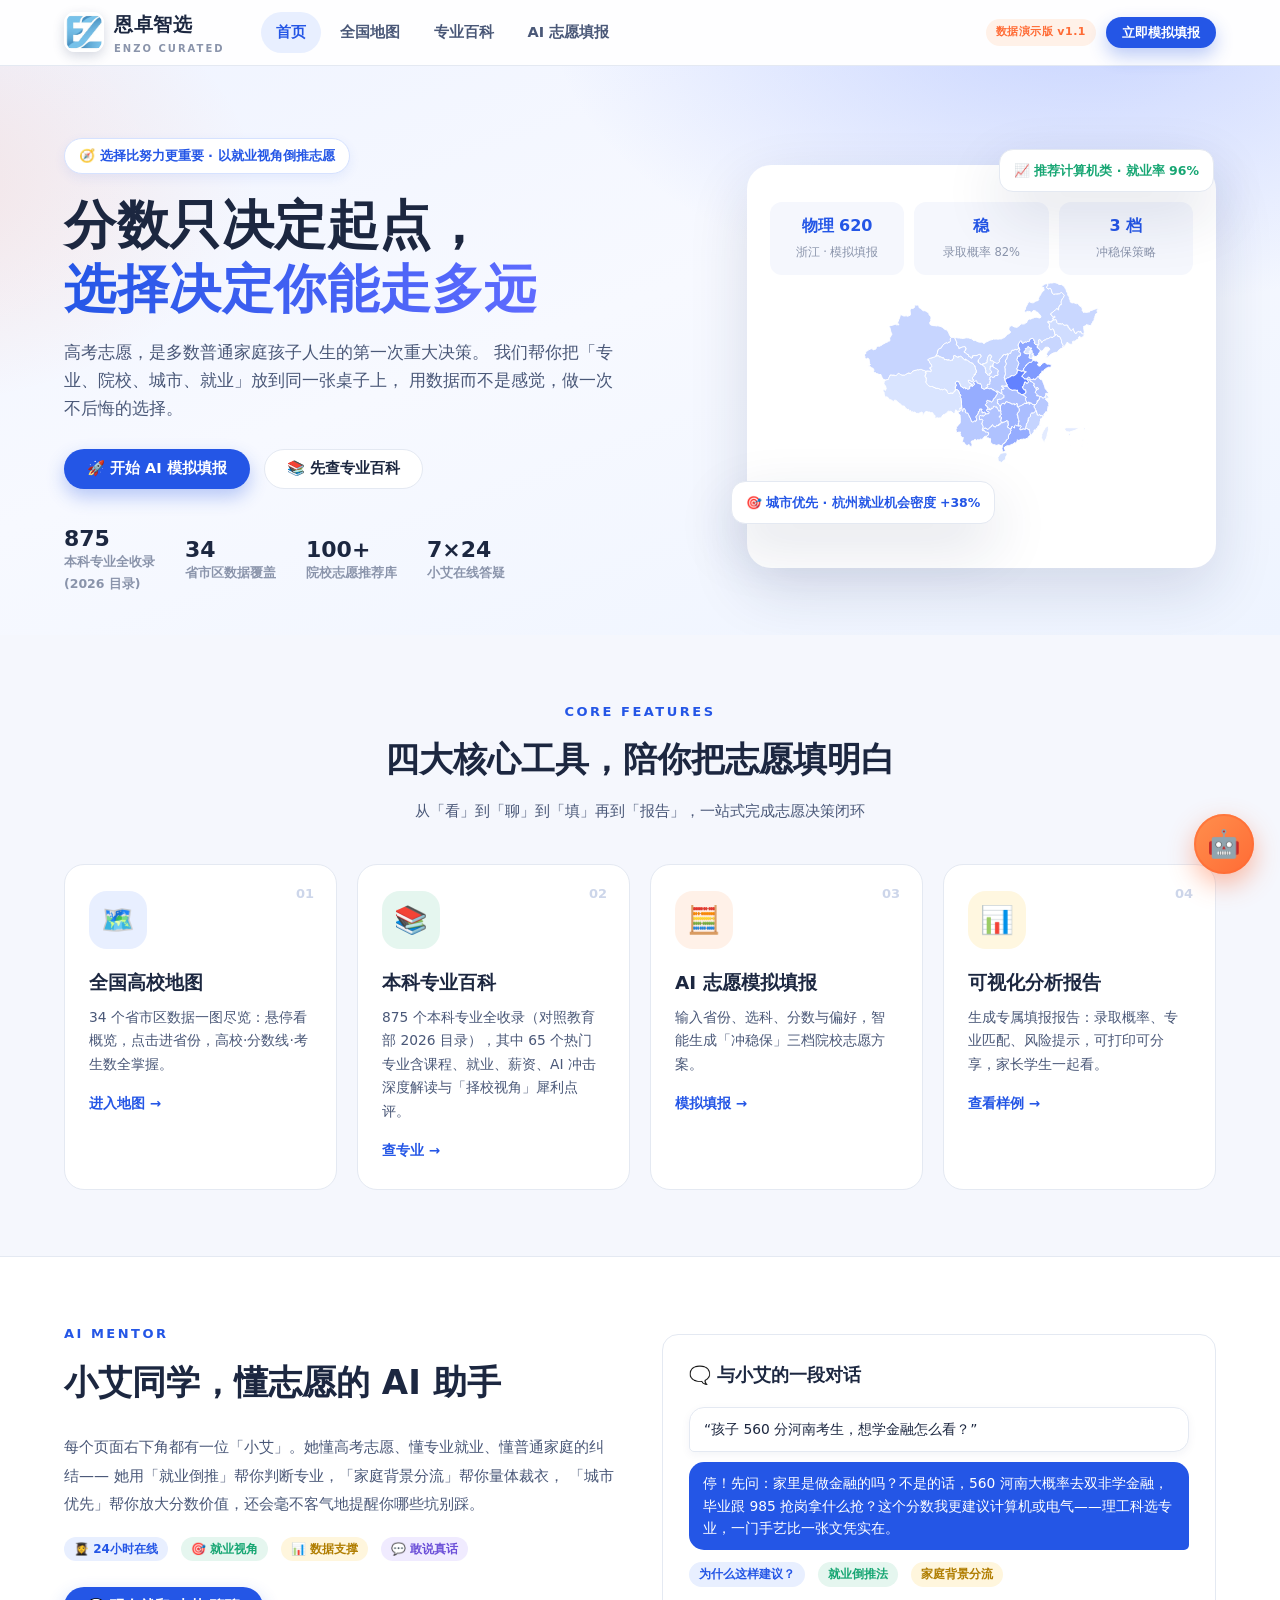
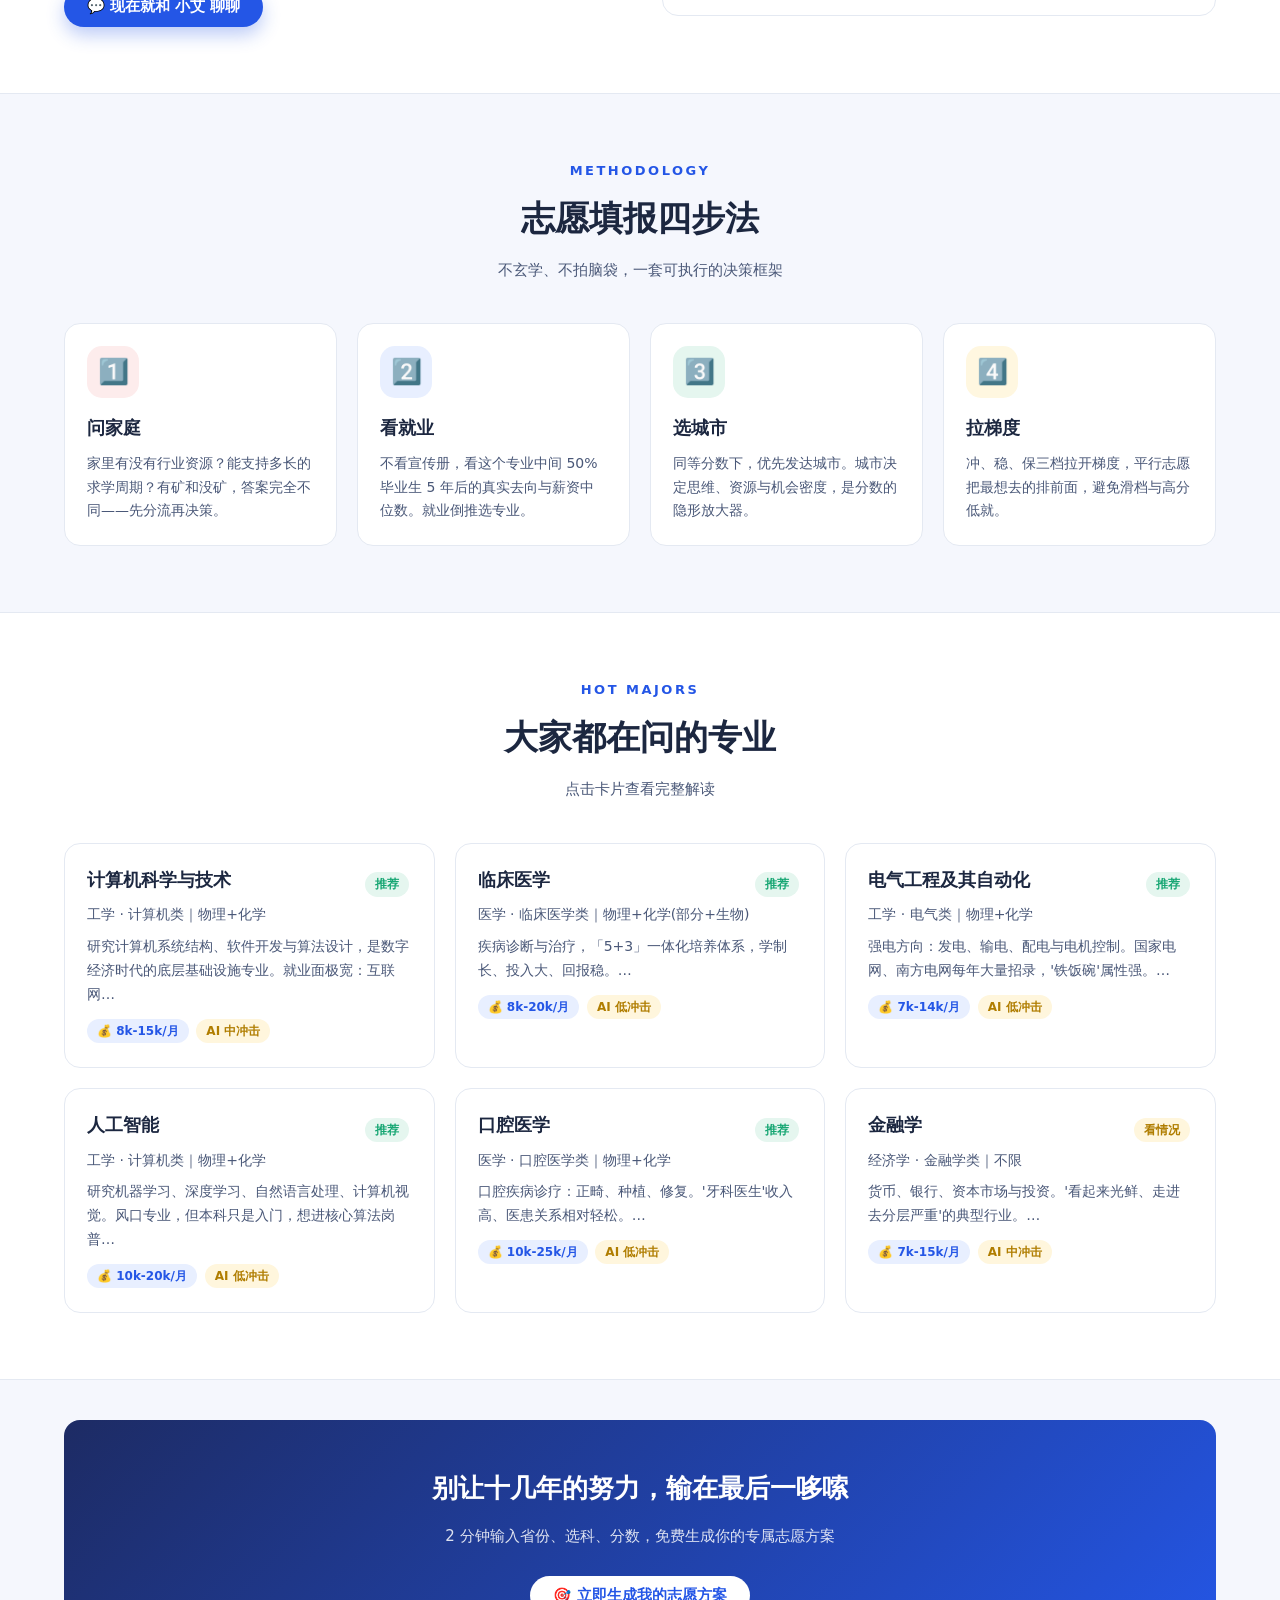
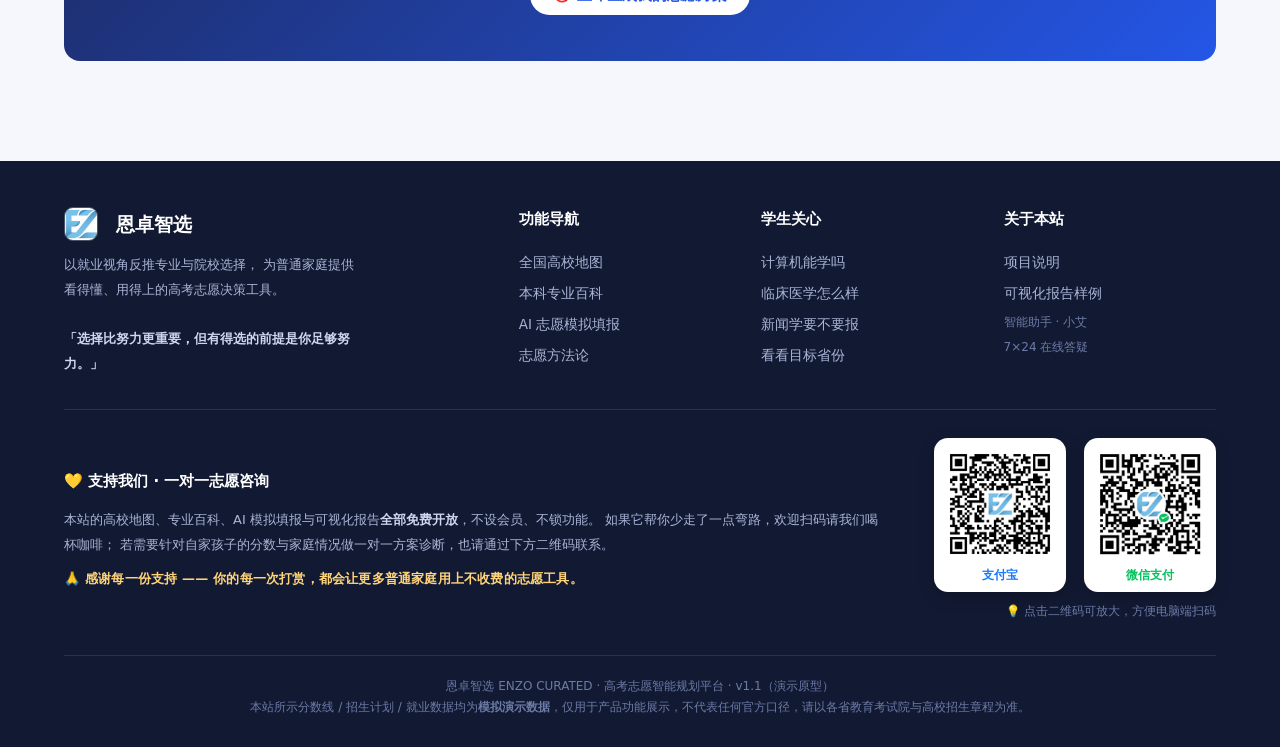
==== index.html @ 434a9f39 "feat: 恩卓智选·高考志愿规划平台首次发布 - 6个页面：首页 / 全国地图 / 专业百科 / AI模拟填报 / 省份详情 / 分析报告 - 页脚新增「支持我们·一对一志愿咨询」区块，含支付宝与微" ====
<!DOCTYPE html>
<html lang="zh-CN">
<head>
<meta charset="UTF-8">
<meta name="viewport" content="width=device-width, initial-scale=1.0">
<title>恩卓智选 · 高考志愿智能规划平台</title>
<meta name="description" content="基于就业视角的高考志愿规划平台：全国高校地图、本科专业百科、AI 志愿模拟填报、可视化分析报告。">
<link rel="icon" type="image/jpeg" href="assets/logo.jpg">
<link rel="stylesheet" href="assets/css/style.css">
</head>
<body>
<div id="siteHeader"></div>

<!-- ===== Hero ===== -->
<section class="hero">
  <div class="container">
    <div class="hero-grid">
      <div>
        <span class="hero-eyebrow">🧭 选择比努力更重要 · 以就业视角倒推志愿</span>
        <h1>分数只决定起点，<br><span class="hl">选择决定你能走多远</span></h1>
        <p class="hero-sub">
          高考志愿，是多数普通家庭孩子人生的第一次重大决策。
          我们帮你把「专业、院校、城市、就业」放到同一张桌子上，
          用数据而不是感觉，做一次不后悔的选择。
        </p>
        <div class="hero-cta">
          <a class="btn btn-brand" href="plan.html">🚀 开始 AI 模拟填报</a>
          <a class="btn btn-ghost" href="majors.html">📚 先查专业百科</a>
        </div>
        <div class="hero-trust">
          <div class="t"><div><b id="heroMajorTotal">875</b><span>本科专业全收录<br>(2026 目录)</span></div></div>
          <div class="t"><div><b>34</b><span>省市区数据覆盖</span></div></div>
          <div class="t"><div><b>100+</b><span>院校志愿推荐库</span></div></div>
          <div class="t"><div><b>7×24</b><span>小艾在线答疑</span></div></div>
        </div>
      </div>
      <div class="hero-visual">
        <div class="hero-card">
          <div class="mini-stat-row">
            <div class="mini-stat"><b>物理 620</b><span>浙江 · 模拟填报</span></div>
            <div class="mini-stat"><b>稳</b><span>录取概率 82%</span></div>
            <div class="mini-stat"><b>3 档</b><span>冲稳保策略</span></div>
          </div>
          <div id="heroMiniMap" class="hero-mini-map"></div>
        </div>
        <div class="float-chip fc1">📈 推荐计算机类 · 就业率 96%</div>
        <div class="float-chip fc2">🎯 城市优先 · 杭州就业机会密度 +38%</div>
      </div>
    </div>
  </div>
</section>

<!-- ===== 功能入口 ===== -->
<section class="section">
  <div class="container">
    <div class="section-head">
      <div class="tag">CORE FEATURES</div>
      <h2>四大核心工具，陪你把志愿填明白</h2>
      <p>从「看」到「聊」到「填」再到「报告」，一站式完成志愿决策闭环</p>
    </div>
    <div class="grid g4">
      <a class="feat-card" href="map.html">
        <span class="num">01</span>
        <div class="ico ib-brand">🗺️</div>
        <h3>全国高校地图</h3>
        <p>34 个省市区数据一图尽览：悬停看概览，点击进省份，高校·分数线·考生数全掌握。</p>
        <span class="go">进入地图 →</span>
      </a>
      <a class="feat-card" href="majors.html">
        <span class="num">02</span>
        <div class="ico ib-green">📚</div>
        <h3>本科专业百科</h3>
        <p>875 个本科专业全收录（对照教育部 2026 目录），其中 65 个热门专业含课程、就业、薪资、AI 冲击深度解读与「择校视角」犀利点评。</p>
        <span class="go">查专业 →</span>
      </a>
      <a class="feat-card" href="plan.html">
        <span class="num">03</span>
        <div class="ico ib-accent">🧮</div>
        <h3>AI 志愿模拟填报</h3>
        <p>输入省份、选科、分数与偏好，智能生成「冲稳保」三档院校志愿方案。</p>
        <span class="go">模拟填报 →</span>
      </a>
      <a class="feat-card" href="report.html?demo=1">
        <span class="num">04</span>
        <div class="ico ib-gold">📊</div>
        <h3>可视化分析报告</h3>
        <p>生成专属填报报告：录取概率、专业匹配、风险提示，可打印可分享，家长学生一起看。</p>
        <span class="go">查看样例 →</span>
      </a>
    </div>
  </div>
</section>

<!-- ===== 小艾专区 ===== -->
<section class="section alt" id="about">
  <div class="container">
    <div class="grid g2" style="align-items:center; gap:44px;">
      <div>
        <div class="section-head" style="text-align:left; margin:0 0 22px;">
          <div class="tag">AI MENTOR</div>
          <h2>小艾同学，懂志愿的 AI 助手</h2>
        </div>
        <p style="color:var(--ink-2); line-height:1.9;">
          每个页面右下角都有一位「小艾」。她懂高考志愿、懂专业就业、懂普通家庭的纠结——
          她用「就业倒推」帮你判断专业，「家庭背景分流」帮你量体裁衣，
          「城市优先」帮你放大分数价值，还会毫不客气地提醒你哪些坑别踩。
        </p>
        <div class="mt-16 flex wrap gap-10">
          <span class="chip">👩‍🎓 24小时在线</span>
          <span class="chip green">🎯 就业视角</span>
          <span class="chip gold">📊 数据支撑</span>
          <span class="chip purple">💬 敢说真话</span>
        </div>
        <button class="btn btn-brand mt-24" id="openChatBtn">💬 现在就和 小艾 聊聊</button>
      </div>
      <div class="card" style="padding: 26px;">
        <h3 style="display:flex; align-items:center; gap:8px;">🗨️ 与小艾的一段对话</h3>
        <div class="mt-16 chat-msg bot" style="max-width:100%;">“孩子 560 分河南考生，想学金融怎么看？”</div>
        <div class="mt-10 chat-msg user" style="max-width:100%; background:var(--brand); color:#fff;">停！先问：家里是做金融的吗？不是的话，560 河南大概率去双非学金融，毕业跟 985 抢岗拿什么抢？这个分数我更建议计算机或电气——理工科选专业，一门手艺比一张文凭实在。</div>
        <div class="mt-10 flex wrap gap-10">
          <span class="chip">为什么这样建议？</span>
          <span class="chip green">就业倒推法</span>
          <span class="chip gold">家庭背景分流</span>
        </div>
      </div>
    </div>
  </div>
</section>

<!-- ===== 方法论 ===== -->
<section class="section" id="how">
  <div class="container">
    <div class="section-head">
      <div class="tag">METHODOLOGY</div>
      <h2>志愿填报四步法</h2>
      <p>不玄学、不拍脑袋，一套可执行的决策框架</p>
    </div>
    <div class="grid g4">
      <div class="card hoverable">
        <div class="icon-bubble ib-red">1️⃣</div>
        <h3>问家庭</h3>
        <p>家里有没有行业资源？能支持多长的求学周期？有矿和没矿，答案完全不同——先分流再决策。</p>
      </div>
      <div class="card hoverable">
        <div class="icon-bubble ib-brand">2️⃣</div>
        <h3>看就业</h3>
        <p>不看宣传册，看这个专业中间 50% 毕业生 5 年后的真实去向与薪资中位数。就业倒推选专业。</p>
      </div>
      <div class="card hoverable">
        <div class="icon-bubble ib-green">3️⃣</div>
        <h3>选城市</h3>
        <p>同等分数下，优先发达城市。城市决定思维、资源与机会密度，是分数的隐形放大器。</p>
      </div>
      <div class="card hoverable">
        <div class="icon-bubble ib-gold">4️⃣</div>
        <h3>拉梯度</h3>
        <p>冲、稳、保三档拉开梯度，平行志愿把最想去的排前面，避免滑档与高分低就。</p>
      </div>
    </div>
  </div>
</section>

<!-- ===== 热门专业速览 ===== -->
<section class="section alt">
  <div class="container">
    <div class="section-head">
      <div class="tag">HOT MAJORS</div>
      <h2>大家都在问的专业</h2>
      <p>点击卡片查看完整解读</p>
    </div>
    <div class="grid g3" id="hotMajors"></div>
  </div>
</section>

<!-- ===== CTA ===== -->
<section class="section" style="padding: 40px 0 80px;">
  <div class="container">
    <div class="card text-center" style="padding: 46px 30px; background:linear-gradient(135deg,#1d2b64,#2456e6); border:none; color:#fff;">
      <h2 style="color:#fff; font-size:26px;">别让十几年的努力，输在最后一哆嗦</h2>
      <p style="color:rgba(255,255,255,.85); margin:14px 0 26px; font-size:15px;">2 分钟输入省份、选科、分数，免费生成你的专属志愿方案</p>
      <a class="btn" style="background:#fff; color:#2456e6;" href="plan.html">🎯 立即生成我的志愿方案</a>
    </div>
  </div>
</section>

<div id="siteFooter"></div>

<script src="assets/js/data-provinces.js"></script>
<script src="assets/js/data-majors.js"></script>
<script src="assets/js/data-majors-catalog.js"></script>
<script src="assets/js/data-majors-merge.js"></script>
<script src="assets/js/data-colleges.js"></script>
<script src="assets/vendor/echarts.min.js"></script>
<script src="assets/json/china.js"></script>
<script src="assets/js/kb.js"></script>
<script src="assets/js/theme.js"></script>
<script src="assets/js/assistant.js"></script>
<script>
buildShell("home");
document.getElementById("openChatBtn").addEventListener("click", () => {
  const fab = document.getElementById("xiaoai-fab");
  if (fab) fab.click();
});

/* 首页迷你地图（ECharts 全国填充） */
(function () {
  const el = document.getElementById("heroMiniMap");
  if (!el || typeof echarts === "undefined") return;
  const chart = echarts.init(el);
  if (window.CHINA_GEO) echarts.registerMap("china", window.CHINA_GEO);
  const list = [];
  Object.keys(PROVINCES).forEach(k => {
    const p = PROVINCES[k];
    if (p.region === "台港澳") return;
    list.push({ name: p.full, value: p.candidates });
  });
  chart.setOption({
    tooltip: { show: false },
    visualMap: { show: false, min: 0, max: 140, inRange: { color: ["#dce7ff", "#5b7cff"] } },
    series: [{
      type: "map", map: "china", roam: false, zoom: 1.18,
      label: { show: false },
      itemStyle: { borderColor: "#fff", borderWidth: 1, areaColor: "#e3ebff" },
      emphasis: { label: { show: false }, itemStyle: { areaColor: "#5b7cff" } },
      data: list
    }]
  });
  window.addEventListener("resize", () => chart.resize());
})();

/* 热门专业渲染 */
(function () {
  const box = document.getElementById("hotMajors");
  if (!box) return;
  const picks = ["计算机科学与技术", "临床医学", "电气工程及其自动化", "人工智能", "口腔医学", "金融学"].map(n => MAJORS.find(m => m.name === n)).filter(Boolean);
  box.innerHTML = picks.map(m => `
    <a class="card hoverable" href="majors.html?q=${encodeURIComponent(m.name)}" style="display:block;color:inherit;cursor:pointer;">
      <div class="flex between items-center">
        <h3>${m.name}</h3>
        <span class="chip ${m.rating >= 4 ? "green" : m.rating === 3 ? "gold" : "red"}">${m.rating >= 4 ? "推荐" : m.rating === 3 ? "看情况" : "谨慎"}</span>
      </div>
      <p class="muted small mb-8">${m.cat} · ${m.sub}｜${m.req}</p>
      <p>${m.intro.slice(0, 46)}…</p>
      <div class="mt-10">
        <span class="chip">💰 ${m.salary}/月</span>
        <span class="chip gold">AI ${m.aiRisk.includes("低") ? "低冲击" : m.aiRisk.includes("高") ? "高冲击" : "中冲击"}</span>
      </div>
    </a>`).join("");
})();
</script>
</body>
</html>
---- assets/css/style.css ----
/* ============================================================
   高考志愿规划平台 v1.0 — 全站设计系统
   浅色主题 / 教育科技风
   ============================================================ */
:root {
  --brand: #2456e6;
  --brand-dark: #16399a;
  --brand-soft: #e8efff;
  --accent: #ff6b35;
  --accent-soft: #fff1e8;
  --gold: #f5b301;
  --green: #17a673;
  --green-soft: #e5f6ef;
  --red: #e5484d;
  --red-soft: #fdecec;
  --ink: #1c2740;
  --ink-2: #4a5878;
  --ink-3: #8a94ab;
  --line: #e4e9f2;
  --bg: #f5f7fd;
  --card: #ffffff;
  --shadow: 0 10px 30px rgba(28, 44, 90, .08);
  --shadow-lg: 0 22px 60px rgba(28, 44, 90, .14);
  --radius: 16px;
  --radius-sm: 10px;
  --font: "PingFang SC","Microsoft YaHei","Source Han Sans SC","Noto Sans CJK SC",system-ui,-apple-system,sans-serif;
  --nav-h: 66px;
}
* { margin: 0; padding: 0; box-sizing: border-box; }
html { scroll-behavior: smooth; }
body {
  font-family: var(--font);
  color: var(--ink);
  background: var(--bg);
  font-size: 15px;
  line-height: 1.7;
  -webkit-font-smoothing: antialiased;
}
a { color: var(--brand); text-decoration: none; }
img { max-width: 100%; display: block; }
::selection { background: #c9d8ff; }

.container { max-width: 1200px; margin: 0 auto; padding: 0 24px; }

/* ---------- 顶部导航 ---------- */
.topbar {
  position: sticky; top: 0; z-index: 900;
  height: var(--nav-h);
  background: rgba(255,255,255,.86);
  backdrop-filter: blur(14px);
  border-bottom: 1px solid var(--line);
}
.topbar .container { height: 100%; display: flex; align-items: center; gap: 28px; }
.logo { display: flex; align-items: center; gap: 10px; font-weight: 800; font-size: 19px; color: var(--ink); letter-spacing:.5px; }
.logo-mark {
  width: 38px; height: 38px; border-radius: 11px;
  background: linear-gradient(135deg, var(--brand), #6f8fff);
  display: grid; place-items: center; color: #fff; font-size: 20px;
  box-shadow: 0 6px 14px rgba(36,86,230,.35);
}
.logo-img {
  width: 40px; height: 40px; border-radius: 11px; object-fit: cover;
  box-shadow: 0 4px 12px rgba(28,44,90,.18); border: 2px solid #fff;
}
.logo-img-sm {
  width: 34px; height: 34px; border-radius: 9px; object-fit: cover;
  display: inline-block; vertical-align: -8px; margin-right: 8px;
  border: 1px solid rgba(255,255,255,.25);
}
.logo small { display:block; font-size: 10px; font-weight:600; color:var(--ink-3); letter-spacing:2px; }
.nav-links { display: flex; gap: 4px; margin-left: 8px; }
.nav-links a {
  padding: 8px 15px; border-radius: 999px; color: var(--ink-2);
  font-weight: 600; font-size: 14.5px; transition: .2s;
}
.nav-links a:hover { color: var(--brand); background: var(--brand-soft); }
.nav-links a.active { color: var(--brand); background: var(--brand-soft); }
.topbar-actions { margin-left: auto; display: flex; align-items: center; gap: 10px; }
.badge-demo {
  font-size: 11px; font-weight: 700; padding: 4px 10px; border-radius: 999px;
  background: var(--accent-soft); color: var(--accent); letter-spacing: .5px;
}
.btn {
  display: inline-flex; align-items: center; justify-content: center; gap: 8px;
  padding: 10px 22px; border-radius: 999px; border: 1px solid transparent;
  font-size: 14.5px; font-weight: 700; cursor: pointer; transition: .22s;
  font-family: var(--font); line-height: 1.2; white-space: nowrap;
}
.btn-brand { background: var(--brand); color: #fff; box-shadow: 0 8px 18px rgba(36,86,230,.3); }
.btn-brand:hover { background: var(--brand-dark); transform: translateY(-1px); }
.btn-ghost { background: #fff; color: var(--ink); border-color: var(--line); }
.btn-ghost:hover { border-color: var(--brand); color: var(--brand); }
.btn-accent { background: var(--accent); color: #fff; box-shadow: 0 8px 18px rgba(255,107,53,.32); }
.btn-accent:hover { filter: brightness(1.06); transform: translateY(-1px); }
.btn-sm { padding: 7px 15px; font-size: 13px; }

/* ---------- 首页 Hero ---------- */
.hero {
  position: relative; overflow: hidden;
  background:
    radial-gradient(900px 500px at 85% -10%, rgba(111,143,255,.35), transparent 60%),
    radial-gradient(700px 420px at -10% 20%, rgba(255,107,53,.14), transparent 55%),
    linear-gradient(160deg, #f0f4ff 0%, #f7f9ff 45%, #eef4ff 100%);
  padding: 72px 0 40px;
}
.hero-grid { display: grid; grid-template-columns: 1.15fr .85fr; gap: 48px; align-items: center; }
.hero-eyebrow {
  display:inline-flex; align-items:center; gap:8px; font-size:13px; font-weight:700;
  color: var(--brand); background:#fff; border:1px solid #d6e2ff; padding:6px 14px;
  border-radius:999px; margin-bottom:20px; box-shadow:0 4px 12px rgba(36,86,230,.08);
}
.hero h1 { font-size: clamp(32px, 4.4vw, 52px); line-height: 1.22; font-weight: 900; letter-spacing:.5px; }
.hero h1 .hl { background: linear-gradient(100deg, var(--brand), #5f6bff); -webkit-background-clip: text; background-clip: text; color: transparent; }
.hero-sub { margin: 18px 0 26px; color: var(--ink-2); font-size: 16.5px; max-width: 560px; }
.hero-cta { display: flex; gap: 14px; flex-wrap: wrap; }
.hero-trust { display: flex; gap: 30px; margin-top: 38px; flex-wrap: wrap; }
.hero-trust .t { display:flex; align-items:center; gap:9px; color:var(--ink-3); font-size:13px; font-weight:600; }
.hero-trust .t b { font-size:22px; color:var(--ink); font-weight:900; display:block; line-height:1.1; }
.hero-trust .t span { font-size:12.5px; }
.hero-visual { position: relative; }
.hero-card {
  background: #fff; border-radius: 24px; padding: 22px; box-shadow: var(--shadow-lg);
  border: 1px solid rgba(255,255,255,.9);
}
.hero-mini-map { width:100%; height:270px; }
.mini-stat-row { display:grid; grid-template-columns: repeat(3,1fr); gap:10px; margin-top:14px; }
.mini-stat { background:var(--bg); border-radius:12px; padding:10px 12px; text-align:center; }
.mini-stat b { font-size:16px; color:var(--brand); display:block; }
.mini-stat span { font-size:11.5px; color:var(--ink-3); }
.float-chip {
  position:absolute; background:#fff; border-radius:14px; box-shadow:var(--shadow-lg);
  padding:10px 14px; font-size:12.5px; font-weight:700; display:flex; gap:8px; align-items:center;
  border:1px solid var(--line); animation: bob 3.2s ease-in-out infinite;
}
.float-chip.fc1 { top:-16px; right:2px; color:var(--green); }
.float-chip.fc2 { bottom:44px; left:-16px; color:var(--brand); animation-delay:1.1s; }
@keyframes bob { 0%,100%{ transform:translateY(0);} 50%{ transform: translateY(-7px);} }

/* ---------- 区块通用 ---------- */
.section { padding: 66px 0; }
.section.alt { background: #fff; border-top: 1px solid var(--line); border-bottom:1px solid var(--line); }
.section-head { text-align:center; max-width:720px; margin:0 auto 40px; }
.section-head .tag { color: var(--brand); font-weight:800; font-size:13px; letter-spacing:2.5px; text-transform: uppercase; }
.section-head h2 { font-size: clamp(24px, 3vw, 34px); font-weight: 900; margin: 8px 0 10px; }
.section-head p { color: var(--ink-2); }
.grid { display:grid; gap: 20px; }
.g4 { grid-template-columns: repeat(4, 1fr); }
.g3 { grid-template-columns: repeat(3, 1fr); }
.g2 { grid-template-columns: repeat(2, 1fr); }
.g5 { grid-template-columns: repeat(5, 1fr); }

/* ---------- 卡片 ---------- */
.card {
  background: var(--card); border-radius: var(--radius); padding: 22px;
  border: 1px solid var(--line); transition: .25s; position: relative; overflow: hidden;
}
.card.hoverable:hover { transform: translateY(-5px); box-shadow: var(--shadow-lg); border-color: #cddcff; }
.card .icon-bubble {
  width: 52px; height: 52px; border-radius: 15px; display:grid; place-items:center;
  font-size: 25px; margin-bottom: 16px;
}
.card h3 { font-size: 17.5px; font-weight: 800; margin-bottom: 8px; }
.card p { color: var(--ink-2); font-size: 14px; }
.card .arrow {
  position: absolute; right: 20px; top: 24px; color: var(--brand); opacity: 0;
  transform: translateX(-6px); transition: .25s; font-weight: 900;
}
.card.hoverable:hover .arrow { opacity: 1; transform: translateX(0); }
.ib-brand{ background: var(--brand-soft);} .ib-accent{ background: var(--accent-soft);}
.ib-green{ background: var(--green-soft);} .ib-gold{ background:#fff7e0;}
.ib-purple{ background:#f0ebff;} .ib-red{ background: var(--red-soft);}

/* ---------- 功能入口卡片 (首页4大) ---------- */
.feat-card { background:#fff; border-radius:20px; padding:26px 24px; border:1px solid var(--line); transition:.25s; position:relative; display:block; color:inherit; }
.feat-card:hover { transform: translateY(-6px); box-shadow: var(--shadow-lg); border-color:#cddcff; }
.feat-card .num { position:absolute; top:18px; right:22px; font-size:13px; font-weight:800; color:#cdd6ea; }
.feat-card .ico { width:58px;height:58px;border-radius:18px;display:grid;place-items:center;font-size:27px;margin-bottom:18px; }
.feat-card h3 { font-size:18.5px; font-weight:900; margin-bottom:7px; }
.feat-card p { color:var(--ink-2); font-size:13.8px; }
.feat-card .go { display:inline-flex;align-items:center;gap:5px;margin-top:16px;font-weight:800;font-size:13.5px;color:var(--brand); }
.feat-card:hover .go { gap:9px; transition:.2s; }

/* ---------- 地图页 ---------- */
.page-hero {
  background: linear-gradient(150deg, #eaf0ff, #f6f8ff 50%, #eef3ff);
  border-bottom:1px solid var(--line); padding: 42px 0 0;
}
.page-hero h1 { font-size: clamp(24px,3vw,32px); font-weight:900; }
.page-hero .crumb { color:var(--ink-3); font-size:13px; font-weight:600; margin-bottom:6px; }
.page-hero p { color:var(--ink-2); margin-top:8px; max-width:720px; }
.map-layout { display:grid; grid-template-columns: 1.5fr 1fr; gap: 24px; padding: 30px 0 70px; align-items:start; }
.map-shell { background:#fff; border:1px solid var(--line); border-radius:20px; padding:16px; box-shadow: var(--shadow); }
#chinaMap { width:100%; height:640px; }
.map-tip { font-size:12.5px; color:var(--ink-3); padding: 8px 6px 0; display:flex; gap:14px; flex-wrap:wrap; }
.legend-dot { display:inline-block; width:10px;height:10px;border-radius:3px;margin-right:5px; }
.side-panel { display:flex; flex-direction:column; gap:16px; }
.side-stat-card { background:#fff;border:1px solid var(--line);border-radius:16px;padding:18px 20px;box-shadow:var(--shadow); }
.side-stat-card h4 { font-size:13px; color:var(--ink-3); font-weight:700; letter-spacing:1px; margin-bottom:12px; }
.prov-quick { display:grid; grid-template-columns:repeat(3,1fr); gap:9px; }
.prov-quick button {
  border:1px solid var(--line); background:#fff; border-radius:10px; padding:9px 4px;
  font-family:var(--font); font-size:13px; font-weight:700; color:var(--ink-2); cursor:pointer; transition:.18s;
}
.prov-quick button:hover { border-color:var(--brand); color:var(--brand); background:var(--brand-soft); }
.stat-mini { display:flex; justify-content:space-between; padding:9px 0; border-bottom:1px dashed var(--line); font-size:13.5px; }
.stat-mini:last-child{border-bottom:none;}
.stat-mini .v { font-weight:800; color:var(--ink); }
.stat-mini .v.hot{color:var(--accent);}

/* ---------- 省份详情 ---------- */
.prov-hero { background: linear-gradient(130deg, #1d2b64, #2456e6); color:#fff; padding:40px 0; position:relative; overflow:hidden; }
.prov-hero::after{ content:""; position:absolute; right:-90px; top:-110px; width:340px;height:340px;border-radius:50%; background:rgba(255,255,255,.08); }
.prov-hero::before{ content:""; position:absolute; right:60px; bottom:-130px; width:260px;height:260px;border-radius:50%; background:rgba(255,255,255,.06); }
.prov-hero h1 { font-size: 34px; font-weight: 900; }
.prov-hero .sub { opacity:.9; margin-top:6px; font-size:15px; }
.breadcrumb { font-size:13px; opacity:.8; margin-bottom:10px; }
.breadcrumb a{color:#fff;opacity:.85}
.kpi-band { display:grid; grid-template-columns:repeat(5,1fr); gap:14px; margin-top:26px; }
.kpi { background:rgba(255,255,255,.13); backdrop-filter: blur(6px); border:1px solid rgba(255,255,255,.22); border-radius:14px; padding:14px 12px; }
.kpi b { display:block; font-size:22px; font-weight:900; }
.kpi span { font-size:12px; opacity:.85; }
.prov-body { padding: 46px 0 80px; }

/* ---------- 表格 / 列表 ---------- */
.data-table { width:100%; border-collapse: collapse; background:#fff; border-radius:14px; overflow:hidden; border:1px solid var(--line); font-size:13.8px; }
.data-table th { background:var(--brand-soft); color:var(--brand-dark); text-align:left; padding:12px 14px; font-weight:800; font-size:13px; }
.data-table td { padding:11px 14px; border-top:1px solid var(--line); }
.data-table tr:hover td { background:#fafcff; }

.chip {
  display:inline-block; padding:2px 10px; border-radius:999px; font-size:12px; font-weight:700;
  background:var(--brand-soft); color:var(--brand); margin:2px 3px 2px 0;
}
.chip.green{background:var(--green-soft);color:var(--green);} .chip.gold{background:#fff6dd;color:#b07d00;}
.chip.red{background:var(--red-soft);color:var(--red);} .chip.gray{background:#eef1f6;color:var(--ink-3);}
.chip.purple{background:#f0ebff;color:#6b4fd8;}

.tag-badge {
  display:inline-block; font-size:11.5px; font-weight:800; padding:2.5px 9px; border-radius:7px; letter-spacing:.3px;
}
.tag-985{background:linear-gradient(120deg,#7b2ff7,#2456e6);color:#fff;}
.tag-211{background:linear-gradient(120deg,#2456e6,#2aa1e6);color:#fff;}
.tag-syl{background:linear-gradient(120deg,#ff6b35,#f5b301);color:#fff;}
.tag-ben{background:#eef1f6;color:var(--ink-2);}

/* ---------- 专业百科 ---------- */
.filter-bar { position:sticky; top: calc(var(--nav-h) + 12px); z-index: 50; background:#fff; border:1px solid var(--line); border-radius:16px; padding: 14px; box-shadow: var(--shadow); margin-bottom: 24px; }
.search-row { display:flex; gap:10px; margin-bottom:12px; }
.search-box { flex:1; position:relative; }
.search-box input { width:100%; padding: 11px 16px 11px 42px; border:1.5px solid var(--line); border-radius:999px; font-size:14.5px; font-family:var(--font); outline:none; transition:.2s; }
.search-box input:focus { border-color:var(--brand); box-shadow:0 0 0 4px rgba(36,86,230,.1); }
.search-box .si { position:absolute; left:15px; top:50%; transform:translateY(-50%); font-size:16px; color:var(--ink-3); }
.filter-tags { display:flex; gap:8px; flex-wrap:wrap; }
.ft { padding:6px 15px; border-radius:999px; border:1.5px solid var(--line); background:#fff; font-size:13px; font-weight:700; color:var(--ink-2); cursor:pointer; font-family:var(--font); transition:.18s; }
.ft:hover{ border-color:var(--brand); color:var(--brand);}
.ft.on { background:var(--brand); border-color:var(--brand); color:#fff; }
.major-card { background:#fff; border:1px solid var(--line); border-radius:16px; padding:20px; transition:.22s; cursor:pointer; position:relative; }
.major-card:hover { transform: translateY(-4px); box-shadow: var(--shadow-lg); border-color:#cddcff; }
.major-card .top { display:flex; justify-content:space-between; align-items:flex-start; gap:8px; }
.major-card h3 { font-size:16.5px; font-weight:900; }
.major-card .cat { font-size:12px; color:var(--ink-3); margin-top:2px; }
.major-card .desc { color:var(--ink-2); font-size:13.2px; margin-top:10px; display:-webkit-box; -webkit-line-clamp:2; -webkit-box-orient:vertical; overflow:hidden; }
.major-meta { display:flex; gap:14px; margin-top:13px; font-size:12.5px; color:var(--ink-2); }
.major-meta b { color:var(--ink); }
.mj-tags { margin-top:12px; }

/* 弹窗 */
.modal-mask { position:fixed; inset:0; background:rgba(15,23,48,.5); backdrop-filter: blur(4px); z-index:1200; display:none; align-items:flex-start; justify-content:center; padding:6vh 18px; overflow:auto; }
.modal-mask.open { display:flex; }
.modal {
  background:#fff; border-radius:22px; max-width: 760px; width:100%; padding: 30px 32px;
  box-shadow: var(--shadow-lg); animation: pop .25s ease;
}
@keyframes pop { from{ transform: translateY(18px) scale(.98); opacity:0;} to{ transform:none; opacity:1;} }
.modal h2 { font-size:24px; font-weight:900; }
.modal .close-x { position:absolute; top:18px; right:20px; cursor:pointer; font-size:20px; color:var(--ink-3); background:none; border:none; }

/* ---------- 表单(填报) ---------- */
.wizard-card { background:#fff; border:1px solid var(--line); border-radius:22px; box-shadow:var(--shadow); overflow:hidden; }
.wizard-steps { display:flex; background: var(--bg); border-bottom:1px solid var(--line); padding: 0 8px; }
.wstep { flex:1; text-align:center; padding:15px 6px; font-size:13px; color:var(--ink-3); font-weight:700; position:relative; border-bottom:3px solid transparent; }
.wstep .n { display:inline-grid; place-items:center; width:24px;height:24px;border-radius:50%;background:#dde4f2;color:#fff;font-size:12px;margin-right:6px;font-weight:900; }
.wstep.on { color:var(--brand); border-bottom-color: var(--brand); }
.wstep.on .n { background: var(--brand); }
.wstep.done { color: var(--green); }
.wstep.done .n { background: var(--green); }
.wizard-body { padding: 34px 40px 40px; min-height: 380px; }
.form-label { font-size:13px; font-weight:800; color:var(--ink-3); letter-spacing:.6px; margin-bottom:14px; }
.form-label b { font-size:16px; color:var(--ink); margin-left:8px; letter-spacing:0; }
.select-grid { display:grid; grid-template-columns: repeat(4,1fr); gap:10px; }
.opt-card { border:1.6px solid var(--line); border-radius:13px; padding: 13px 10px; text-align:center; cursor:pointer; background:#fff; transition:.15s; font-size:14px; font-weight:700; color:var(--ink-2); }
.opt-card small { display:block; font-size:11px; color:var(--ink-3); font-weight:600; margin-top:2px; }
.opt-card:hover { border-color:var(--brand); }
.opt-card.on { border-color: var(--brand); background: var(--brand-soft); color: var(--brand); box-shadow: inset 0 0 0 1px var(--brand); }
.opt-card.on small{color:var(--brand);}
.score-slider { margin: 26px 0 8px; }
.score-slider input[type=range] { width:100%; accent-color: var(--brand); height: 6px; }
.score-row { display:flex; justify-content:space-between; align-items:center; }
.score-value { font-size: 40px; font-weight: 900; color: var(--brand); }
.score-value small { font-size: 16px; font-weight: 800; color: var(--ink-3); }
.slider-ticks { display:flex; justify-content:space-between; color:var(--ink-3); font-size:11.5px; margin-top:6px; }
.wizard-actions { display:flex; justify-content:space-between; margin-top: 34px; gap: 12px; }
.result-placeholder { text-align:center; padding: 40px 0 20px; color: var(--ink-3); }
.result-placeholder .big { font-size: 64px; margin-bottom: 14px; }

/* ---------- 页脚 ---------- */
.site-footer { background:#121a33; color:#aab4d6; padding: 46px 0 30px; margin-top: 20px; }
.site-footer .grid { display:grid; grid-template-columns: 2fr 1fr 1fr 1fr; gap:30px; }
.site-footer h4 { color:#fff; font-size:15px; margin-bottom: 14px; }
.site-footer a { color:#aab4d6; display:block; font-size:13.5px; padding:4px 0; }
.site-footer a:hover { color:#fff; }
.foot-brand { color:#fff; font-size:19px; font-weight:900; display:flex; align-items:center; gap:10px; margin-bottom: 12px; }
.foot-note { border-top:1px solid rgba(255,255,255,.1); margin-top: 34px; padding-top: 20px; font-size:12px; text-align:center; color:#6c7aa6; }

/* ---------- 页脚 · 咨询与赞赏（收款码） ---------- */
.foot-tip {
  border-top:1px solid rgba(255,255,255,.1);
  margin-top: 32px; padding-top: 28px;
  display:grid; grid-template-columns: minmax(0,1fr) auto;
  gap: 24px 44px; align-items:center;
}
.foot-tip-copy h4 { color:#fff; font-size:15px; margin-bottom: 12px; }
.foot-tip-copy p { font-size:13px; line-height:1.95; color:#aab4d6; margin:0; }
.foot-tip-copy .thanks {
  display:block; margin-top: 10px; font-size:13px; font-weight:700;
  color:#ffd479; letter-spacing:.2px;
}
.foot-qrs { display:flex; gap:18px; }
.foot-qr {
  width: 132px; padding: 10px 10px 8px; border:0; border-radius: 14px;
  background:#fff; cursor: zoom-in; font-family: inherit;
  box-shadow: 0 5px 16px rgba(0,0,0,.24);
  transition: transform .22s, box-shadow .22s;
}
.foot-qr:hover { transform: translateY(-3px); box-shadow: 0 12px 26px rgba(0,0,0,.34); }
.foot-qr img { width:100%; display:block; border-radius: 7px; }
.foot-qr span { display:block; margin-top: 7px; font-size:12px; font-weight:800; text-align:center; color:#16233e; }
.foot-qr.alipay span { color:#1677ff; }
.foot-qr.wechat span { color:#07c160; }
.foot-tip-hint { font-size:11.5px; color:#6c7aa6; margin-top: 10px; text-align:right; }

/* 收款码点击放大 */
.qr-lightbox {
  position: fixed; inset: 0; z-index: 2000; display:none;
  place-items:center; padding: 24px; cursor: zoom-out;
  background: rgba(8,13,26,.82); -webkit-backdrop-filter: blur(3px); backdrop-filter: blur(3px);
}
.qr-lightbox.open { display:grid; }
.qr-lightbox img {
  width: min(72vw, 72vh, 400px); display:block; background:#fff;
  padding: 14px; border-radius: 18px; box-shadow: 0 24px 60px rgba(0,0,0,.5);
}
.qr-lightbox .cap { color:#fff; text-align:center; font-size:14px; font-weight:700; margin-top: 14px; }

/* ---------- 聊天助手（小艾） ---------- */
.chat-fab {
  position: fixed; right: 26px; bottom: 26px; z-index: 1000;
  width: 60px; height: 60px; border-radius: 50%; border: none; cursor: pointer;
  background: linear-gradient(135deg, #ff8f4d, #ff6b35);
  box-shadow: 0 10px 26px rgba(255,107,53,.45); color:#fff; font-size: 27px;
  display:grid; place-items:center; transition:.25s;
}
.chat-fab:hover { transform: scale(1.08); }
.chat-fab .pulse { position:absolute; inset:0; border-radius:50%; border:2px solid rgba(255,107,53,.6); animation: pulse 2s infinite; }
@keyframes pulse { 0%{ transform: scale(1); opacity:.9;} 100%{ transform:scale(1.55); opacity:0;} }
.chat-panel {
  position: fixed; right: 24px; bottom: 96px; z-index: 1001; width: 390px; height: min(600px, calc(100vh - 130px));
  background:#fff; border-radius: 22px; box-shadow: var(--shadow-lg); overflow:hidden;
  display:none; flex-direction: column; border: 1px solid var(--line);
  transform-origin: bottom right;
}
.chat-panel.open { display:flex; animation: chatIn .28s cubic-bezier(.2,.8,.3,1.1); }
@keyframes chatIn { from { transform: scale(.6) translateY(30px); opacity:0;} to { transform:none; opacity:1;} }
.chat-head {
  background: linear-gradient(120deg, #ff6b35, #ff9a4d); color:#fff; padding: 14px 18px;
  display:flex; align-items:center; gap: 12px;
}
.chat-avatar { width:42px;height:42px;border-radius:50%;background:#fff;display:grid;place-items:center;font-size:22px; }
.chat-head .nm { font-weight:900; font-size:15.5px; }
.chat-head .st { font-size:11.5px; opacity:.9; display:flex; align-items:center; gap:5px; }
.chat-head .st .dot { width:7px;height:7px;border-radius:50%;background:#7dffb0; display:inline-block; animation: blink 1.4s infinite; }
@keyframes blink { 0%,100%{opacity:1;} 50%{opacity:.35;} }
.chat-close { margin-left:auto; background:none;border:none;color:#fff;font-size:21px;cursor:pointer; }
.chat-body { flex:1; overflow-y:auto; padding:16px 14px; background:#f8faff; display:flex; flex-direction:column; gap:12px; }
.chat-msg { max-width: 82%; padding: 10px 14px; border-radius: 15px; font-size: 13.8px; line-height:1.65; animation: msgIn .3s; white-space: pre-wrap; word-break: break-word; }
@keyframes msgIn { from{ opacity:0; transform: translateY(6px);} to{ opacity:1; transform:none;} }
.chat-msg.bot { background:#fff; border:1px solid var(--line); border-bottom-left-radius: 5px; align-self: flex-start; box-shadow: 0 3px 10px rgba(28,44,90,.05); }
.chat-msg.user { background: var(--brand); color:#fff; border-bottom-right-radius: 5px; align-self: flex-end; }
.chat-msg .who { font-size:10.5px; font-weight:900; color: var(--ink-3); margin-bottom: 3px; letter-spacing: .5px; }
.chat-msg.user .who { color: rgba(255,255,255,.75); }
.chat-quick { display:flex; gap:7px; flex-wrap:wrap; padding: 9px 12px; background:#f8faff; border-top:1px dashed var(--line); }
.chat-quick button { border:1px solid var(--line); background:#fff; border-radius:999px; font-size:12px; padding:5px 12px; color:var(--ink-2); cursor:pointer; font-family:var(--font); font-weight:600; transition:.15s; }
.chat-quick button:hover { color:var(--brand); border-color: var(--brand); background: var(--brand-soft); }
.chat-input { display:flex; gap: 9px; padding: 11px 12px; background:#fff; border-top:1px solid var(--line); }
.chat-input input { flex:1; border:1.5px solid var(--line); border-radius:999px; padding: 10px 16px; font-size:13.8px; font-family:var(--font); outline:none; }
.chat-input input:focus{ border-color: var(--brand);}
.chat-input button { width:42px;height:42px;border-radius:50%;border:none;background:var(--brand);color:#fff;font-size:17px;cursor:pointer; display:grid;place-items:center; }
.typing { display:inline-flex; gap:4px; padding: 6px 2px; }
.typing i { width:7px;height:7px;border-radius:50%;background:#b9c4dd; animation: tping 1s infinite; }
.typing i:nth-child(2){ animation-delay:.2s;} .typing i:nth-child(3){ animation-delay:.4s; }
@keyframes tping { 0%,100%{ transform:translateY(0); opacity:.5;} 50%{ transform: translateY(-4px); opacity:1;} }
.chat-msg ul { margin: 4px 0 2px 16px; }
.chat-msg li { margin: 2px 0; }
.chat-msg .sec { font-weight:900; margin-top:6px; color: var(--brand); }

/* ---------- 报告页 ---------- */
.report-shell { max-width: 1060px; margin: 0 auto; padding: 26px 18px 80px; }
.report-cover { background: linear-gradient(135deg, #1d2b64 0%, #2456e6 55%, #2a7cff 100%); color:#fff; border-radius: 26px; padding: 40px 44px; position: relative; overflow:hidden; }
.report-cover h1 { font-size: clamp(24px,3vw,34px); font-weight: 900; }
.report-cover .meta { margin-top: 16px; display:flex; gap: 26px; flex-wrap:wrap; }
.report-cover .meta span { font-size:13px; opacity:.92; }
.report-cover .meta b { font-size:15px; }
.cover-badge { position:absolute; top:26px; right:30px; background:rgba(255,255,255,.16); border:1px solid rgba(255,255,255,.3); padding:6px 14px; border-radius:999px; font-size:12px; font-weight:800; letter-spacing:2px; }
.report-grid { display:grid; grid-template-columns: repeat(3,1fr); gap: 18px; margin: 24px 0; }
.rkpi { background:#fff;border:1px solid var(--line);border-radius:16px;padding:20px;box-shadow:var(--shadow); }
.rkpi .l { font-size:12.5px;color:var(--ink-3);font-weight:700; }
.rkpi .v { font-size:30px;font-weight:900; color: var(--ink); margin-top:4px; }
.rkpi .v small{ font-size:15px; color: var(--ink-3); font-weight:700;}
.rkpi .d { font-size:12.5px; margin-top:5px; font-weight:600; }
.rkpi.danger .v{color:var(--red);} .rkpi.ok .v{color:var(--green);} .rkpi.warn .v{color:var(--gold);}
.report-card { background:#fff; border:1px solid var(--line); border-radius: 20px; padding: 26px; box-shadow: var(--shadow); margin-bottom: 22px; }
.report-card h2 { font-size: 19px; font-weight: 900; display:flex; align-items:center; gap:10px; margin-bottom: 18px; }
.report-card h2 .em { font-size: 23px; }
.chart-box { height: 300px; width:100%; }
.college-row { display:flex; align-items:center; gap:14px; padding:13px 0; border-bottom:1px dashed var(--line); }
.college-row:last-child{ border:none; }
.cl-band { flex-shrink:0; width: 52px;height:52px;border-radius:14px; display:grid;place-items:center; font-size:11px;font-weight:900; color:#fff; letter-spacing:.3px; }
.band-chong{background:linear-gradient(140deg,#7b2ff7,#2456e6);} .band-wen{background:linear-gradient(140deg,#2456e6,#2aa1e6);} .band-bao{background:linear-gradient(140deg,#17a673,#2cc78c);}
.cl-info { flex:1; min-width:0; }
.cl-info h4 { font-size:15px; font-weight:900; }
.cl-info p { font-size:12.3px; color:var(--ink-3); }
.cl-chips { display:flex; gap:5px; flex-wrap:wrap; }
.cl-risk { flex-shrink:0; text-align:right; }
.cl-risk .p { font-weight:900; font-size:16px; }
.cl-risk .lb { font-size:10.5px; color:var(--ink-3); }
.waterfall { display:grid; grid-template-columns: repeat(3,1fr); gap:0; margin: 10px 0 18px; }
.wf-item { text-align:center; position:relative; }
.wf-item::after { content:""; position:absolute; right:0; top:14px; bottom:14px; width:1px; background:var(--line); }
.wf-item:last-child::after{ display:none; }
.wf-item .cnt { font-size:34px; font-weight:900; }
.wf-item .cnt.chong{color:var(--brand);} .wf-item .cnt.wen{color:#2aa1e6;} .wf-item .cnt.bao{color:var(--green);}
.wf-item .lbl { font-size:12.5px; color:var(--ink-3); font-weight:700; }
.wf-item .tip { font-size:11px; color:var(--ink-3); margin-top:3px; }
.print-btn { position: sticky; bottom: 26px; display:flex; justify-content:flex-end; pointer-events:none; }
.print-btn .btn { pointer-events:auto; }

@media print {
  .topbar, .site-footer, .chat-fab, .chat-panel, .print-btn, .no-print { display:none !important; }
  body { background:#fff; }
  .report-shell { padding:0; max-width:100%; }
  .report-cover { border-radius:0; }
  .report-card, .rkpi { box-shadow:none; break-inside: avoid; }
}

/* ---------- 响应式 ---------- */
@media (max-width: 1020px) {
  .g4 { grid-template-columns: repeat(2,1fr); }
  .g3 { grid-template-columns: repeat(2,1fr); }
  .g5 { grid-template-columns: repeat(3,1fr); }
  .hero-grid, .map-layout { grid-template-columns: 1fr; }
  .kpi-band { grid-template-columns: repeat(2,1fr); }
  .nav-links { display:none; }
  .report-grid { grid-template-columns: repeat(2,1fr); }
  .wizard-body { padding: 24px 18px; }
  .select-grid { grid-template-columns: repeat(3,1fr); }
  .chat-panel { width: calc(100vw - 30px); right: 15px; }
}
@media (max-width: 640px) {
  .g4,.g3,.g2,.g5 { grid-template-columns: 1fr; }
  .kpi-band,.report-grid { grid-template-columns: 1fr; }
  .site-footer .grid { grid-template-columns: 1fr; }
  .foot-tip { grid-template-columns: 1fr; }
  .foot-qrs { justify-content: center; }
  .foot-tip-hint { text-align: center; }
}

/* 小工具 */
.mt-10{margin-top:10px} .mt-16{margin-top:16px} .mt-24{margin-top:24px} .mt-30{margin-top:30px} .mb-8{margin-bottom:8px} .mb-16{margin-bottom:16px}
.text-center{text-align:center} .text-brand{color:var(--brand)} .text-accent{color:var(--accent)} .text-green{color:var(--green)} .text-red{color:var(--red)}
.bold{font-weight:800} .muted{color:var(--ink-3)} .small{font-size:12.5px}
.flex{display:flex} .between{justify-content:space-between} .items-center{align-items:center} .wrap{flex-wrap:wrap} .gap-10{gap:10px} .gap-16{gap:16px}
.empty-state { text-align:center; padding: 60px 20px; color: var(--ink-3); }
.empty-state .big{ font-size:52px; margin-bottom:12px; }
.demo-note { font-size:11px; color:var(--ink-3); background:#f6f8ff; border:1px dashed #cddcff; padding:7px 14px; border-radius:10px; }
.toast {
  position: fixed; left: 50%; bottom: 34px; transform: translateX(-50%) translateY(20px);
  background:#16233e; color:#fff; padding: 12px 24px; border-radius: 12px; font-size:14px; font-weight:600;
  opacity:0; pointer-events:none; transition:.3s; z-index: 1400; box-shadow: var(--shadow-lg);
}
.toast.show { opacity:1; transform: translateX(-50%) translateY(0); }
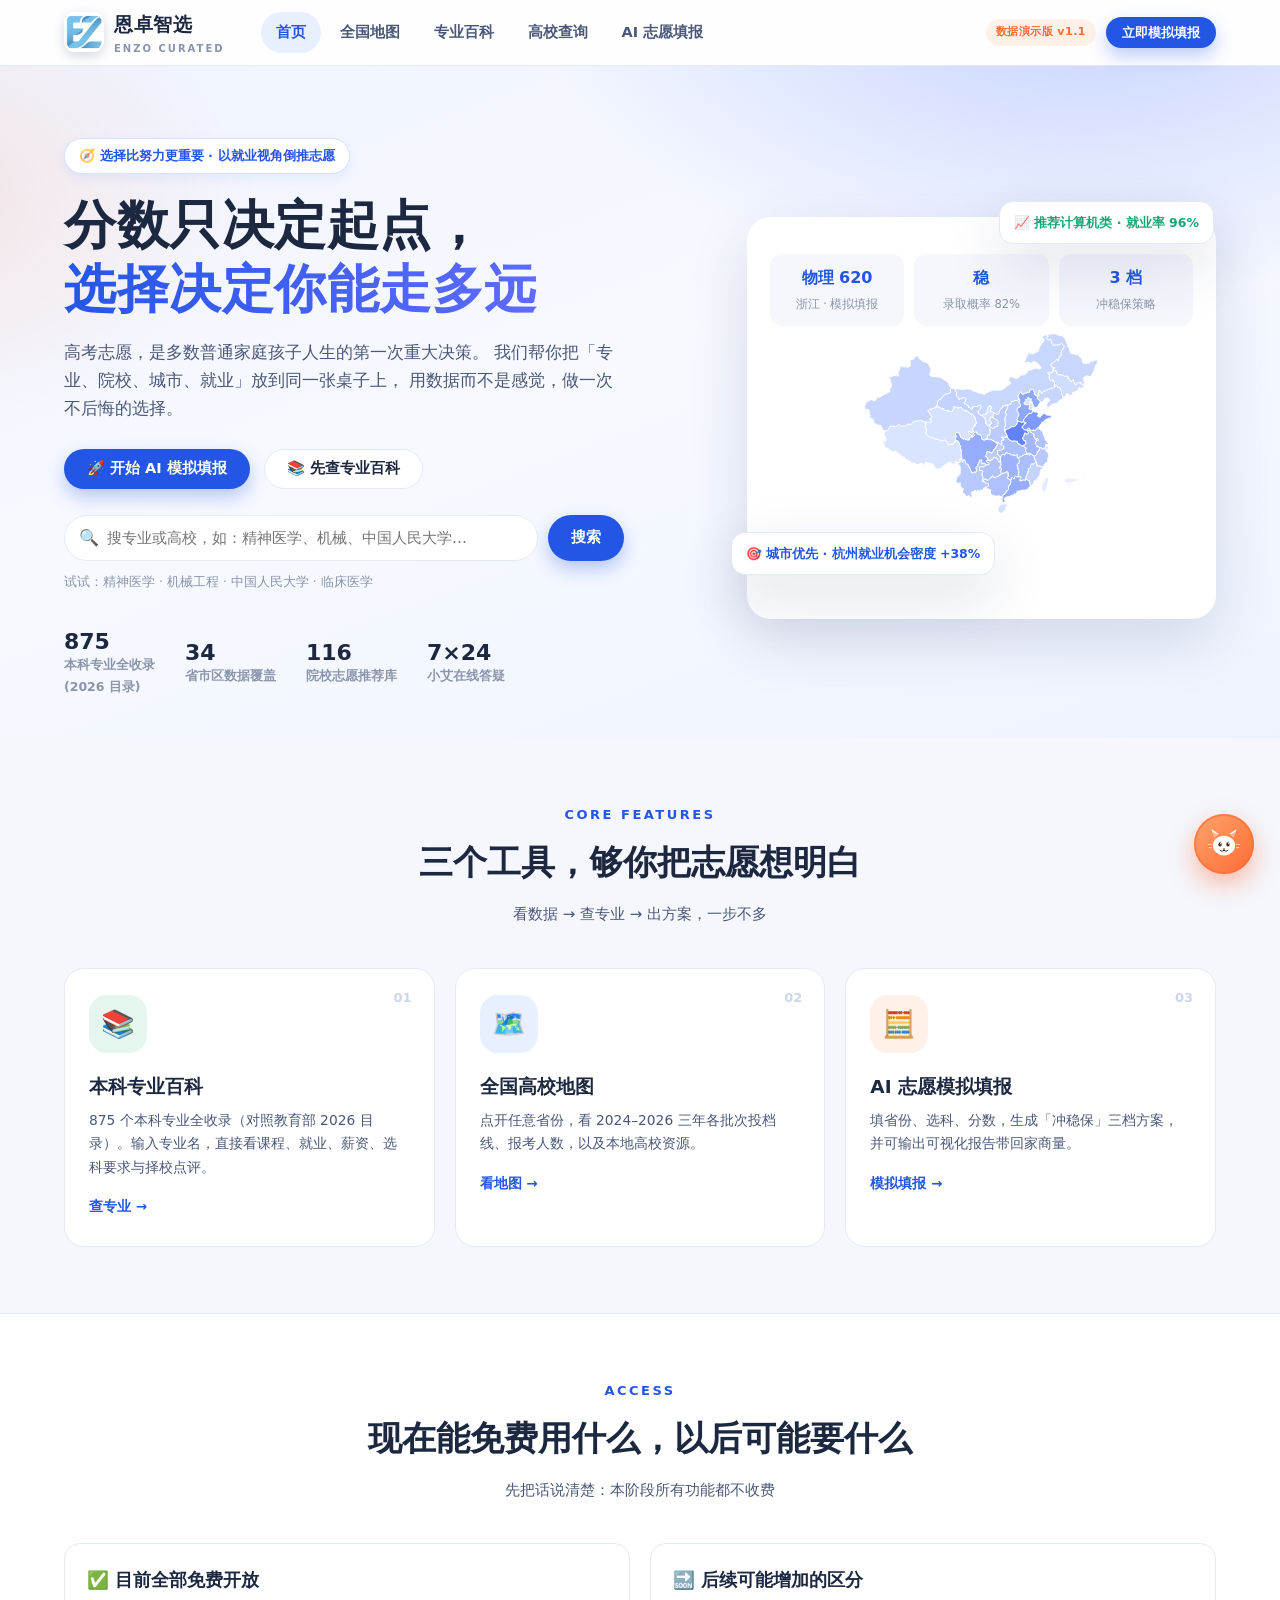
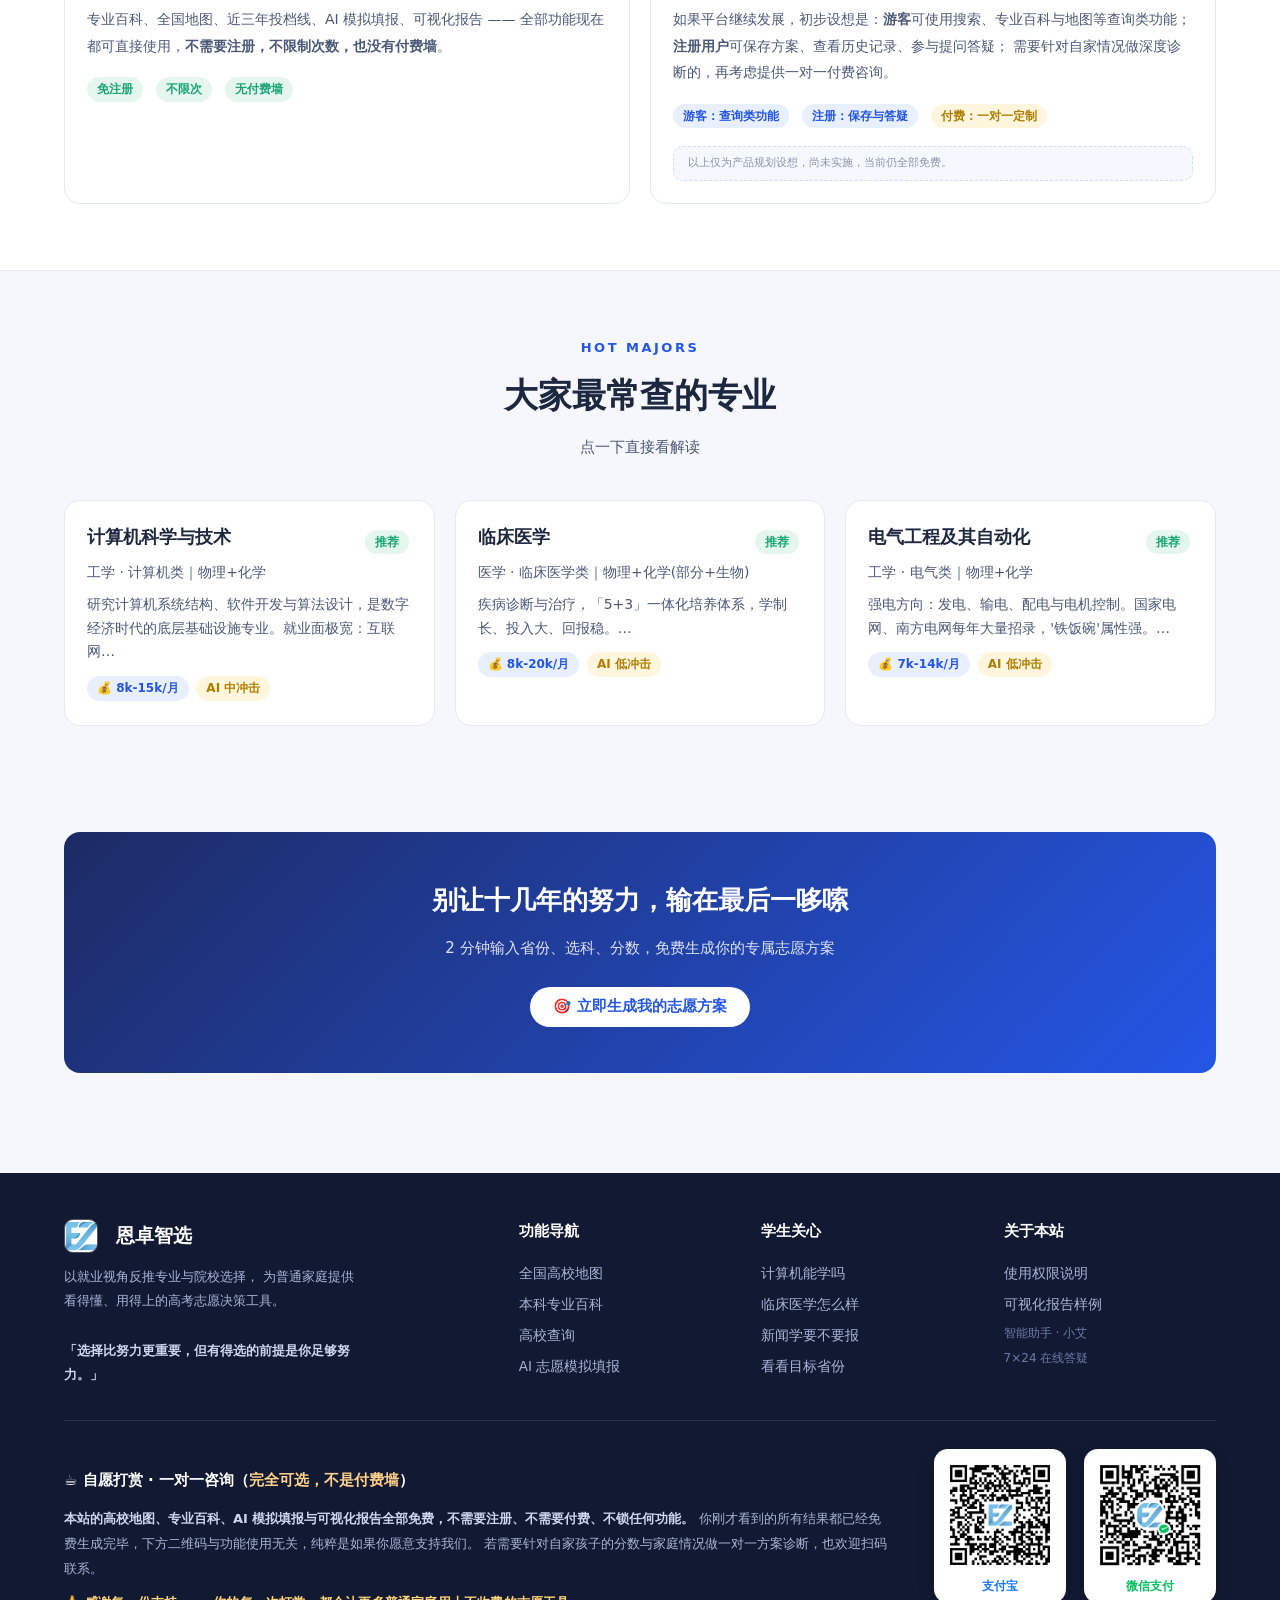
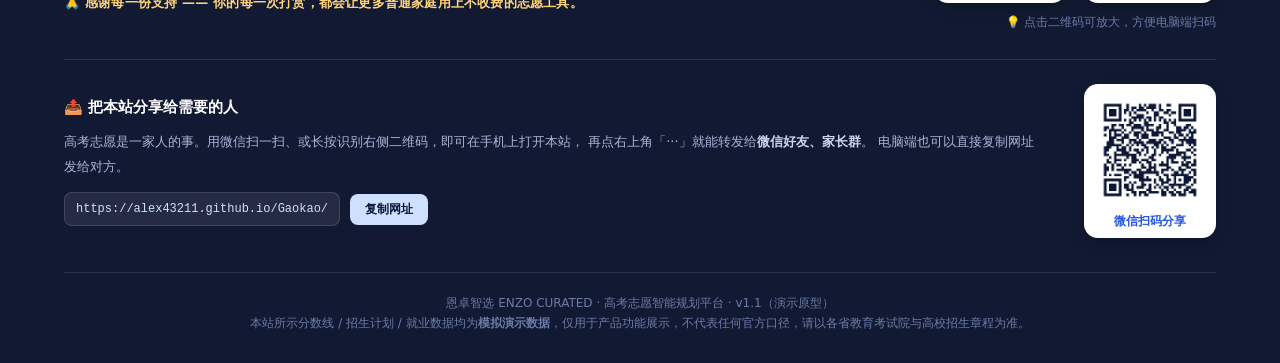
==== commit 00cbfa41: "fix: 修复搜索遮挡/学制错误/地图无反馈/填报页突兀，新增高校查询与移动端适配" ====
--- a/index.html
+++ b/index.html
@@ -1,252 +1,317 @@
-<!DOCTYPE html>
-<html lang="zh-CN">
-<head>
-<meta charset="UTF-8">
-<meta name="viewport" content="width=device-width, initial-scale=1.0">
-<title>恩卓智选 · 高考志愿智能规划平台</title>
-<meta name="description" content="基于就业视角的高考志愿规划平台：全国高校地图、本科专业百科、AI 志愿模拟填报、可视化分析报告。">
-<link rel="icon" type="image/jpeg" href="assets/logo.jpg">
-<link rel="stylesheet" href="assets/css/style.css">
-</head>
-<body>
-<div id="siteHeader"></div>
-
-<!-- ===== Hero ===== -->
-<section class="hero">
-  <div class="container">
-    <div class="hero-grid">
-      <div>
-        <span class="hero-eyebrow">🧭 选择比努力更重要 · 以就业视角倒推志愿</span>
-        <h1>分数只决定起点，<br><span class="hl">选择决定你能走多远</span></h1>
-        <p class="hero-sub">
-          高考志愿，是多数普通家庭孩子人生的第一次重大决策。
-          我们帮你把「专业、院校、城市、就业」放到同一张桌子上，
-          用数据而不是感觉，做一次不后悔的选择。
-        </p>
-        <div class="hero-cta">
-          <a class="btn btn-brand" href="plan.html">🚀 开始 AI 模拟填报</a>
-          <a class="btn btn-ghost" href="majors.html">📚 先查专业百科</a>
-        </div>
-        <div class="hero-trust">
-          <div class="t"><div><b id="heroMajorTotal">875</b><span>本科专业全收录<br>(2026 目录)</span></div></div>
-          <div class="t"><div><b>34</b><span>省市区数据覆盖</span></div></div>
-          <div class="t"><div><b>100+</b><span>院校志愿推荐库</span></div></div>
-          <div class="t"><div><b>7×24</b><span>小艾在线答疑</span></div></div>
-        </div>
-      </div>
-      <div class="hero-visual">
-        <div class="hero-card">
-          <div class="mini-stat-row">
-            <div class="mini-stat"><b>物理 620</b><span>浙江 · 模拟填报</span></div>
-            <div class="mini-stat"><b>稳</b><span>录取概率 82%</span></div>
-            <div class="mini-stat"><b>3 档</b><span>冲稳保策略</span></div>
-          </div>
-          <div id="heroMiniMap" class="hero-mini-map"></div>
-        </div>
-        <div class="float-chip fc1">📈 推荐计算机类 · 就业率 96%</div>
-        <div class="float-chip fc2">🎯 城市优先 · 杭州就业机会密度 +38%</div>
-      </div>
-    </div>
-  </div>
-</section>
-
-<!-- ===== 功能入口 ===== -->
-<section class="section">
-  <div class="container">
-    <div class="section-head">
-      <div class="tag">CORE FEATURES</div>
-      <h2>四大核心工具，陪你把志愿填明白</h2>
-      <p>从「看」到「聊」到「填」再到「报告」，一站式完成志愿决策闭环</p>
-    </div>
-    <div class="grid g4">
-      <a class="feat-card" href="map.html">
-        <span class="num">01</span>
-        <div class="ico ib-brand">🗺️</div>
-        <h3>全国高校地图</h3>
-        <p>34 个省市区数据一图尽览：悬停看概览，点击进省份，高校·分数线·考生数全掌握。</p>
-        <span class="go">进入地图 →</span>
-      </a>
-      <a class="feat-card" href="majors.html">
-        <span class="num">02</span>
-        <div class="ico ib-green">📚</div>
-        <h3>本科专业百科</h3>
-        <p>875 个本科专业全收录（对照教育部 2026 目录），其中 65 个热门专业含课程、就业、薪资、AI 冲击深度解读与「择校视角」犀利点评。</p>
-        <span class="go">查专业 →</span>
-      </a>
-      <a class="feat-card" href="plan.html">
-        <span class="num">03</span>
-        <div class="ico ib-accent">🧮</div>
-        <h3>AI 志愿模拟填报</h3>
-        <p>输入省份、选科、分数与偏好，智能生成「冲稳保」三档院校志愿方案。</p>
-        <span class="go">模拟填报 →</span>
-      </a>
-      <a class="feat-card" href="report.html?demo=1">
-        <span class="num">04</span>
-        <div class="ico ib-gold">📊</div>
-        <h3>可视化分析报告</h3>
-        <p>生成专属填报报告：录取概率、专业匹配、风险提示，可打印可分享，家长学生一起看。</p>
-        <span class="go">查看样例 →</span>
-      </a>
-    </div>
-  </div>
-</section>
-
-<!-- ===== 小艾专区 ===== -->
-<section class="section alt" id="about">
-  <div class="container">
-    <div class="grid g2" style="align-items:center; gap:44px;">
-      <div>
-        <div class="section-head" style="text-align:left; margin:0 0 22px;">
-          <div class="tag">AI MENTOR</div>
-          <h2>小艾同学，懂志愿的 AI 助手</h2>
-        </div>
-        <p style="color:var(--ink-2); line-height:1.9;">
-          每个页面右下角都有一位「小艾」。她懂高考志愿、懂专业就业、懂普通家庭的纠结——
-          她用「就业倒推」帮你判断专业，「家庭背景分流」帮你量体裁衣，
-          「城市优先」帮你放大分数价值，还会毫不客气地提醒你哪些坑别踩。
-        </p>
-        <div class="mt-16 flex wrap gap-10">
-          <span class="chip">👩‍🎓 24小时在线</span>
-          <span class="chip green">🎯 就业视角</span>
-          <span class="chip gold">📊 数据支撑</span>
-          <span class="chip purple">💬 敢说真话</span>
-        </div>
-        <button class="btn btn-brand mt-24" id="openChatBtn">💬 现在就和 小艾 聊聊</button>
-      </div>
-      <div class="card" style="padding: 26px;">
-        <h3 style="display:flex; align-items:center; gap:8px;">🗨️ 与小艾的一段对话</h3>
-        <div class="mt-16 chat-msg bot" style="max-width:100%;">“孩子 560 分河南考生，想学金融怎么看？”</div>
-        <div class="mt-10 chat-msg user" style="max-width:100%; background:var(--brand); color:#fff;">停！先问：家里是做金融的吗？不是的话，560 河南大概率去双非学金融，毕业跟 985 抢岗拿什么抢？这个分数我更建议计算机或电气——理工科选专业，一门手艺比一张文凭实在。</div>
-        <div class="mt-10 flex wrap gap-10">
-          <span class="chip">为什么这样建议？</span>
-          <span class="chip green">就业倒推法</span>
-          <span class="chip gold">家庭背景分流</span>
-        </div>
-      </div>
-    </div>
-  </div>
-</section>
-
-<!-- ===== 方法论 ===== -->
-<section class="section" id="how">
-  <div class="container">
-    <div class="section-head">
-      <div class="tag">METHODOLOGY</div>
-      <h2>志愿填报四步法</h2>
-      <p>不玄学、不拍脑袋，一套可执行的决策框架</p>
-    </div>
-    <div class="grid g4">
-      <div class="card hoverable">
-        <div class="icon-bubble ib-red">1️⃣</div>
-        <h3>问家庭</h3>
-        <p>家里有没有行业资源？能支持多长的求学周期？有矿和没矿，答案完全不同——先分流再决策。</p>
-      </div>
-      <div class="card hoverable">
-        <div class="icon-bubble ib-brand">2️⃣</div>
-        <h3>看就业</h3>
-        <p>不看宣传册，看这个专业中间 50% 毕业生 5 年后的真实去向与薪资中位数。就业倒推选专业。</p>
-      </div>
-      <div class="card hoverable">
-        <div class="icon-bubble ib-green">3️⃣</div>
-        <h3>选城市</h3>
-        <p>同等分数下，优先发达城市。城市决定思维、资源与机会密度，是分数的隐形放大器。</p>
-      </div>
-      <div class="card hoverable">
-        <div class="icon-bubble ib-gold">4️⃣</div>
-        <h3>拉梯度</h3>
-        <p>冲、稳、保三档拉开梯度，平行志愿把最想去的排前面，避免滑档与高分低就。</p>
-      </div>
-    </div>
-  </div>
-</section>
-
-<!-- ===== 热门专业速览 ===== -->
-<section class="section alt">
-  <div class="container">
-    <div class="section-head">
-      <div class="tag">HOT MAJORS</div>
-      <h2>大家都在问的专业</h2>
-      <p>点击卡片查看完整解读</p>
-    </div>
-    <div class="grid g3" id="hotMajors"></div>
-  </div>
-</section>
-
-<!-- ===== CTA ===== -->
-<section class="section" style="padding: 40px 0 80px;">
-  <div class="container">
-    <div class="card text-center" style="padding: 46px 30px; background:linear-gradient(135deg,#1d2b64,#2456e6); border:none; color:#fff;">
-      <h2 style="color:#fff; font-size:26px;">别让十几年的努力，输在最后一哆嗦</h2>
-      <p style="color:rgba(255,255,255,.85); margin:14px 0 26px; font-size:15px;">2 分钟输入省份、选科、分数，免费生成你的专属志愿方案</p>
-      <a class="btn" style="background:#fff; color:#2456e6;" href="plan.html">🎯 立即生成我的志愿方案</a>
-    </div>
-  </div>
-</section>
-
-<div id="siteFooter"></div>
-
-<script src="assets/js/data-provinces.js"></script>
-<script src="assets/js/data-majors.js"></script>
-<script src="assets/js/data-majors-catalog.js"></script>
-<script src="assets/js/data-majors-merge.js"></script>
-<script src="assets/js/data-colleges.js"></script>
-<script src="assets/vendor/echarts.min.js"></script>
-<script src="assets/json/china.js"></script>
-<script src="assets/js/kb.js"></script>
-<script src="assets/js/theme.js"></script>
-<script src="assets/js/assistant.js"></script>
-<script>
-buildShell("home");
-document.getElementById("openChatBtn").addEventListener("click", () => {
-  const fab = document.getElementById("xiaoai-fab");
-  if (fab) fab.click();
-});
-
-/* 首页迷你地图（ECharts 全国填充） */
-(function () {
-  const el = document.getElementById("heroMiniMap");
-  if (!el || typeof echarts === "undefined") return;
-  const chart = echarts.init(el);
-  if (window.CHINA_GEO) echarts.registerMap("china", window.CHINA_GEO);
-  const list = [];
-  Object.keys(PROVINCES).forEach(k => {
-    const p = PROVINCES[k];
-    if (p.region === "台港澳") return;
-    list.push({ name: p.full, value: p.candidates });
-  });
-  chart.setOption({
-    tooltip: { show: false },
-    visualMap: { show: false, min: 0, max: 140, inRange: { color: ["#dce7ff", "#5b7cff"] } },
-    series: [{
-      type: "map", map: "china", roam: false, zoom: 1.18,
-      label: { show: false },
-      itemStyle: { borderColor: "#fff", borderWidth: 1, areaColor: "#e3ebff" },
-      emphasis: { label: { show: false }, itemStyle: { areaColor: "#5b7cff" } },
-      data: list
-    }]
-  });
-  window.addEventListener("resize", () => chart.resize());
-})();
-
-/* 热门专业渲染 */
-(function () {
-  const box = document.getElementById("hotMajors");
-  if (!box) return;
-  const picks = ["计算机科学与技术", "临床医学", "电气工程及其自动化", "人工智能", "口腔医学", "金融学"].map(n => MAJORS.find(m => m.name === n)).filter(Boolean);
-  box.innerHTML = picks.map(m => `
-    <a class="card hoverable" href="majors.html?q=${encodeURIComponent(m.name)}" style="display:block;color:inherit;cursor:pointer;">
-      <div class="flex between items-center">
-        <h3>${m.name}</h3>
-        <span class="chip ${m.rating >= 4 ? "green" : m.rating === 3 ? "gold" : "red"}">${m.rating >= 4 ? "推荐" : m.rating === 3 ? "看情况" : "谨慎"}</span>
-      </div>
-      <p class="muted small mb-8">${m.cat} · ${m.sub}｜${m.req}</p>
-      <p>${m.intro.slice(0, 46)}…</p>
-      <div class="mt-10">
-        <span class="chip">💰 ${m.salary}/月</span>
-        <span class="chip gold">AI ${m.aiRisk.includes("低") ? "低冲击" : m.aiRisk.includes("高") ? "高冲击" : "中冲击"}</span>
-      </div>
-    </a>`).join("");
-})();
-</script>
-</body>
-</html>
+<!DOCTYPE html>
+<html lang="zh-CN">
+<head>
+<meta charset="UTF-8">
+<meta name="viewport" content="width=device-width, initial-scale=1.0">
+<title>恩卓智选 · 高考志愿智能规划平台</title>
+<!-- share-meta:begin -->
+<meta property="og:type" content="website">
+<meta property="og:site_name" content="恩卓智选 · 高考志愿智能规划平台">
+<meta property="og:title" content="恩卓智选 · 高考志愿智能规划平台">
+<meta property="og:description" content="用数据做一次不后悔的高考志愿选择：全国高校地图·近3年投档线、875个本科专业百科、AI 志愿模拟填报、可视化分析报告。">
+<meta property="og:url" content="https://alex43211.github.io/Gaokao/">
+<meta property="og:image" content="https://alex43211.github.io/Gaokao/assets/share-card.png">
+<meta property="og:image:width" content="500">
+<meta property="og:image:height" content="400">
+<meta property="og:image:alt" content="恩卓智选 · 高考志愿智能规划平台">
+<meta name="twitter:card" content="summary_large_image">
+<meta name="twitter:title" content="恩卓智选 · 高考志愿智能规划平台">
+<meta name="twitter:description" content="用数据做一次不后悔的高考志愿选择：全国高校地图·近3年投档线、875个本科专业百科、AI 志愿模拟填报、可视化分析报告。">
+<meta name="twitter:image" content="https://alex43211.github.io/Gaokao/assets/share-card.png">
+<meta itemprop="image" content="https://alex43211.github.io/Gaokao/assets/share-card.png">
+<link rel="canonical" href="https://alex43211.github.io/Gaokao/">
+<!-- share-meta:end -->
+<meta name="description" content="基于就业视角的高考志愿规划平台：全国高校地图、本科专业百科、AI 志愿模拟填报、可视化分析报告。">
+<link rel="icon" type="image/jpeg" href="assets/logo.jpg">
+<link rel="stylesheet" href="assets/css/style.css">
+</head>
+<body>
+<div id="siteHeader"></div>
+
+<!-- ===== Hero ===== -->
+<section class="hero">
+  <div class="container">
+    <div class="hero-grid">
+      <div>
+        <span class="hero-eyebrow">🧭 选择比努力更重要 · 以就业视角倒推志愿</span>
+        <h1>分数只决定起点，<br><span class="hl">选择决定你能走多远</span></h1>
+        <p class="hero-sub">
+          高考志愿，是多数普通家庭孩子人生的第一次重大决策。
+          我们帮你把「专业、院校、城市、就业」放到同一张桌子上，
+          用数据而不是感觉，做一次不后悔的选择。
+        </p>
+        <div class="hero-cta">
+          <a class="btn btn-brand" href="plan.html">🚀 开始 AI 模拟填报</a>
+          <a class="btn btn-ghost" href="majors.html">📚 先查专业百科</a>
+        </div>
+
+        <!-- ===== 全局搜索：专业 / 高校一个入口 ===== -->
+        <div class="home-search" id="homeSearch">
+          <div class="home-search-input">
+            <span class="hsi">🔍</span>
+            <input id="hsInput" type="search" enterkeyhint="search" autocomplete="off"
+                   placeholder="搜专业或高校，如：精神医学、机械、中国人民大学…">
+            <button type="button" class="hs-clear" id="hsClear" aria-label="清空">✕</button>
+          </div>
+          <button class="btn btn-brand" id="hsBtn">搜索</button>
+        </div>
+        <div class="hs-hint" id="hsHint">试试：精神医学 · 机械工程 · 中国人民大学 · 临床医学</div>
+        <div class="hs-results" id="hsResults"></div>
+
+        <div class="hero-trust">
+          <div class="t"><div><b id="heroMajorTotal">875</b><span>本科专业全收录<br>(2026 目录)</span></div></div>
+          <div class="t"><div><b>34</b><span>省市区数据覆盖</span></div></div>
+          <div class="t"><div><b>116</b><span>院校志愿推荐库</span></div></div>
+          <div class="t"><div><b>7×24</b><span>小艾在线答疑</span></div></div>
+        </div>
+      </div>
+      <div class="hero-visual">
+        <div class="hero-card">
+          <div class="mini-stat-row">
+            <div class="mini-stat"><b>物理 620</b><span>浙江 · 模拟填报</span></div>
+            <div class="mini-stat"><b>稳</b><span>录取概率 82%</span></div>
+            <div class="mini-stat"><b>3 档</b><span>冲稳保策略</span></div>
+          </div>
+          <div id="heroMiniMap" class="hero-mini-map"></div>
+        </div>
+        <div class="float-chip fc1">📈 推荐计算机类 · 就业率 96%</div>
+        <div class="float-chip fc2">🎯 城市优先 · 杭州就业机会密度 +38%</div>
+      </div>
+    </div>
+  </div>
+</section>
+
+<!-- ===== 功能入口 ===== -->
+<section class="section">
+  <div class="container">
+    <div class="section-head">
+      <div class="tag">CORE FEATURES</div>
+      <h2>三个工具，够你把志愿想明白</h2>
+      <p>看数据 → 查专业 → 出方案，一步不多</p>
+    </div>
+    <div class="grid g3">
+      <a class="feat-card" href="majors.html">
+        <span class="num">01</span>
+        <div class="ico ib-green">📚</div>
+        <h3>本科专业百科</h3>
+        <p>875 个本科专业全收录（对照教育部 2026 目录）。输入专业名，直接看课程、就业、薪资、选科要求与择校点评。</p>
+        <span class="go">查专业 →</span>
+      </a>
+      <a class="feat-card" href="map.html">
+        <span class="num">02</span>
+        <div class="ico ib-brand">🗺️</div>
+        <h3>全国高校地图</h3>
+        <p>点开任意省份，看 2024–2026 三年各批次投档线、报考人数，以及本地高校资源。</p>
+        <span class="go">看地图 →</span>
+      </a>
+      <a class="feat-card" href="plan.html">
+        <span class="num">03</span>
+        <div class="ico ib-accent">🧮</div>
+        <h3>AI 志愿模拟填报</h3>
+        <p>填省份、选科、分数，生成「冲稳保」三档方案，并可输出可视化报告带回家商量。</p>
+        <span class="go">模拟填报 →</span>
+      </a>
+    </div>
+  </div>
+</section>
+
+<!-- ===== 使用权限说明 ===== -->
+<section class="section alt" id="access">
+  <div class="container">
+    <div class="section-head">
+      <div class="tag">ACCESS</div>
+      <h2>现在能免费用什么，以后可能要什么</h2>
+      <p>先把话说清楚：本阶段所有功能都不收费</p>
+    </div>
+    <div class="grid g2">
+      <div class="card">
+        <h3 style="display:flex;align-items:center;gap:8px;">✅ 目前全部免费开放</h3>
+        <p class="mt-10" style="color:var(--ink-2);line-height:1.9;">
+          专业百科、全国地图、近三年投档线、AI 模拟填报、可视化报告 ——
+          全部功能现在都可直接使用，<b>不需要注册，不限制次数，也没有付费墙</b>。
+        </p>
+        <div class="mt-16 flex wrap gap-10">
+          <span class="chip green">免注册</span>
+          <span class="chip green">不限次</span>
+          <span class="chip green">无付费墙</span>
+        </div>
+      </div>
+      <div class="card">
+        <h3 style="display:flex;align-items:center;gap:8px;">🔜 后续可能增加的区分</h3>
+        <p class="mt-10" style="color:var(--ink-2);line-height:1.9;">
+          如果平台继续发展，初步设想是：<b>游客</b>可使用搜索、专业百科与地图等查询类功能；
+          <b>注册用户</b>可保存方案、查看历史记录、参与提问答疑；
+          需要针对自家情况做深度诊断的，再考虑提供一对一付费咨询。
+        </p>
+        <div class="mt-16 flex wrap gap-10">
+          <span class="chip">游客：查询类功能</span>
+          <span class="chip">注册：保存与答疑</span>
+          <span class="chip gold">付费：一对一定制</span>
+        </div>
+        <div class="demo-note mt-16">以上仅为产品规划设想，尚未实施，当前仍全部免费。</div>
+      </div>
+    </div>
+  </div>
+</section>
+
+<!-- ===== 热门专业速览（精简为一行快捷入口） ===== -->
+<section class="section">
+  <div class="container">
+    <div class="section-head">
+      <div class="tag">HOT MAJORS</div>
+      <h2>大家最常查的专业</h2>
+      <p>点一下直接看解读</p>
+    </div>
+    <div class="grid g3" id="hotMajors"></div>
+  </div>
+</section>
+
+<!-- ===== CTA ===== -->
+<section class="section" style="padding: 40px 0 80px;">
+  <div class="container">
+    <div class="card text-center" style="padding: 46px 30px; background:linear-gradient(135deg,#1d2b64,#2456e6); border:none; color:#fff;">
+      <h2 style="color:#fff; font-size:26px;">别让十几年的努力，输在最后一哆嗦</h2>
+      <p style="color:rgba(255,255,255,.85); margin:14px 0 26px; font-size:15px;">2 分钟输入省份、选科、分数，免费生成你的专属志愿方案</p>
+      <a class="btn" style="background:#fff; color:#2456e6;" href="plan.html">🎯 立即生成我的志愿方案</a>
+    </div>
+  </div>
+</section>
+
+<div id="siteFooter"></div>
+
+<script src="assets/js/data-provinces.js"></script>
+<script src="assets/js/data-majors.js"></script>
+<script src="assets/js/data-majors-catalog.js"></script>
+<script src="assets/js/data-majors-merge.js"></script>
+<script src="assets/js/data-colleges.js"></script>
+<script src="assets/vendor/echarts.min.js"></script>
+<script src="assets/json/china.js"></script>
+<script src="assets/js/kb.js"></script>
+<script src="assets/js/theme.js"></script>
+<script src="assets/js/assistant.js"></script>
+<script>
+buildShell("home");
+
+/* 首页全局搜索：一个入口同时搜「专业」和「高校」，结果就地展示 */
+(function () {
+  const input = document.getElementById("hsInput");
+  const box = document.getElementById("homeSearch");
+  const results = document.getElementById("hsResults");
+  const hint = document.getElementById("hsHint");
+  if (!input) return;
+
+  input.addEventListener("input", () => {
+    box.classList.toggle("has-val", !!input.value.trim());
+  });
+  document.getElementById("hsClear").addEventListener("click", () => {
+    input.value = ""; box.classList.remove("has-val");
+    results.classList.remove("open"); results.innerHTML = "";
+    hint.style.display = ""; input.focus();
+  });
+
+  function run() {
+    const q = input.value.trim();
+    input.blur();                                  // 收起手机键盘
+    if (!q) { toast("请输入专业或高校名称"); return; }
+
+    const majors = (window.MAJORS || []).filter(m =>
+      m.name.includes(q) || (m.sub || "").includes(q) || (m.cat || "").includes(q) ||
+      (m.code || "").includes(q) || (m.tags || []).some(t => t.includes(q))
+    ).slice(0, 6);
+
+    const colleges = (window.COLLEGES || []).filter(c =>
+      c.name.includes(q) || (c.tags || []).some(t => t.includes(q)) ||
+      (c.type || "").includes(q) || (c.prov || "").includes(q)
+    ).slice(0, 6);
+
+    if (!majors.length && !colleges.length) {
+      hint.style.display = "none";
+      results.className = "hs-results open";
+      results.innerHTML = `<div class="hs-empty">没有找到「${esc(q)}」相关的专业或高校。<br>
+        <span class="muted small">换个说法试试，或直接去
+        <a href="majors.html?q=${encodeURIComponent(q)}">专业百科</a> 看看。</span></div>`;
+      return;
+    }
+
+    const mHtml = majors.map(m => `
+      <a class="hs-card" href="majors.html?q=${encodeURIComponent(m.name)}">
+        <div class="hs-card-h">
+          <b>${esc(m.name)}</b>
+          <span class="chip gray">专业</span>
+        </div>
+        <div class="hs-card-m">${esc(m.code || "")} · ${esc(m.cat)} / ${esc(m.sub || "—")} · 学制 ${m.years} 年</div>
+        <div class="hs-card-d">${esc((m.intro || "").slice(0, 58))}${(m.intro || "").length > 58 ? "…" : ""}</div>
+      </a>`).join("");
+
+    const cHtml = colleges.map(c => `
+      <a class="hs-card" href="college.html?name=${encodeURIComponent(c.name)}">
+        <div class="hs-card-h">
+          <b>${esc(c.name)}</b>
+          <span class="chip ${c.level === "985" ? "purple" : c.level === "211" ? "gold" : "gray"}">${esc(c.level)}</span>
+        </div>
+        <div class="hs-card-m">${esc(c.prov)} · ${esc(c.city)} · ${esc(c.type)}类</div>
+        <div class="hs-card-d">${esc(c.note || "")}</div>
+      </a>`).join("");
+
+    hint.style.display = "none";
+    results.className = "hs-results open";
+    results.innerHTML =
+      (majors.length ? `<div class="hs-group">📚 专业（${majors.length}）</div>${mHtml}` : "") +
+      (colleges.length ? `<div class="hs-group">🏛️ 高校（${colleges.length}）</div>${cHtml}` : "") +
+      `<div class="hs-more">
+         <a href="majors.html?q=${encodeURIComponent(q)}">在专业百科中查看全部 →</a>
+       </div>`;
+  }
+
+  document.getElementById("hsBtn").addEventListener("click", run);
+  input.addEventListener("keydown", e => { if (e.key === "Enter") { e.preventDefault(); run(); } });
+})();
+
+/* 首页迷你地图（ECharts 全国填充） */
+(function () {
+  const el = document.getElementById("heroMiniMap");
+  if (!el || typeof echarts === "undefined") return;
+  const chart = echarts.init(el);
+  if (window.CHINA_GEO) echarts.registerMap("china", window.CHINA_GEO);
+  const list = [];
+  Object.keys(PROVINCES).forEach(k => {
+    const p = PROVINCES[k];
+    if (p.region === "台港澳") return;
+    list.push({ name: p.full, value: p.candidates });
+  });
+  chart.setOption({
+    tooltip: { show: false },
+    visualMap: { show: false, min: 0, max: 140, inRange: { color: ["#dce7ff", "#5b7cff"] } },
+    series: [{
+      type: "map", map: "china", roam: false, zoom: 1.18,
+      label: { show: false },
+      itemStyle: { borderColor: "#fff", borderWidth: 1, areaColor: "#e3ebff" },
+      emphasis: { label: { show: false }, itemStyle: { areaColor: "#5b7cff" } },
+      data: list
+    }]
+  });
+  window.addEventListener("resize", () => chart.resize());
+})();
+
+/* 热门专业渲染 */
+(function () {
+  const box = document.getElementById("hotMajors");
+  if (!box) return;
+  const picks = ["计算机科学与技术", "临床医学", "电气工程及其自动化"].map(n => MAJORS.find(m => m.name === n)).filter(Boolean);
+  box.innerHTML = picks.map(m => `
+    <a class="card hoverable" href="majors.html?q=${encodeURIComponent(m.name)}" style="display:block;color:inherit;cursor:pointer;">
+      <div class="flex between items-center">
+        <h3>${m.name}</h3>
+        <span class="chip ${m.rating >= 4 ? "green" : m.rating === 3 ? "gold" : "red"}">${m.rating >= 4 ? "推荐" : m.rating === 3 ? "看情况" : "谨慎"}</span>
+      </div>
+      <p class="muted small mb-8">${m.cat} · ${m.sub}｜${m.req}</p>
+      <p>${m.intro.slice(0, 46)}…</p>
+      <div class="mt-10">
+        <span class="chip">💰 ${m.salary}/月</span>
+        <span class="chip gold">AI ${m.aiRisk.includes("低") ? "低冲击" : m.aiRisk.includes("高") ? "高冲击" : "中冲击"}</span>
+      </div>
+    </a>`).join("");
+})();
+</script>
+</body>
+</html>
--- a/assets/css/style.css
+++ b/assets/css/style.css
@@ -76,6 +76,33 @@
 .nav-links a:hover { color: var(--brand); background: var(--brand-soft); }
 .nav-links a.active { color: var(--brand); background: var(--brand-soft); }
 .topbar-actions { margin-left: auto; display: flex; align-items: center; gap: 10px; }
+
+/* ---------- 汉堡菜单（窄屏专用，桌面端隐藏） ---------- */
+.nav-toggle {
+  display: none; width: 44px; height: 44px; padding: 0;
+  border: 1px solid var(--line); border-radius: 12px; background: #fff;
+  cursor: pointer; flex-direction: column; align-items: center; justify-content: center; gap: 5px;
+}
+.nav-toggle span { display: block; width: 18px; height: 2px; background: var(--ink); border-radius: 2px; transition: .25s; }
+.nav-toggle.on span:nth-child(1) { transform: translateY(7px) rotate(45deg); }
+.nav-toggle.on span:nth-child(2) { opacity: 0; }
+.nav-toggle.on span:nth-child(3) { transform: translateY(-7px) rotate(-45deg); }
+
+.mobile-nav {
+  display: none; position: fixed; left: 0; right: 0;
+  top: var(--nav-h); z-index: 899;
+  background: #fff; border-bottom: 1px solid var(--line);
+  box-shadow: var(--shadow);
+  max-height: 0; overflow: hidden; transition: max-height .28s ease;
+}
+.mobile-nav.open { max-height: 70vh; overflow: auto; }
+.mobile-nav-inner { padding: 10px 16px 16px; display: flex; flex-direction: column; }
+.mobile-nav-inner a {
+  padding: 14px 12px; border-radius: 12px; color: var(--ink-2);
+  font-weight: 700; font-size: 16px; border-bottom: 1px solid var(--line);
+}
+.mobile-nav-inner a:last-child { border-bottom: none; }
+.mobile-nav-inner a.active, .mobile-nav-inner a:hover { color: var(--brand); background: var(--brand-soft); }
 .badge-demo {
   font-size: 11px; font-weight: 700; padding: 4px 10px; border-radius: 999px;
   background: var(--accent-soft); color: var(--accent); letter-spacing: .5px;
@@ -114,6 +141,49 @@
 .hero-sub { margin: 18px 0 26px; color: var(--ink-2); font-size: 16.5px; max-width: 560px; }
 .hero-cta { display: flex; gap: 14px; flex-wrap: wrap; }
 .hero-trust { display: flex; gap: 30px; margin-top: 38px; flex-wrap: wrap; }
+
+/* ---------- 首页全局搜索（专业 + 高校） ---------- */
+.home-search { display:flex; gap:10px; margin-top: 26px; max-width: 560px; }
+.home-search-input { flex:1; position:relative; }
+.home-search-input input {
+  width:100%; padding: 13px 38px 13px 42px; border:1.5px solid var(--line);
+  border-radius:999px; font-size:15px; font-family:var(--font); outline:none;
+  background:#fff; transition:.2s;
+}
+.home-search-input input:focus { border-color:var(--brand); box-shadow:0 0 0 4px rgba(36,86,230,.1); }
+.home-search-input .hsi { position:absolute; left:15px; top:50%; transform:translateY(-50%); font-size:16px; color:var(--ink-3); }
+.hs-clear {
+  position:absolute; right:13px; top:50%; transform:translateY(-50%);
+  width:22px; height:22px; border:none; border-radius:50%; cursor:pointer;
+  background:#e3e9f5; color:var(--ink-2); font-size:12px; line-height:1;
+  display:none; place-items:center; padding:0;
+}
+.home-search.has-val .hs-clear { display:grid; }
+.hs-hint { font-size:12.5px; color:var(--ink-3); margin-top:10px; }
+.hs-hint a, .hs-results a { color: var(--brand); }
+.hs-results { display:none; margin-top: 18px; grid-template-columns: 1fr; gap: 10px; }
+.hs-results.open { display:grid; }
+.hs-group { font-size:13px; font-weight:800; color:var(--ink-2); margin-top:6px; }
+.hs-card {
+  display:block; background:#fff; border:1px solid var(--line); border-radius:14px;
+  padding: 13px 16px; transition:.2s; color:inherit;
+}
+.hs-card:hover { border-color:#cddcff; box-shadow: var(--shadow); transform: translateY(-2px); }
+.hs-card-h { display:flex; align-items:center; justify-content:space-between; gap:8px; }
+.hs-card-h b { font-size:15.5px; font-weight:800; }
+.hs-card-m { font-size:12px; color:var(--ink-3); margin-top:4px; }
+.hs-card-d { font-size:13px; color:var(--ink-2); margin-top:6px; line-height:1.7; }
+.hs-empty { font-size:14px; color:var(--ink-2); line-height:1.9; background:#fff; border:1px dashed var(--line); border-radius:14px; padding:18px; }
+.hs-more { margin-top:8px; font-size:13.5px; font-weight:700; }
+
+/* ---------- 高校页：官方链接卡 ---------- */
+.link-card {
+  display:block; padding:14px 16px; border:1px solid var(--line); border-radius:14px;
+  background:#fff; color:inherit; transition:.2s;
+}
+.link-card:hover { border-color:#cddcff; box-shadow:var(--shadow); transform:translateY(-2px); }
+.link-card b { display:block; font-size:14.5px; font-weight:800; color:var(--brand); }
+.link-card span { display:block; font-size:12.5px; color:var(--ink-3); margin-top:6px; line-height:1.7; }
 .hero-trust .t { display:flex; align-items:center; gap:9px; color:var(--ink-3); font-size:13px; font-weight:600; }
 .hero-trust .t b { font-size:22px; color:var(--ink); font-weight:900; display:block; line-height:1.1; }
 .hero-trust .t span { font-size:12.5px; }
@@ -244,12 +314,41 @@
 .tag-ben{background:#eef1f6;color:var(--ink-2);}
 
 /* ---------- 专业百科 ---------- */
-.filter-bar { position:sticky; top: calc(var(--nav-h) + 12px); z-index: 50; background:#fff; border:1px solid var(--line); border-radius:16px; padding: 14px; box-shadow: var(--shadow); margin-bottom: 24px; }
+/* 注意：filter-bar 曾经是 position:sticky 永久吸顶，手机上占掉近半屏，
+   用户反馈「滑到哪都挡着」。改为「只在与页面顶部同屏时吸附」——
+   即用 :not(.stuck) 控制：一旦滚过 hero 区就取消吸顶，让内容占满屏幕。 */
+.filter-bar { background:#fff; border:1px solid var(--line); border-radius:16px; padding: 14px; box-shadow: var(--shadow); margin-bottom: 24px; }
+.filter-bar.stuck { position:sticky; top: calc(var(--nav-h) + 8px); z-index: 50; }
+
+/* 搜索栏：搜完即收起，把屏幕让给结果 */
 .search-row { display:flex; gap:10px; margin-bottom:12px; }
 .search-box { flex:1; position:relative; }
 .search-box input { width:100%; padding: 11px 16px 11px 42px; border:1.5px solid var(--line); border-radius:999px; font-size:14.5px; font-family:var(--font); outline:none; transition:.2s; }
 .search-box input:focus { border-color:var(--brand); box-shadow:0 0 0 4px rgba(36,86,230,.1); }
 .search-box .si { position:absolute; left:15px; top:50%; transform:translateY(-50%); font-size:16px; color:var(--ink-3); }
+.search-clear {
+  position:absolute; right:12px; top:50%; transform:translateY(-50%);
+  width:22px; height:22px; border:none; border-radius:50%; cursor:pointer;
+  background:#e3e9f5; color:var(--ink-2); font-size:12px; line-height:1;
+  display:none; place-items:center; padding:0;
+}
+.search-box.has-val .search-clear { display:grid; }
+.search-clear:hover { background:#cdd7ea; }
+
+/* 搜索折叠：搜完点按钮即收起，结果直接顶到上方 */
+.search-collapsed {
+  display:flex; align-items:center; justify-content:space-between; gap:10px;
+  padding: 9px 14px; background:#f4f7ff; border:1px solid #dbe4ff;
+  border-radius: 12px; margin-bottom: 14px;
+}
+.search-collapsed .q { font-size:13.5px; color:var(--ink-2); }
+.search-collapsed .q b { color:var(--brand); }
+.search-collapsed button {
+  border:1px solid var(--line); background:#fff; color:var(--ink-2);
+  border-radius:999px; padding:5px 13px; font-size:12.5px; font-weight:700;
+  cursor:pointer; font-family:var(--font); white-space:nowrap;
+}
+.search-collapsed button:hover { border-color:var(--brand); color:var(--brand); }
 .filter-tags { display:flex; gap:8px; flex-wrap:wrap; }
 .ft { padding:6px 15px; border-radius:999px; border:1.5px solid var(--line); background:#fff; font-size:13px; font-weight:700; color:var(--ink-2); cursor:pointer; font-family:var(--font); transition:.18s; }
 .ft:hover{ border-color:var(--brand); color:var(--brand);}
@@ -277,13 +376,18 @@
 
 /* ---------- 表单(填报) ---------- */
 .wizard-card { background:#fff; border:1px solid var(--line); border-radius:22px; box-shadow:var(--shadow); overflow:hidden; }
-.wizard-steps { display:flex; background: var(--bg); border-bottom:1px solid var(--line); padding: 0 8px; }
-.wstep { flex:1; text-align:center; padding:15px 6px; font-size:13px; color:var(--ink-3); font-weight:700; position:relative; border-bottom:3px solid transparent; }
+.wizard-steps { display:flex; background: var(--bg); border-bottom:1px solid var(--line); padding: 0 8px; position:relative; }
+.wstep { flex:1; text-align:center; padding:15px 6px; font-size:13px; color:var(--ink-3); font-weight:700; position:relative; border-bottom:3px solid transparent; cursor:pointer; }
 .wstep .n { display:inline-grid; place-items:center; width:24px;height:24px;border-radius:50%;background:#dde4f2;color:#fff;font-size:12px;margin-right:6px;font-weight:900; }
 .wstep.on { color:var(--brand); border-bottom-color: var(--brand); }
 .wstep.on .n { background: var(--brand); }
 .wstep.done { color: var(--green); }
 .wstep.done .n { background: var(--green); }
+/* 进度条：让用户随时知道「我在第几步、还剩几步」 */
+.wstep-progress {
+  position:absolute; left:0; bottom:-3px; height:3px; background:linear-gradient(90deg,#2456e6,#6f8fff);
+  transition: width .3s ease; border-radius:0 3px 3px 0;
+}
 .wizard-body { padding: 34px 40px 40px; min-height: 380px; }
 .form-label { font-size:13px; font-weight:800; color:var(--ink-3); letter-spacing:.6px; margin-bottom:14px; }
 .form-label b { font-size:16px; color:var(--ink); margin-left:8px; letter-spacing:0; }
@@ -339,6 +443,39 @@
 .foot-qr.wechat span { color:#07c160; }
 .foot-tip-hint { font-size:11.5px; color:#6c7aa6; margin-top: 10px; text-align:right; }
 
+/* ---------- 页脚 · 分享本站 ---------- */
+.foot-share {
+  border-top:1px solid rgba(255,255,255,.1);
+  margin-top: 26px; padding-top: 24px;
+  display:grid; grid-template-columns: minmax(0,1fr) auto;
+  gap: 20px 40px; align-items:center;
+}
+.foot-share-tx h4 { color:#fff; font-size:15px; margin-bottom: 10px; }
+.foot-share-tx p { font-size:13px; line-height:1.9; color:#aab4d6; margin:0; }
+.foot-share-acts { display:flex; align-items:center; flex-wrap:wrap; gap:10px; margin-top: 12px; }
+.foot-share-url {
+  font-family: ui-monospace, SFMono-Regular, Menlo, Consolas, monospace;
+  font-size:12px; color:#cfe0ff; background: rgba(255,255,255,.08);
+  border:1px solid rgba(255,255,255,.14); border-radius:8px;
+  padding: 6px 11px; word-break: break-all;
+}
+.foot-share-copy {
+  flex:0 0 auto; cursor:pointer; font-family:inherit;
+  font-size:12px; font-weight:800; color:#0b1734;
+  background:#cfe0ff; border:0; border-radius:8px;
+  padding: 7px 15px; transition: background .2s, transform .2s;
+}
+.foot-share-copy:hover { background:#fff; transform: translateY(-1px); }
+.foot-share-qr {
+  width: 132px; padding: 10px 10px 8px; border:0; border-radius: 14px;
+  background:#fff; cursor: zoom-in; font-family: inherit;
+  box-shadow: 0 5px 16px rgba(0,0,0,.24);
+  transition: transform .22s, box-shadow .22s;
+}
+.foot-share-qr:hover { transform: translateY(-3px); box-shadow: 0 12px 26px rgba(0,0,0,.34); }
+.foot-share-qr img { width:100%; display:block; border-radius: 7px; }
+.foot-share-qr span { display:block; margin-top: 7px; font-size:12px; font-weight:800; text-align:center; color:#2456e6; }
+
 /* 收款码点击放大 */
 .qr-lightbox {
   position: fixed; inset: 0; z-index: 2000; display:none;
@@ -352,14 +489,44 @@
 }
 .qr-lightbox .cap { color:#fff; text-align:center; font-size:14px; font-weight:700; margin-top: 14px; }
 
+/* ---------- 页脚 · 访问量统计 ---------- */
+.foot-stats {
+  margin-top: 26px; padding-top: 22px;
+  border-top:1px solid rgba(255,255,255,.1);
+  display:flex; flex-wrap:wrap; align-items:center; justify-content:center;
+  gap: 10px 20px; font-size:13px; color:#aab4d6;
+}
+.foot-stats[hidden] { display:none; }   /* 必须显式声明：否则会被上面的 display:flex 覆盖 */
+.fs-badge {
+  display:inline-flex; align-items:center; gap:6px; white-space:nowrap;
+  font-size:12px; font-weight:800; letter-spacing:.3px; color:#9fb0dd;
+  background: rgba(91,124,255,.18); border:1px solid rgba(91,124,255,.32);
+  padding: 4px 12px; border-radius: 999px;
+}
+.fs-item { display:inline-flex; align-items:baseline; gap:6px; white-space:nowrap; }
+.fs-lb { font-size:12.5px; color:#8794bd; }
+.fs-v {
+  display:inline-block; min-width: 1.1em; text-align:right;
+  font-size:17px; font-weight:900; color:#fff;
+  font-variant-numeric: tabular-nums;
+}
+.fs-u { font-size:11.5px; color:#6c7aa6; }
+.fs-sep { width:1px; height:14px; background: rgba(255,255,255,.14); }
+.fs-item.na .fs-v { color:#6c7aa6; font-weight:700; }
+/* 数据来自本地缓存时用更柔和的颜色，避免被误读为实时值 */
+.foot-stats[data-cached] .fs-v { color:#c3cee9; }
+
 /* ---------- 聊天助手（小艾） ---------- */
 .chat-fab {
   position: fixed; right: 26px; bottom: 26px; z-index: 1000;
   width: 60px; height: 60px; border-radius: 50%; border: none; cursor: pointer;
-  background: linear-gradient(135deg, #ff8f4d, #ff6b35);
+  background: linear-gradient(135deg, #ffa46b, #ff6b35);
   box-shadow: 0 10px 26px rgba(255,107,53,.45); color:#fff; font-size: 27px;
   display:grid; place-items:center; transition:.25s;
 }
+.chat-fab .fab-cat { width: 38px; height: 38px; display: block; }
+.chat-fab:hover .fab-cat { transform: rotate(-6deg) scale(1.06); }
+.chat-fab .fab-cat { transition: transform .25s ease; }
 .chat-fab:hover { transform: scale(1.08); }
 .chat-fab .pulse { position:absolute; inset:0; border-radius:50%; border:2px solid rgba(255,107,53,.6); animation: pulse 2s infinite; }
 @keyframes pulse { 0%{ transform: scale(1); opacity:.9;} 100%{ transform:scale(1.55); opacity:0;} }
@@ -460,10 +627,18 @@
   .hero-grid, .map-layout { grid-template-columns: 1fr; }
   .kpi-band { grid-template-columns: repeat(2,1fr); }
   .nav-links { display:none; }
+  .nav-toggle { display:flex; }
+  .mobile-nav { display:block; }
+  .badge-demo { display:none; }
   .report-grid { grid-template-columns: repeat(2,1fr); }
   .wizard-body { padding: 24px 18px; }
   .select-grid { grid-template-columns: repeat(3,1fr); }
   .chat-panel { width: calc(100vw - 30px); right: 15px; }
+  /* 手机上地图在上、结果在下，结果出现时不被浮动按钮遮挡 */
+  .map-layout { gap: 22px; }
+}
+@media (max-width: 860px) {
+  .g3 { grid-template-columns: 1fr; }
 }
 @media (max-width: 640px) {
   .g4,.g3,.g2,.g5 { grid-template-columns: 1fr; }
@@ -472,6 +647,83 @@
   .foot-tip { grid-template-columns: 1fr; }
   .foot-qrs { justify-content: center; }
   .foot-tip-hint { text-align: center; }
+  .foot-share { grid-template-columns: 1fr; }
+  .foot-share-qr { justify-self: center; }
+  .foot-stats { gap: 8px 14px; }
+  .fs-sep { display: none; }
+  .fs-v { font-size: 15.5px; }
+
+  /* —— 手机端全局排版优化 —— */
+  :root { --nav-h: 58px; }
+  .container { padding: 0 16px; }
+  body { -webkit-text-size-adjust: 100%; }
+
+  /* 触控目标不小于 44px，避免误触 */
+  .btn { padding: 11px 18px; font-size: 14px; min-height: 44px; }
+  .btn-sm { min-height: 38px; padding: 8px 14px; }
+  .ft, .foot-share-copy, .search-collapsed button { min-height: 36px; }
+  .nav-toggle { width: 44px; height: 44px; }
+
+  /* Hero 区在窄屏收紧留白，避免首屏全是空白 */
+  .hero { padding: 40px 0 30px; }
+  .hero h1 { font-size: 27px; line-height: 1.35; }
+  .hero-sub { font-size: 14.5px; }
+  .hero-cta { flex-direction: column; align-items: stretch; }
+  .hero-cta .btn { width: 100%; }
+  .hero-trust { display: grid; grid-template-columns: repeat(2,1fr); gap: 12px 18px; margin-top: 26px; }
+  .hero-trust .t b { font-size: 19px; }
+  .hero-visual { display: none; }   /* 手机首屏留给简介与搜索，视觉卡不占位 */
+  .hero-mini-map { height: 210px; }
+  .float-chip { display: none; }
+
+  .page-hero { padding: 26px 0 20px; }
+  .page-hero h1 { font-size: 25px; }
+  .page-hero p { font-size: 14px; line-height: 1.85; }
+
+  /* 搜索区：输入框与按钮各占一行更易点 */
+  .search-row { flex-wrap: wrap; }
+  .search-box { flex: 1 1 100%; }
+  .search-row .btn { flex: 1 1 100%; }
+  .search-box input { font-size: 16px; }  /* ≥16px 可防止 iOS 自动放大 */
+
+  .home-search { flex-wrap: wrap; margin-top: 20px; }
+  .home-search-input { flex: 1 1 100%; }
+  .home-search-input input { font-size: 16px; padding: 12px 38px 12px 40px; }
+  .home-search .btn { flex: 1 1 100%; }
+  .hs-results { margin-top: 14px; }
+
+  /* 向导步骤条：窄屏只显示序号和当前项文案，避免挤成一团 */
+  .wizard-steps { padding: 0 4px; }
+  .wstep { padding: 12px 2px; font-size: 11.5px; min-width: 0; }
+  .wstep .n { width: 22px; height: 22px; font-size: 11px; margin-right: 3px; }
+  .wstep-t { display: none; }
+  .wstep.on .wstep-t { display: inline; }
+  .wizard-body { padding: 20px 15px; }
+  .wizard-actions { flex-direction: column-reverse; gap: 10px; margin-top: 24px; }
+  .wizard-actions .btn { width: 100%; min-height: 46px; }
+
+  /* 专业卡片、图表、面板在窄屏下的留白 */
+  .major-card { padding: 16px; }
+  .major-meta { flex-wrap: wrap; gap: 8px 14px; }
+  .side-stat-card { padding: 16px; }
+  .filter-bar { padding: 12px; }
+  .modal { padding: 22px 18px; border-radius: 18px; }
+  .modal-mask { padding: 3vh 12px; }
+  .modal h2 { font-size: 20px; }
+  .report-card { padding: 16px !important; }
+  .chat-fab { width: 54px; height: 54px; right: 16px; bottom: 18px; font-size: 24px; }
+  .chat-panel { right: 10px; left: 10px; width: auto; bottom: 82px; height: min(72vh, 560px); }
+
+  /* 表格在窄屏可横向滚动，不撑破布局 */
+  .lp-table { display: block; overflow-x: auto; white-space: nowrap; }
+  .lp-year-h { flex-direction: column; align-items: flex-start; gap: 4px; }
+  .lp-year-h .lp-cand { text-align: left; }
+}
+/* 超窄屏（小屏安卓机）进一步收紧 */
+@media (max-width: 380px) {
+  .hero h1 { font-size: 24px; }
+  .hero-trust { grid-template-columns: 1fr; }
+  .search-box input { font-size: 15px; }
 }
 
 /* 小工具 */
@@ -488,3 +740,47 @@
   opacity:0; pointer-events:none; transition:.3s; z-index: 1400; box-shadow: var(--shadow-lg);
 }
 .toast.show { opacity:1; transform: translateX(-50%) translateY(0); }
+
+/* ---------- 近3年投档线 · 报考人数面板（map.html / province.html） ---------- */
+.lp-hint { font-size:12.5px; color:var(--ink-3); line-height:1.95; }
+.lp-hint b { color:var(--brand); }
+.lp-select {
+  width:100%; margin-top:10px; padding:9px 12px; font-size:13.5px; font-family:inherit;
+  color:var(--ink); background:#fff; border:1px solid var(--line); border-radius:10px; cursor:pointer;
+}
+.lp-select:focus { outline:none; border-color:var(--brand); box-shadow:0 0 0 3px var(--brand-soft); }
+.lp-picked { display:flex; align-items:center; justify-content:space-between; gap:8px; margin-bottom:6px; }
+.lp-picked b { font-size:17px; color:var(--ink); font-weight:800; letter-spacing:.4px; }
+.lp-picked-sub { font-size:12px; color:var(--ink-3); margin-bottom:12px; }
+.lp-picked-sub b { color:var(--brand); font-weight:800; }
+/* 选中省份后让面板「闪」一下，手机端配合滚动形成明确反馈 */
+.side-stat-card.flash { animation: lpFlash 1.1s ease; }
+@keyframes lpFlash {
+  0%   { box-shadow: 0 0 0 0 rgba(36,86,230,.55); border-color: var(--brand); }
+  100% { box-shadow: 0 0 0 14px rgba(36,86,230,0); border-color: var(--line); }
+}
+.lp-actions { display:flex; gap:8px; margin-top:12px; }
+.lp-actions .btn { flex:1 1 auto; justify-content:center; }
+.lp-detail { margin-top:14px; padding-top:14px; border-top:1px dashed var(--line); }
+.lp-global { font-size:11.5px; color:var(--ink-3); line-height:1.8; margin-bottom:10px; }
+.lp-year { border:1px solid var(--line); border-radius:12px; overflow:hidden; margin-bottom:10px; }
+.lp-year:last-of-type { margin-bottom:0; }
+.lp-year-h {
+  display:flex; align-items:baseline; justify-content:space-between; gap:8px; flex-wrap:wrap;
+  padding:8px 12px; background:#f4f7ff; border-bottom:1px solid var(--line);
+}
+.lp-year-h b { font-size:14px; color:var(--brand); font-weight:800; }
+.lp-year-h .lp-cand { font-size:12px; color:var(--ink-2); font-weight:600; text-align:right; line-height:1.7; }
+.lp-year-h .lp-cand .muted { font-weight:500; }
+.lp-table { width:100%; border-collapse:collapse; font-size:12.5px; }
+.lp-table th, .lp-table td { padding:6px 10px; text-align:right; border-bottom:1px dashed #eef1f6; }
+.lp-table th:first-child, .lp-table td:first-child { text-align:left; color:var(--ink-2); font-weight:600; }
+.lp-table thead th { background:#fafbfe; color:var(--ink-3); font-weight:700; font-size:11.5px; }
+.lp-table tbody tr:last-child td { border-bottom:none; }
+.lp-table td b { color:var(--brand); font-weight:800; font-size:13px; }
+.lp-split { display:flex; gap:8px; flex-wrap:wrap; margin-top:8px; }
+.lp-split .sp { flex:1 1 0; min-width:84px; padding:7px 10px; border:1px solid var(--line); border-radius:10px; background:#fafbfe; }
+.lp-split .sp span { display:block; font-size:11px; color:var(--ink-3); letter-spacing:.3px; }
+.lp-split .sp b { font-size:15.5px; color:var(--brand); font-weight:800; }
+.lp-delta { font-weight:700; font-size:11.5px; color:var(--ink-3); }
+.lp-src { margin-top:10px; font-size:11px; color:var(--ink-3); line-height:1.85; }
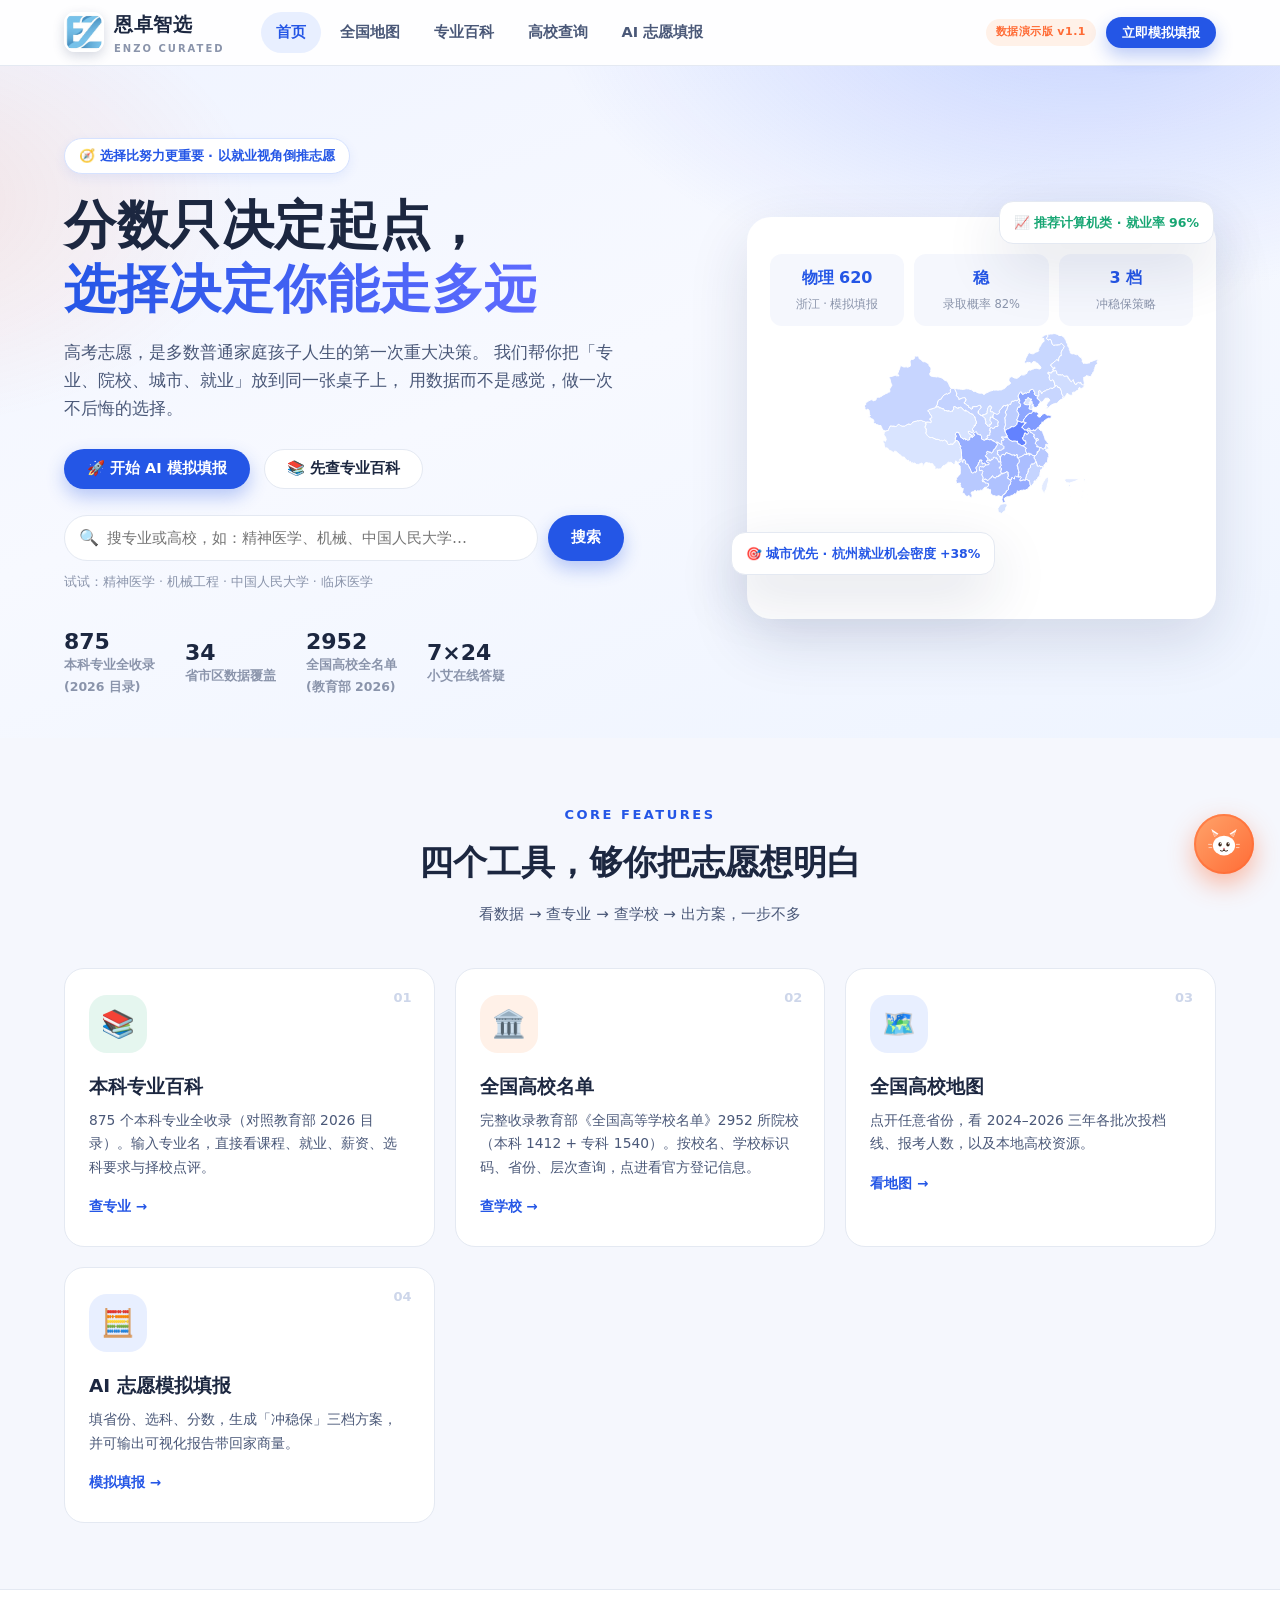
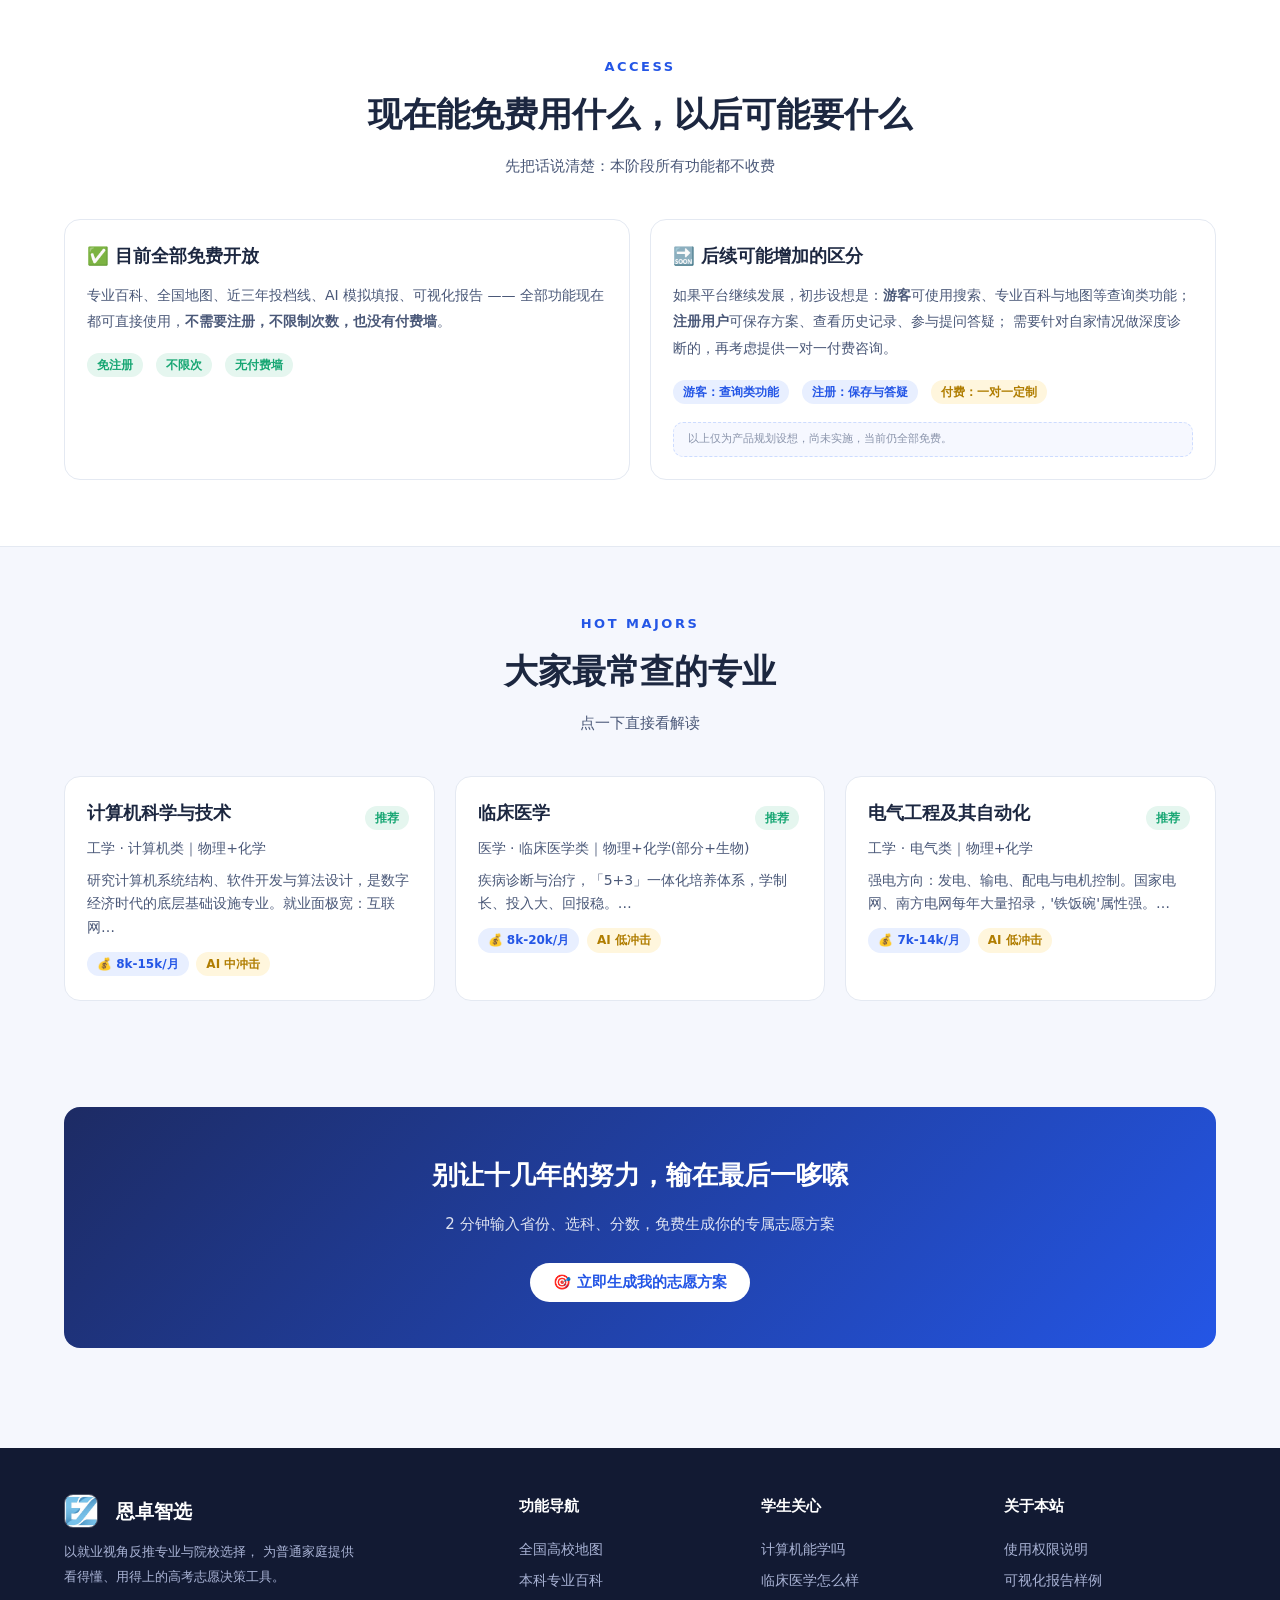
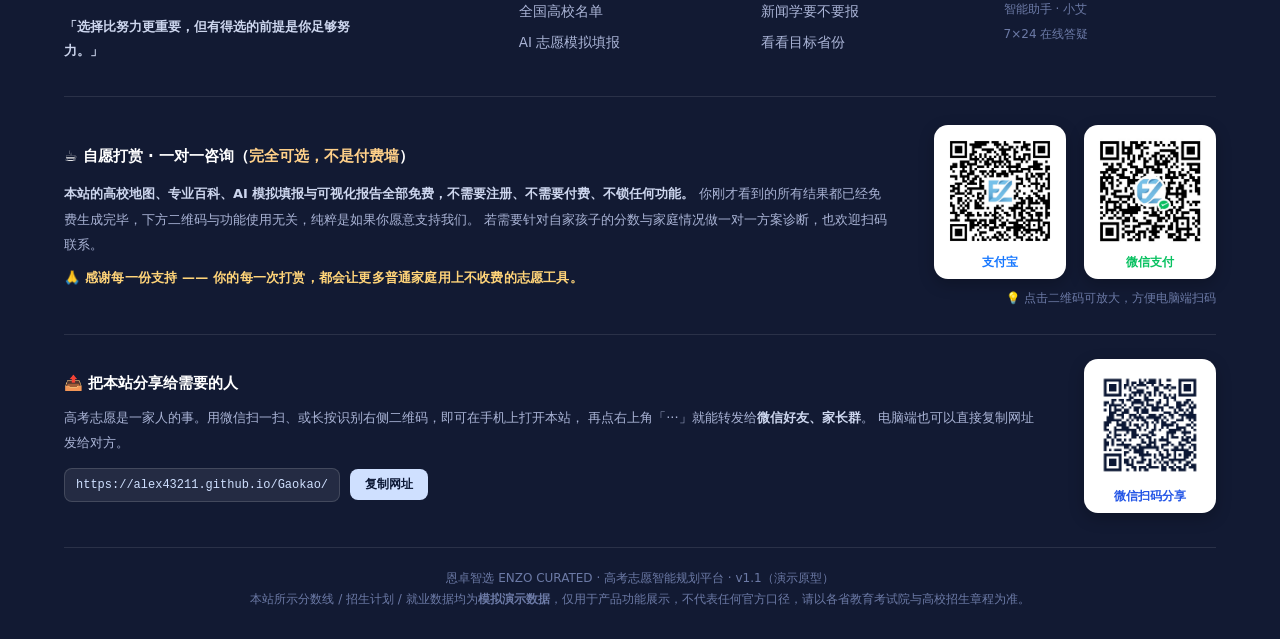
==== commit 52dcefb0: "feat(college): 新增全国高校名单（教育部2952所：本科1412+专科1540）" ====
--- a/index.html
+++ b/index.html
@@ -61,7 +61,7 @@
         <div class="hero-trust">
           <div class="t"><div><b id="heroMajorTotal">875</b><span>本科专业全收录<br>(2026 目录)</span></div></div>
           <div class="t"><div><b>34</b><span>省市区数据覆盖</span></div></div>
-          <div class="t"><div><b>116</b><span>院校志愿推荐库</span></div></div>
+          <div class="t"><div><b id="heroCollegeTotal">2952</b><span>全国高校全名单<br>(教育部 2026)</span></div></div>
           <div class="t"><div><b>7×24</b><span>小艾在线答疑</span></div></div>
         </div>
       </div>
@@ -86,8 +86,8 @@
   <div class="container">
     <div class="section-head">
       <div class="tag">CORE FEATURES</div>
-      <h2>三个工具，够你把志愿想明白</h2>
-      <p>看数据 → 查专业 → 出方案，一步不多</p>
+      <h2>四个工具，够你把志愿想明白</h2>
+      <p>看数据 → 查专业 → 查学校 → 出方案，一步不多</p>
     </div>
     <div class="grid g3">
       <a class="feat-card" href="majors.html">
@@ -97,16 +97,23 @@
         <p>875 个本科专业全收录（对照教育部 2026 目录）。输入专业名，直接看课程、就业、薪资、选科要求与择校点评。</p>
         <span class="go">查专业 →</span>
       </a>
+      <a class="feat-card" href="colleges.html">
+        <span class="num">02</span>
+        <div class="ico ib-accent">🏛️</div>
+        <h3>全国高校名单</h3>
+        <p>完整收录教育部《全国高等学校名单》2952 所院校（本科 1412 + 专科 1540）。按校名、学校标识码、省份、层次查询，点进看官方登记信息。</p>
+        <span class="go">查学校 →</span>
+      </a>
       <a class="feat-card" href="map.html">
-        <span class="num">02</span>
+        <span class="num">03</span>
         <div class="ico ib-brand">🗺️</div>
         <h3>全国高校地图</h3>
         <p>点开任意省份，看 2024–2026 三年各批次投档线、报考人数，以及本地高校资源。</p>
         <span class="go">看地图 →</span>
       </a>
       <a class="feat-card" href="plan.html">
-        <span class="num">03</span>
-        <div class="ico ib-accent">🧮</div>
+        <span class="num">04</span>
+        <div class="ico ib-brand">🧮</div>
         <h3>AI 志愿模拟填报</h3>
         <p>填省份、选科、分数，生成「冲稳保」三档方案，并可输出可视化报告带回家商量。</p>
         <span class="go">模拟填报 →</span>
@@ -184,6 +191,7 @@
 <script src="assets/js/data-majors-catalog.js"></script>
 <script src="assets/js/data-majors-merge.js"></script>
 <script src="assets/js/data-colleges.js"></script>
+<script src="assets/js/data-colleges-all.js"></script>
 <script src="assets/vendor/echarts.min.js"></script>
 <script src="assets/json/china.js"></script>
 <script src="assets/js/kb.js"></script>
@@ -219,9 +227,9 @@
       (m.code || "").includes(q) || (m.tags || []).some(t => t.includes(q))
     ).slice(0, 6);
 
-    const colleges = (window.COLLEGES || []).filter(c =>
-      c.name.includes(q) || (c.tags || []).some(t => t.includes(q)) ||
-      (c.type || "").includes(q) || (c.prov || "").includes(q)
+    const colleges = (window.COLLEGES_ALL || window.COLLEGES || []).filter(c =>
+      c.name.includes(q) || (c.code || "").includes(q) || (c.city || "").includes(q) ||
+      (c.dept || "").includes(q) || c.prov === q || (c.elite && (c.elite.tags || []).some(t => t.includes(q)))
     ).slice(0, 6);
 
     if (!majors.length && !colleges.length) {
@@ -229,7 +237,8 @@
       results.className = "hs-results open";
       results.innerHTML = `<div class="hs-empty">没有找到「${esc(q)}」相关的专业或高校。<br>
         <span class="muted small">换个说法试试，或直接去
-        <a href="majors.html?q=${encodeURIComponent(q)}">专业百科</a> 看看。</span></div>`;
+        <a href="majors.html?q=${encodeURIComponent(q)}">专业百科</a>、
+        <a href="colleges.html?q=${encodeURIComponent(q)}">高校名单</a> 看看。</span></div>`;
       return;
     }
 
@@ -243,15 +252,22 @@
         <div class="hs-card-d">${esc((m.intro || "").slice(0, 58))}${(m.intro || "").length > 58 ? "…" : ""}</div>
       </a>`).join("");
 
-    const cHtml = colleges.map(c => `
+    const cHtml = colleges.map(c => {
+      const tier = c.tier || c.level || "";
+      const cls = tier === "985" ? "purple" : (tier === "211" || tier === "双一流") ? "gold" : "gray";
+      const sub = c.code
+        ? `${esc(c.city)} · 标识码 ${esc(c.code)}`
+        : `${esc(c.prov)} · ${esc(c.city)} · ${esc(c.type || "")}类`;
+      const desc = (c.elite && c.elite.note) || c.note || "";
+      return `
       <a class="hs-card" href="college.html?name=${encodeURIComponent(c.name)}">
         <div class="hs-card-h">
           <b>${esc(c.name)}</b>
-          <span class="chip ${c.level === "985" ? "purple" : c.level === "211" ? "gold" : "gray"}">${esc(c.level)}</span>
-        </div>
-        <div class="hs-card-m">${esc(c.prov)} · ${esc(c.city)} · ${esc(c.type)}类</div>
-        <div class="hs-card-d">${esc(c.note || "")}</div>
-      </a>`).join("");
+          <span class="chip ${cls}">${esc(tier)}</span>
+        </div>
+        <div class="hs-card-m">${sub}</div>
+        ${desc ? `<div class="hs-card-d">${esc(desc)}</div>` : ""}
+      </a>`; }).join("");
 
     hint.style.display = "none";
     results.className = "hs-results open";
@@ -260,6 +276,7 @@
       (colleges.length ? `<div class="hs-group">🏛️ 高校（${colleges.length}）</div>${cHtml}` : "") +
       `<div class="hs-more">
          <a href="majors.html?q=${encodeURIComponent(q)}">在专业百科中查看全部 →</a>
+         <a href="colleges.html?q=${encodeURIComponent(q)}">在高校名单中查看全部 →</a>
        </div>`;
   }
 
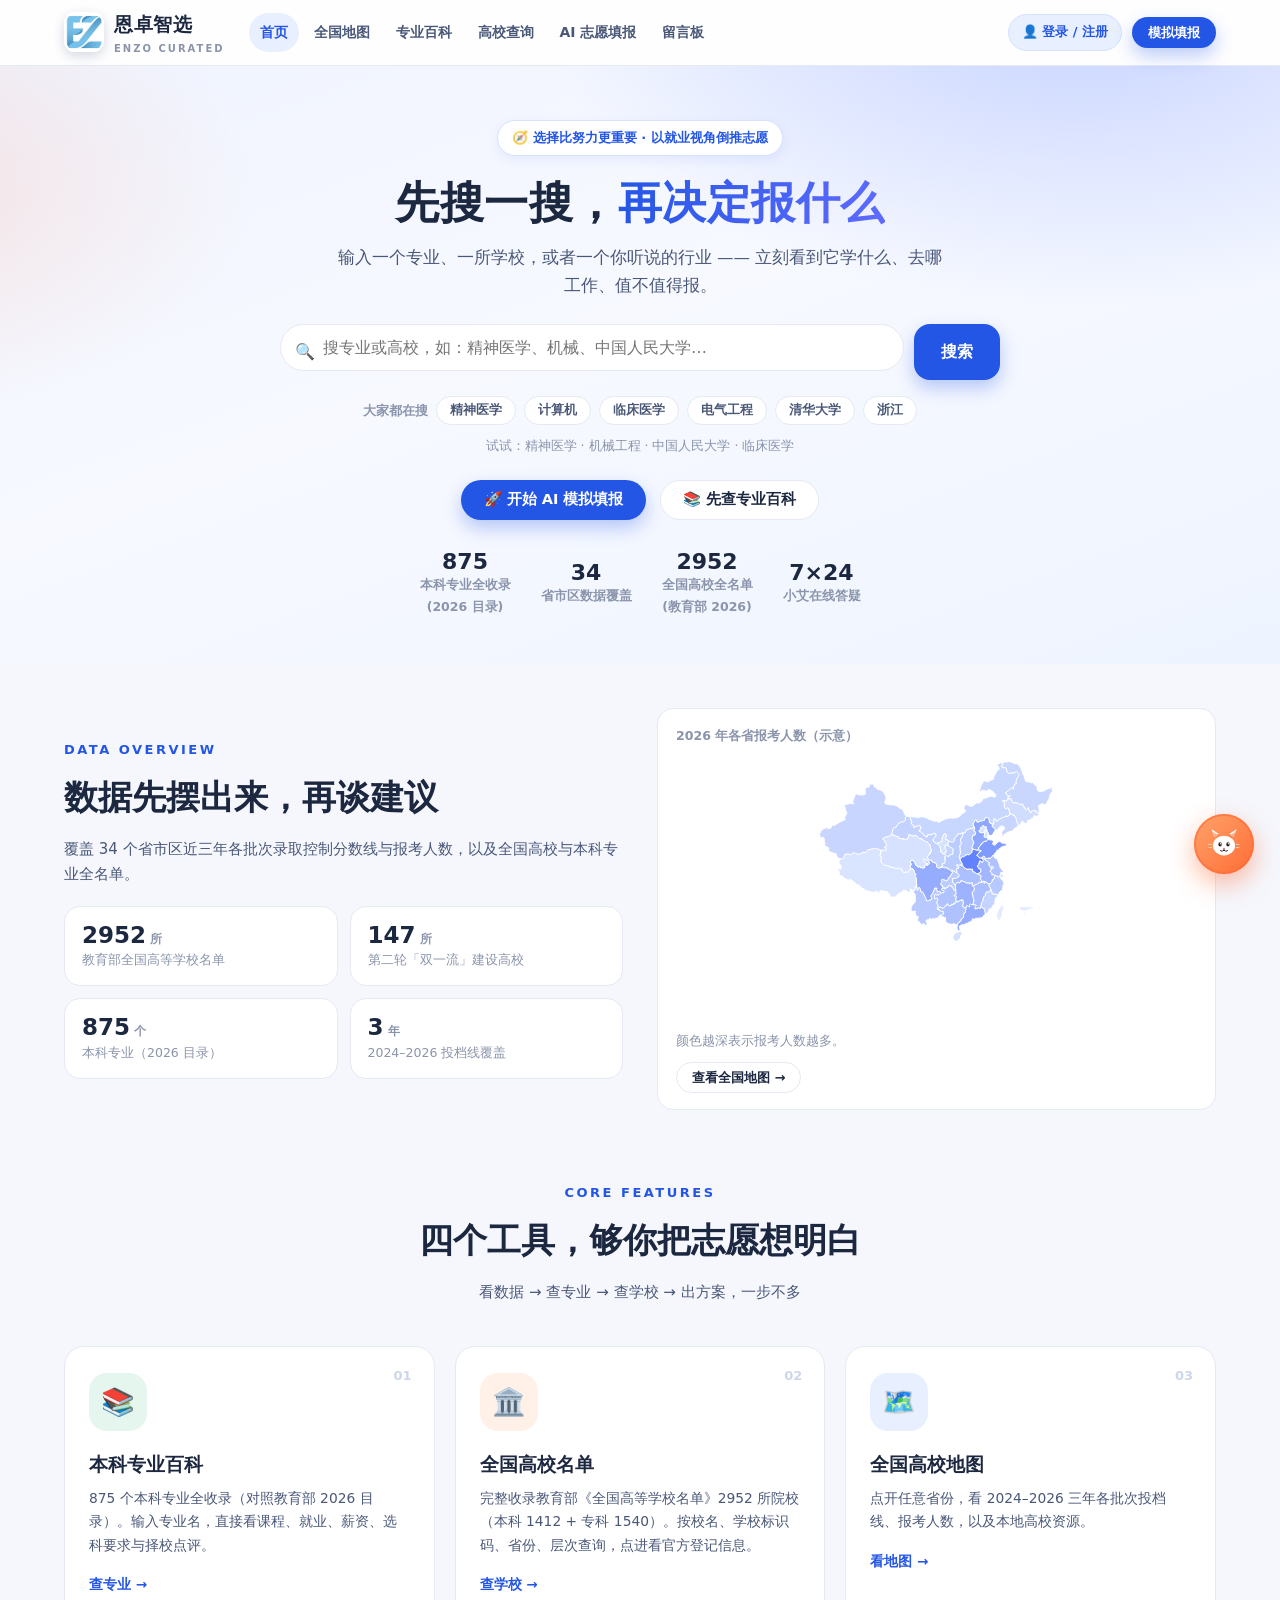
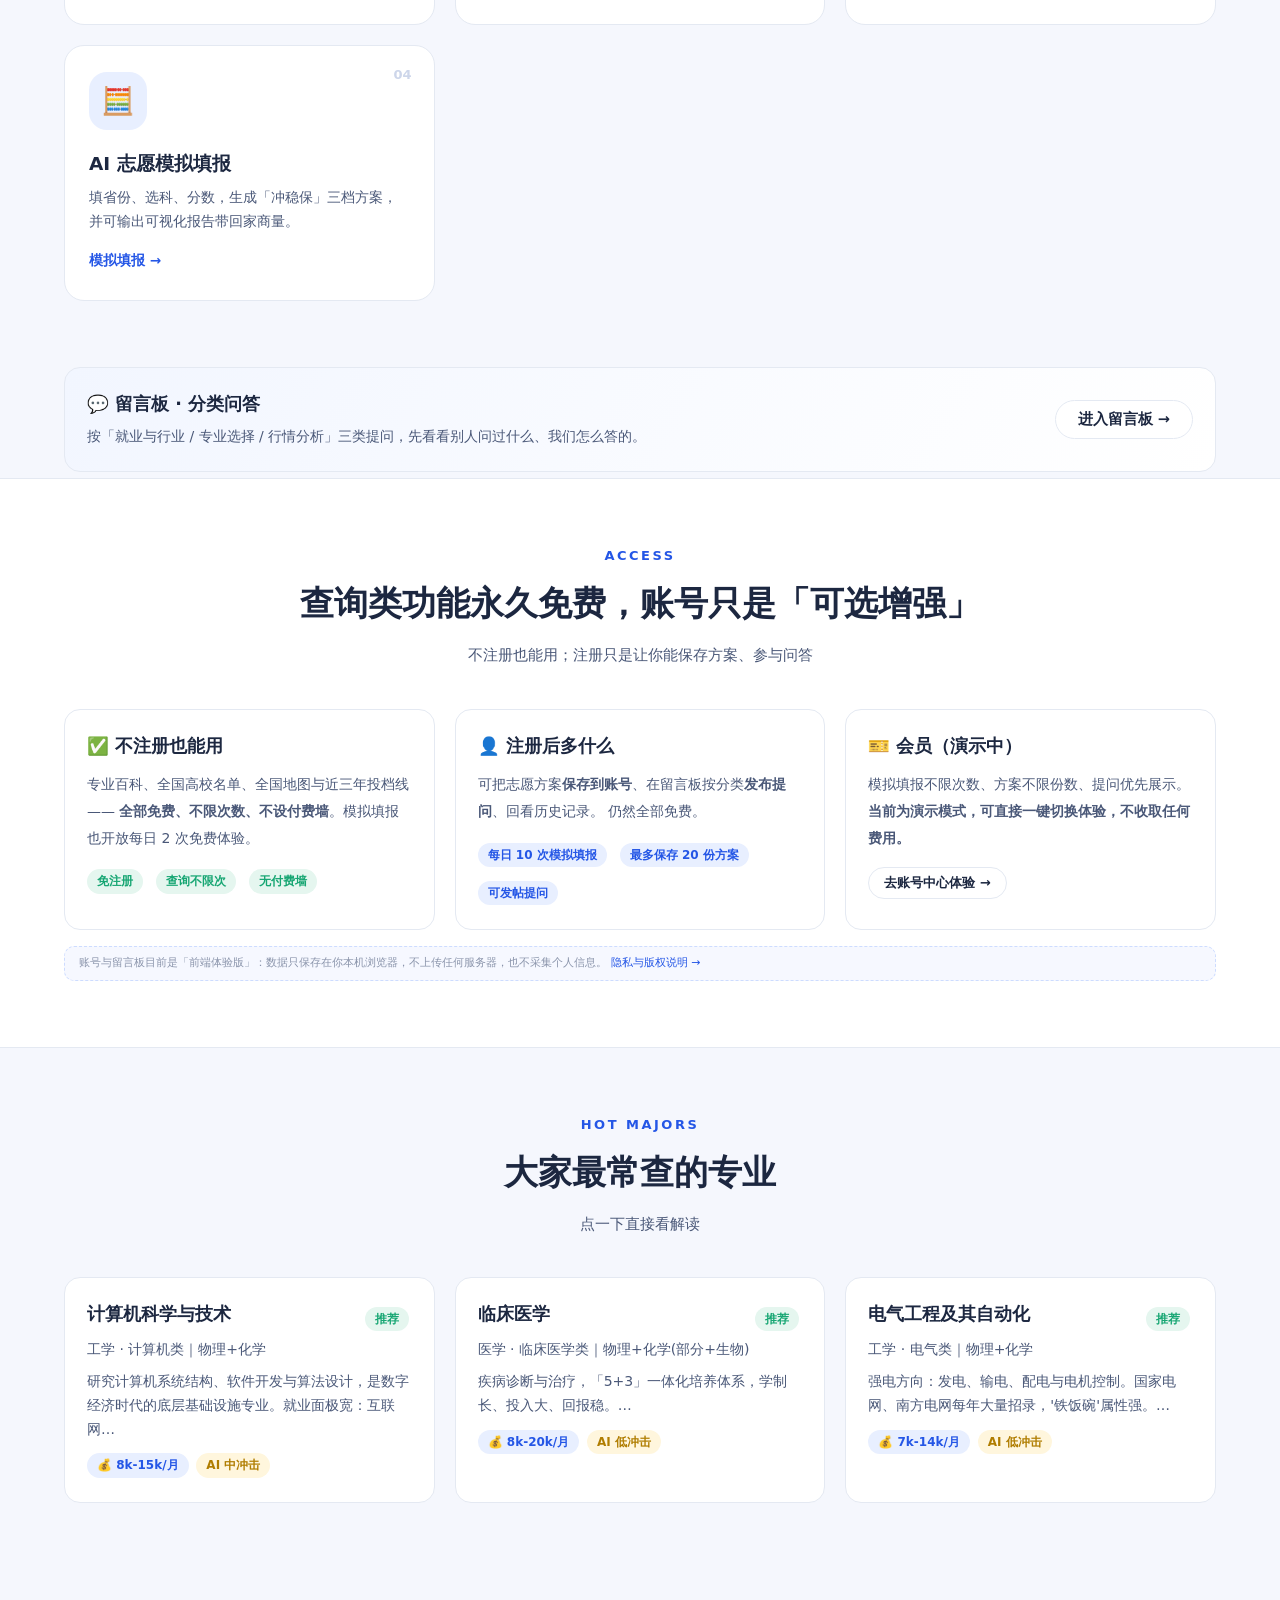
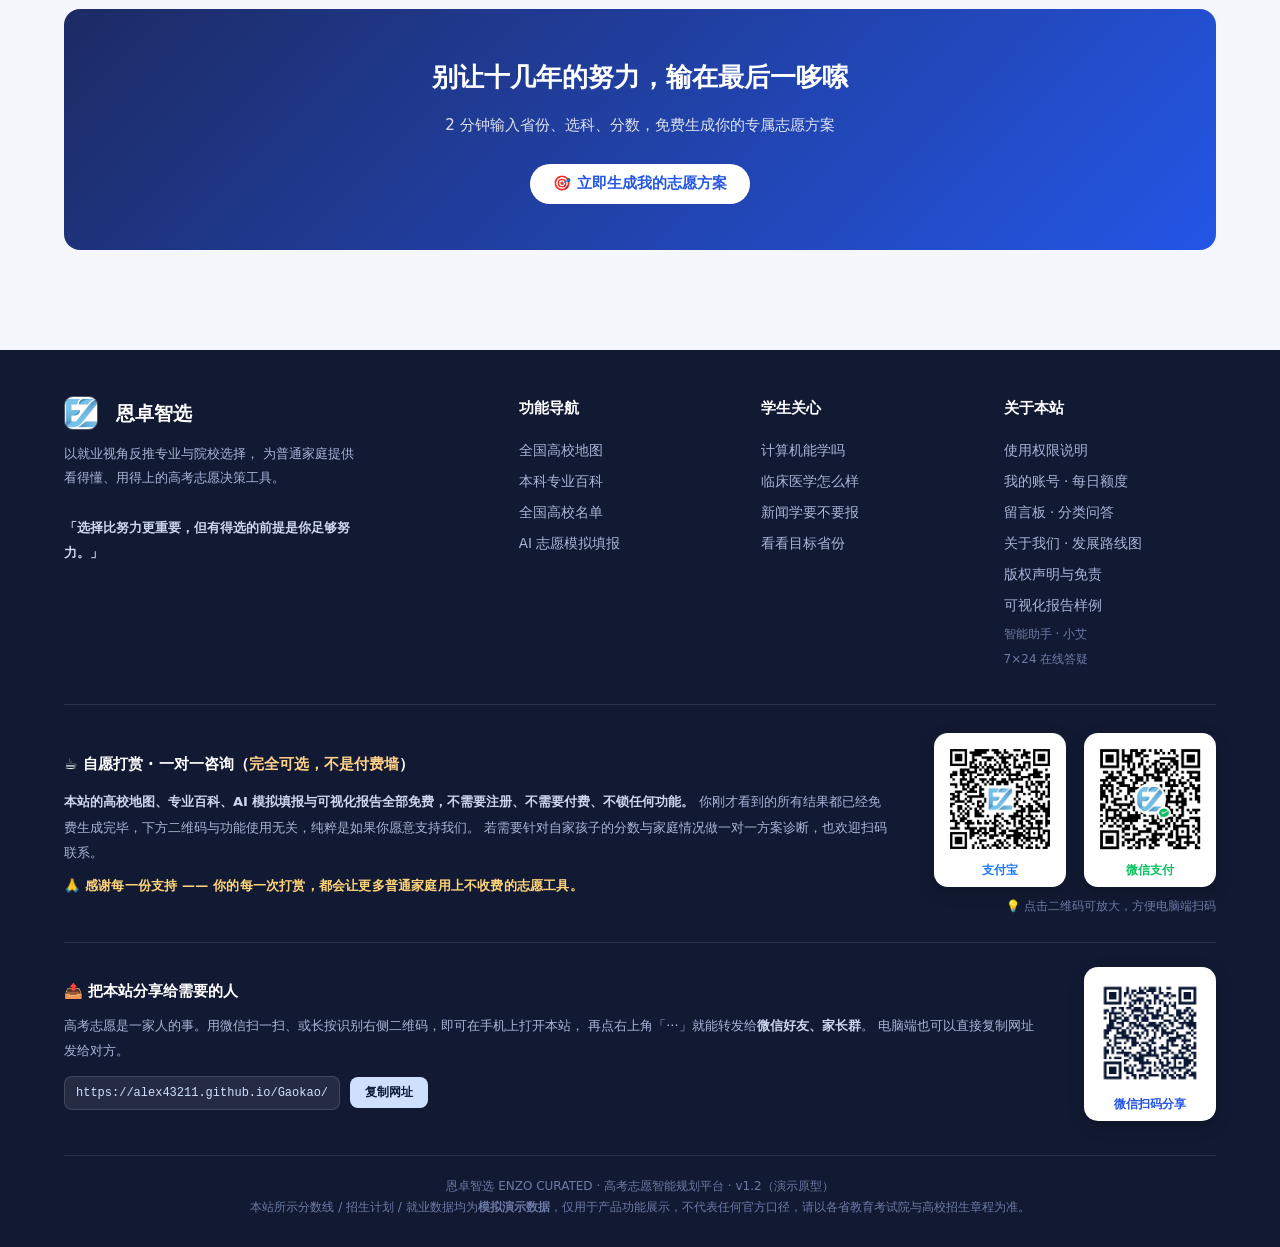
==== commit 5b492e8d: "feat: 账号与权限体验版 + 留言板分类问答 + 首页搜索优先重构 + 法规与关于说明页" ====
--- a/index.html
+++ b/index.html
@@ -24,58 +24,95 @@
 <meta name="description" content="基于就业视角的高考志愿规划平台：全国高校地图、本科专业百科、AI 志愿模拟填报、可视化分析报告。">
 <link rel="icon" type="image/jpeg" href="assets/logo.jpg">
 <link rel="stylesheet" href="assets/css/style.css">
+<link rel="stylesheet" href="assets/css/app.css">
 </head>
 <body>
 <div id="siteHeader"></div>
 
-<!-- ===== Hero ===== -->
-<section class="hero">
-  <div class="container">
-    <div class="hero-grid">
+<!-- ===== Hero：搜索优先 ===== -->
+<section class="hero hero--search">
+  <div class="container">
+    <div class="search-first">
+      <span class="hero-eyebrow">🧭 选择比努力更重要 · 以就业视角倒推志愿</span>
+      <h1>先搜一搜，<span class="hl">再决定报什么</span></h1>
+      <p class="hero-sub">
+        输入一个专业、一所学校，或者一个你听说的行业 ——
+        立刻看到它学什么、去哪工作、值不值得报。
+      </p>
+
+      <!-- ===== 全局搜索：专业 / 高校一个入口 ===== -->
+      <div class="home-search home-search--xl" id="homeSearch">
+        <div class="home-search-input">
+          <span class="hsi">🔍</span>
+          <input id="hsInput" type="search" enterkeyhint="search" autocomplete="off"
+                 placeholder="搜专业或高校，如：精神医学、机械、中国人民大学…">
+          <button type="button" class="hs-clear" id="hsClear" aria-label="清空">✕</button>
+        </div>
+        <button class="btn btn-brand" id="hsBtn">搜索</button>
+      </div>
+
+      <div class="quick-tags" id="quickTags">
+        <span class="qt-lb">大家都在搜</span>
+        <button type="button" data-q="精神医学">精神医学</button>
+        <button type="button" data-q="计算机">计算机</button>
+        <button type="button" data-q="临床医学">临床医学</button>
+        <button type="button" data-q="电气工程">电气工程</button>
+        <button type="button" data-q="清华大学">清华大学</button>
+        <button type="button" data-q="浙江">浙江</button>
+      </div>
+
+      <div class="hs-hint" id="hsHint">试试：精神医学 · 机械工程 · 中国人民大学 · 临床医学</div>
+      <div class="hs-results" id="hsResults"></div>
+
+      <div class="hero-cta">
+        <a class="btn btn-brand" href="plan.html">🚀 开始 AI 模拟填报</a>
+        <a class="btn btn-ghost" href="majors.html">📚 先查专业百科</a>
+      </div>
+
+      <div class="hero-trust">
+        <div class="t"><div><b id="heroMajorTotal">875</b><span>本科专业全收录<br>(2026 目录)</span></div></div>
+        <div class="t"><div><b>34</b><span>省市区数据覆盖</span></div></div>
+        <div class="t"><div><b id="heroCollegeTotal">2952</b><span>全国高校全名单<br>(教育部 2026)</span></div></div>
+        <div class="t"><div><b>7×24</b><span>小艾在线答疑</span></div></div>
+      </div>
+    </div>
+  </div>
+</section>
+
+<!-- ===== 数据总览（原首屏右侧视觉卡下沉到这里） ===== -->
+<section class="section" style="padding:44px 0 6px;">
+  <div class="container">
+    <div class="grid g2" style="align-items:center; gap:34px;">
       <div>
-        <span class="hero-eyebrow">🧭 选择比努力更重要 · 以就业视角倒推志愿</span>
-        <h1>分数只决定起点，<br><span class="hl">选择决定你能走多远</span></h1>
-        <p class="hero-sub">
-          高考志愿，是多数普通家庭孩子人生的第一次重大决策。
-          我们帮你把「专业、院校、城市、就业」放到同一张桌子上，
-          用数据而不是感觉，做一次不后悔的选择。
-        </p>
-        <div class="hero-cta">
-          <a class="btn btn-brand" href="plan.html">🚀 开始 AI 模拟填报</a>
-          <a class="btn btn-ghost" href="majors.html">📚 先查专业百科</a>
-        </div>
-
-        <!-- ===== 全局搜索：专业 / 高校一个入口 ===== -->
-        <div class="home-search" id="homeSearch">
-          <div class="home-search-input">
-            <span class="hsi">🔍</span>
-            <input id="hsInput" type="search" enterkeyhint="search" autocomplete="off"
-                   placeholder="搜专业或高校，如：精神医学、机械、中国人民大学…">
-            <button type="button" class="hs-clear" id="hsClear" aria-label="清空">✕</button>
+        <div class="section-head" style="text-align:left; max-width:none; margin-bottom:18px;">
+          <div class="tag">DATA OVERVIEW</div>
+          <h2>数据先摆出来，再谈建议</h2>
+          <p>覆盖 34 个省市区近三年各批次录取控制分数线与报考人数，以及全国高校与本科专业全名单。</p>
+        </div>
+        <div class="grid g2" style="gap:12px;">
+          <div class="card" style="padding:15px 17px;">
+            <div style="font-size:23px;font-weight:900;line-height:1.2;">2952<span style="font-size:12px;font-weight:700;color:var(--ink-3);"> 所</span></div>
+            <div class="muted small">教育部全国高等学校名单</div>
           </div>
-          <button class="btn btn-brand" id="hsBtn">搜索</button>
-        </div>
-        <div class="hs-hint" id="hsHint">试试：精神医学 · 机械工程 · 中国人民大学 · 临床医学</div>
-        <div class="hs-results" id="hsResults"></div>
-
-        <div class="hero-trust">
-          <div class="t"><div><b id="heroMajorTotal">875</b><span>本科专业全收录<br>(2026 目录)</span></div></div>
-          <div class="t"><div><b>34</b><span>省市区数据覆盖</span></div></div>
-          <div class="t"><div><b id="heroCollegeTotal">2952</b><span>全国高校全名单<br>(教育部 2026)</span></div></div>
-          <div class="t"><div><b>7×24</b><span>小艾在线答疑</span></div></div>
-        </div>
-      </div>
-      <div class="hero-visual">
-        <div class="hero-card">
-          <div class="mini-stat-row">
-            <div class="mini-stat"><b>物理 620</b><span>浙江 · 模拟填报</span></div>
-            <div class="mini-stat"><b>稳</b><span>录取概率 82%</span></div>
-            <div class="mini-stat"><b>3 档</b><span>冲稳保策略</span></div>
+          <div class="card" style="padding:15px 17px;">
+            <div style="font-size:23px;font-weight:900;line-height:1.2;">147<span style="font-size:12px;font-weight:700;color:var(--ink-3);"> 所</span></div>
+            <div class="muted small">第二轮「双一流」建设高校</div>
           </div>
-          <div id="heroMiniMap" class="hero-mini-map"></div>
-        </div>
-        <div class="float-chip fc1">📈 推荐计算机类 · 就业率 96%</div>
-        <div class="float-chip fc2">🎯 城市优先 · 杭州就业机会密度 +38%</div>
+          <div class="card" style="padding:15px 17px;">
+            <div style="font-size:23px;font-weight:900;line-height:1.2;">875<span style="font-size:12px;font-weight:700;color:var(--ink-3);"> 个</span></div>
+            <div class="muted small">本科专业（2026 目录）</div>
+          </div>
+          <div class="card" style="padding:15px 17px;">
+            <div style="font-size:23px;font-weight:900;line-height:1.2;">3<span style="font-size:12px;font-weight:700;color:var(--ink-3);"> 年</span></div>
+            <div class="muted small">2024–2026 投档线覆盖</div>
+          </div>
+        </div>
+      </div>
+      <div class="card" style="padding:16px 18px;">
+        <div style="font-size:12.6px;font-weight:800;color:var(--ink-3);margin-bottom:8px;">2026 年各省报考人数（示意）</div>
+        <div id="heroMiniMap" class="hero-mini-map"></div>
+        <div class="muted small" style="margin-top:6px;">颜色越深表示报考人数越多。</div>
+        <a class="btn btn-ghost btn-sm mt-10" href="map.html" style="margin-top:10px;">查看全国地图 →</a>
       </div>
     </div>
   </div>
@@ -122,41 +159,66 @@
   </div>
 </section>
 
+<!-- ===== 留言板入口 ===== -->
+<section class="section" style="padding:0 0 6px;">
+  <div class="container">
+    <div class="card" style="display:flex; justify-content:space-between; align-items:center; gap:18px; flex-wrap:wrap; background:linear-gradient(120deg,#f2f6ff,#ffffff);">
+      <div>
+        <h3 style="margin-bottom:6px;">💬 留言板 · 分类问答</h3>
+        <p class="muted" style="font-size:14px;">按「就业与行业 / 专业选择 / 行情分析」三类提问，先看看别人问过什么、我们怎么答的。</p>
+      </div>
+      <a class="btn btn-ghost" href="board.html">进入留言板 →</a>
+    </div>
+  </div>
+</section>
+
 <!-- ===== 使用权限说明 ===== -->
 <section class="section alt" id="access">
   <div class="container">
     <div class="section-head">
       <div class="tag">ACCESS</div>
-      <h2>现在能免费用什么，以后可能要什么</h2>
-      <p>先把话说清楚：本阶段所有功能都不收费</p>
-    </div>
-    <div class="grid g2">
+      <h2>查询类功能永久免费，账号只是「可选增强」</h2>
+      <p>不注册也能用；注册只是让你能保存方案、参与问答</p>
+    </div>
+    <div class="grid g3">
       <div class="card">
-        <h3 style="display:flex;align-items:center;gap:8px;">✅ 目前全部免费开放</h3>
+        <h3 style="display:flex;align-items:center;gap:8px;">✅ 不注册也能用</h3>
         <p class="mt-10" style="color:var(--ink-2);line-height:1.9;">
-          专业百科、全国地图、近三年投档线、AI 模拟填报、可视化报告 ——
-          全部功能现在都可直接使用，<b>不需要注册，不限制次数，也没有付费墙</b>。
+          专业百科、全国高校名单、全国地图与近三年投档线 ——
+          <b>全部免费、不限次数、不设付费墙</b>。模拟填报也开放每日 2 次免费体验。
         </p>
         <div class="mt-16 flex wrap gap-10">
           <span class="chip green">免注册</span>
-          <span class="chip green">不限次</span>
+          <span class="chip green">查询不限次</span>
           <span class="chip green">无付费墙</span>
         </div>
       </div>
       <div class="card">
-        <h3 style="display:flex;align-items:center;gap:8px;">🔜 后续可能增加的区分</h3>
+        <h3 style="display:flex;align-items:center;gap:8px;">👤 注册后多什么</h3>
         <p class="mt-10" style="color:var(--ink-2);line-height:1.9;">
-          如果平台继续发展，初步设想是：<b>游客</b>可使用搜索、专业百科与地图等查询类功能；
-          <b>注册用户</b>可保存方案、查看历史记录、参与提问答疑；
-          需要针对自家情况做深度诊断的，再考虑提供一对一付费咨询。
+          可把志愿方案<b>保存到账号</b>、在留言板按分类<b>发布提问</b>、回看历史记录。
+          仍然全部免费。
         </p>
         <div class="mt-16 flex wrap gap-10">
-          <span class="chip">游客：查询类功能</span>
-          <span class="chip">注册：保存与答疑</span>
-          <span class="chip gold">付费：一对一定制</span>
-        </div>
-        <div class="demo-note mt-16">以上仅为产品规划设想，尚未实施，当前仍全部免费。</div>
-      </div>
+          <span class="chip">每日 10 次模拟填报</span>
+          <span class="chip">最多保存 20 份方案</span>
+          <span class="chip">可发帖提问</span>
+        </div>
+      </div>
+      <div class="card">
+        <h3 style="display:flex;align-items:center;gap:8px;">🎫 会员（演示中）</h3>
+        <p class="mt-10" style="color:var(--ink-2);line-height:1.9;">
+          模拟填报不限次数、方案不限份数、提问优先展示。
+          <b>当前为演示模式，可直接一键切换体验，不收取任何费用。</b>
+        </p>
+        <div class="mt-16">
+          <a class="btn btn-ghost btn-sm" href="account.html">去账号中心体验 →</a>
+        </div>
+      </div>
+    </div>
+    <div class="demo-note mt-16" style="margin-top:16px;">
+      账号与留言板目前是「前端体验版」：数据只保存在你本机浏览器，不上传任何服务器，也不采集个人信息。
+      <a href="legal.html">隐私与版权说明 →</a>
     </div>
   </div>
 </section>
@@ -195,6 +257,7 @@
 <script src="assets/vendor/echarts.min.js"></script>
 <script src="assets/json/china.js"></script>
 <script src="assets/js/kb.js"></script>
+<script src="assets/js/auth.js"></script>
 <script src="assets/js/theme.js"></script>
 <script src="assets/js/assistant.js"></script>
 <script>
@@ -253,17 +316,20 @@
       </a>`).join("");
 
     const cHtml = colleges.map(c => {
-      const tier = c.tier || c.level || "";
-      const cls = tier === "985" ? "purple" : (tier === "211" || tier === "双一流") ? "gold" : "gray";
+      const tags = (c.tags && c.tags.length) ? c.tags : (c.cat ? [c.cat] : []);
+      const TAG_CLS = { "C9": "purple", "985": "purple", "211": "gold", "双一流": "green" };
+      const chips = tags.slice(0, 3).map(t =>
+        `<span class="chip ${TAG_CLS[t] || "gray"}">${esc(t)}</span>`).join("") ||
+        `<span class="chip gray">${esc(c.level || "院校")}</span>`;
       const sub = c.code
         ? `${esc(c.city)} · 标识码 ${esc(c.code)}`
-        : `${esc(c.prov)} · ${esc(c.city)} · ${esc(c.type || "")}类`;
+        : `${esc(c.prov)} · ${esc(c.city)} · 军队院校`;
       const desc = (c.elite && c.elite.note) || c.note || "";
       return `
       <a class="hs-card" href="college.html?name=${encodeURIComponent(c.name)}">
         <div class="hs-card-h">
           <b>${esc(c.name)}</b>
-          <span class="chip ${cls}">${esc(tier)}</span>
+          ${chips}
         </div>
         <div class="hs-card-m">${sub}</div>
         ${desc ? `<div class="hs-card-d">${esc(desc)}</div>` : ""}
@@ -282,6 +348,15 @@
 
   document.getElementById("hsBtn").addEventListener("click", run);
   input.addEventListener("keydown", e => { if (e.key === "Enter") { e.preventDefault(); run(); } });
+
+  /* 快捷标签：点一下直接出结果，省去打字 */
+  document.querySelectorAll("#quickTags button").forEach(b => {
+    b.addEventListener("click", () => {
+      input.value = b.dataset.q;
+      box.classList.add("has-val");
+      run();
+    });
+  });
 })();
 
 /* 首页迷你地图（ECharts 全国填充） */
--- a/assets/css/app.css
+++ b/assets/css/app.css
@@ -0,0 +1,265 @@
+/* ============================================================
+   恩卓智选 v1.2 — 新增模块样式
+   搜索优先首页 / 顶栏账号区 / 账号中心 / 留言板 / 说明文档页
+   依赖 style.css 中的设计变量（--brand / --ink / --line ...）
+   ============================================================ */
+
+/* ---------- 0. 工具类补齐（style.css 未定义、新页面用到的） ---------- */
+.mb-20 { margin-bottom: 20px; }
+.mb-24 { margin-bottom: 24px; }
+.mt-4 { margin-top: 4px; }
+.mt-14 { margin-top: 14px; }
+.gap-12 { gap: 12px; }
+.ml-8 { margin-left: 8px; }
+
+/* ---------- 1. 顶栏账号区 ---------- */
+.user-box { display: flex; align-items: center; gap: 8px; }
+.ub-guest {
+  display: inline-flex; align-items: center; gap: 6px;
+  padding: 6px 13px; border-radius: 999px; font-size: 13px; font-weight: 800;
+  background: var(--brand-soft); color: var(--brand); border: 1px solid #d3e0ff; white-space: nowrap;
+}
+.ub-guest:hover { background: #dbe7ff; }
+.ub-user {
+  display: inline-flex; align-items: center; gap: 8px; padding: 5px 12px 5px 5px;
+  border-radius: 999px; background: #fff; border: 1px solid var(--line);
+  font-size: 13px; font-weight: 800; color: var(--ink); white-space: nowrap;
+}
+.ub-user:hover { border-color: var(--brand); }
+.ub-avatar {
+  width: 26px; height: 26px; border-radius: 50%; display: grid; place-items: center;
+  background: linear-gradient(135deg, var(--brand), #5f6bff); color: #fff;
+  font-size: 12px; font-weight: 900; flex: 0 0 auto;
+}
+.ub-user.is-member .ub-avatar { background: linear-gradient(135deg, #f5b301, #ff8a3d); }
+.ub-role { font-size: 11px; font-weight: 800; padding: 1px 7px; border-radius: 999px; background: var(--brand-soft); color: var(--brand); }
+.ub-user.is-member .ub-role { background: #fff6dd; color: #b07d00; }
+.ub-out { font-size: 12px; color: var(--ink-3); font-weight: 700; }
+.ub-out:hover { color: var(--red); }
+
+/* ---------- 2. 首页「搜索优先」版式 ---------- */
+.hero--search { padding: 54px 0 46px; }
+.hero--search .hero-grid { display: block; }
+.search-first { max-width: 820px; margin: 0 auto; text-align: center; }
+.search-first .hero-eyebrow { display: inline-block; }
+.hero--search h1 { font-size: clamp(28px, 4vw, 44px); }
+.hero--search .hero-sub { margin: 14px auto 24px; max-width: 620px; }
+
+.home-search--xl { max-width: 720px; margin: 0 auto; }
+.home-search--xl .home-search-input { height: 56px; border-radius: 16px; }
+.home-search--xl .home-search-input input { font-size: 16px; }
+.home-search--xl .btn { padding: 0 26px; height: 56px; border-radius: 16px; font-size: 16px; }
+
+/* 快捷搜索标签 */
+.quick-tags {
+  max-width: 720px; margin: 16px auto 0; display: flex; flex-wrap: wrap;
+  gap: 8px; justify-content: center; align-items: center;
+}
+.quick-tags .qt-lb { font-size: 12.5px; color: var(--ink-3); font-weight: 700; }
+.quick-tags button {
+  border: 1px solid var(--line); background: #fff; border-radius: 999px;
+  padding: 5px 13px; font-family: var(--font); font-size: 12.5px; font-weight: 700;
+  color: var(--ink-2); cursor: pointer; transition: .18s;
+}
+.quick-tags button:hover { border-color: var(--brand); color: var(--brand); background: var(--brand-soft); }
+.search-first .hs-results { text-align: left; }
+.search-first .hero-cta { justify-content: center; margin-top: 24px; }
+.search-first .hero-trust { justify-content: center; margin-top: 30px; }
+
+/* 首页搜索结果容器沿用 style.css 的 .hs-* 规则，这里只补充宽度 */
+.search-first .hs-results.open { max-width: 820px; margin: 14px auto 0; }
+
+/* ---------- 3. 账号状态条 / 额度条 ---------- */
+.notice {
+  border-radius: 14px; padding: 14px 16px; font-size: 13.4px; line-height: 1.85;
+  border: 1px solid; display: flex; gap: 11px; align-items: flex-start;
+}
+.notice b { font-weight: 800; }
+.notice .nt-ico { font-size: 17px; line-height: 1.4; flex: 0 0 auto; }
+.notice.warn { background: #fffaf0; border-color: #ffe2b0; color: #8a5a00; }
+.notice.info { background: var(--brand-soft); border-color: #d3e0ff; color: var(--brand-dark); }
+.notice.ok { background: var(--green-soft); border-color: #bfe8d8; color: #0e6c4b; }
+.notice.danger { background: var(--red-soft); border-color: #f8cccc; color: #a5272b; }
+
+.quota {
+  background: #fff; border: 1px solid var(--line); border-radius: 14px; padding: 15px 17px;
+}
+.quota-h { display: flex; justify-content: space-between; align-items: baseline; gap: 10px; margin-bottom: 9px; flex-wrap: wrap; }
+.quota-h b { font-size: 14px; font-weight: 800; }
+.quota-h .qv { font-size: 12.5px; color: var(--ink-3); font-weight: 700; }
+.quota-bar { height: 9px; border-radius: 999px; background: #eef1f6; overflow: hidden; }
+.quota-fill { height: 100%; border-radius: 999px; background: linear-gradient(90deg, var(--brand), #5f6bff); transition: width .45s ease; }
+.quota-fill.warn { background: linear-gradient(90deg, #f5b301, #ff8a3d); }
+.quota-fill.full { background: linear-gradient(90deg, #e5484d, #ff7a7e); }
+.quota-note { font-size: 12.4px; color: var(--ink-3); margin-top: 8px; }
+
+/* ---------- 4. 账号中心 ---------- */
+.acc-grid { display: grid; grid-template-columns: minmax(0, 1fr) 380px; gap: 22px; align-items: start; }
+.acc-card { background: #fff; border: 1px solid var(--line); border-radius: var(--radius); padding: 24px; }
+.acc-card h2 { font-size: 19px; font-weight: 900; margin-bottom: 6px; }
+.acc-card h3 { font-size: 15.5px; font-weight: 800; margin-bottom: 10px; }
+.acc-card > p.sub { color: var(--ink-2); font-size: 13.6px; margin-bottom: 18px; }
+
+.tabs { display: flex; gap: 8px; margin-bottom: 20px; background: #f1f4fa; padding: 5px; border-radius: 12px; }
+.tabs button {
+  flex: 1; border: none; background: transparent; border-radius: 9px; padding: 10px 6px;
+  font-family: var(--font); font-size: 14px; font-weight: 800; color: var(--ink-2); cursor: pointer; transition: .18s;
+}
+.tabs button.on { background: #fff; color: var(--brand); box-shadow: 0 3px 10px rgba(28, 44, 90, .09); }
+
+.field { margin-bottom: 15px; }
+.field label { display: block; font-size: 13px; font-weight: 800; color: var(--ink-2); margin-bottom: 6px; }
+.field input {
+  width: 100%; height: 44px; border: 1px solid var(--line); border-radius: 11px;
+  padding: 0 13px; font-family: var(--font); font-size: 15px; color: var(--ink);
+  background: #fbfcff; transition: .18s;
+}
+.field input:focus { outline: none; border-color: var(--brand); background: #fff; box-shadow: 0 0 0 3px rgba(36, 86, 230, .12); }
+.field input.bad { border-color: var(--red); background: #fffafa; }
+.field .ferr { font-size: 12.2px; color: var(--red); margin-top: 5px; display: none; }
+.field.show-err .ferr { display: block; }
+.acc-actions { display: flex; gap: 10px; flex-wrap: wrap; margin-top: 20px; }
+.pwd-meter { height: 6px; border-radius: 999px; background: #eef1f6; margin-top: 8px; overflow: hidden; }
+.pwd-meter i { display: block; height: 100%; width: 0; border-radius: 999px; transition: .3s; background: var(--red); }
+.pwd-meter.s2 i { width: 40%; background: #f5b301; }
+.pwd-meter.s3 i { width: 70%; background: #2a7cff; }
+.pwd-meter.s4 i { width: 100%; background: var(--green); }
+
+.role-cards { display: grid; gap: 12px; }
+.role-card {
+  border: 1.5px solid var(--line); border-radius: 14px; padding: 15px 17px; background: #fff; transition: .2s;
+}
+.role-card.on { border-color: var(--brand); background: var(--brand-soft); }
+.role-card.is-member.on { border-color: #e9b106; background: #fffaf0; }
+.role-card .rc-h { display: flex; justify-content: space-between; align-items: center; gap: 10px; margin-bottom: 7px; }
+.role-card .rc-h b { font-size: 15px; font-weight: 900; }
+.role-card ul { margin: 8px 0 0; padding-left: 18px; }
+.role-card li { font-size: 13.2px; color: var(--ink-2); line-height: 1.95; }
+
+.plan-item {
+  display: flex; justify-content: space-between; align-items: center; gap: 12px;
+  border: 1px solid var(--line); border-radius: 12px; padding: 12px 15px; margin-bottom: 10px; background: #fbfcff;
+}
+.plan-item .pi-t { font-size: 14px; font-weight: 800; }
+.plan-item .pi-m { font-size: 12.3px; color: var(--ink-3); margin-top: 2px; }
+.plan-item .pi-del {
+  border: 1px solid var(--line); background: #fff; color: var(--ink-3); border-radius: 8px;
+  padding: 5px 11px; font-family: var(--font); font-size: 12.3px; font-weight: 700; cursor: pointer; flex: 0 0 auto;
+}
+.plan-item .pi-del:hover { border-color: var(--red); color: var(--red); }
+.empty-box { text-align: center; padding: 26px 16px; color: var(--ink-3); font-size: 13.6px; background: #fafbff; border: 1px dashed var(--line); border-radius: 12px; }
+
+/* ---------- 5. 留言板 ---------- */
+.board-layout { display: grid; grid-template-columns: minmax(0, 1fr) 320px; gap: 22px; align-items: start; }
+.cat-tabs { display: flex; flex-wrap: wrap; gap: 8px; margin-bottom: 18px; }
+.cat-tabs button {
+  border: 1px solid var(--line); background: #fff; border-radius: 999px; padding: 8px 16px;
+  font-family: var(--font); font-size: 13.4px; font-weight: 800; color: var(--ink-2); cursor: pointer; transition: .18s;
+}
+.cat-tabs button.on { background: var(--brand); border-color: var(--brand); color: #fff; }
+.cat-tabs button span { opacity: .7; font-weight: 700; margin-left: 3px; }
+
+.post { background: #fff; border: 1px solid var(--line); border-radius: 16px; padding: 18px 20px; margin-bottom: 14px; }
+.post.is-demo { background: linear-gradient(180deg, #fffdf6, #fff); border-color: #f3e6c4; }
+.post-h { display: flex; justify-content: space-between; align-items: flex-start; gap: 12px; }
+.post-t { font-size: 16px; font-weight: 900; line-height: 1.5; }
+.post-meta { display: flex; flex-wrap: wrap; gap: 8px; align-items: center; margin: 9px 0 10px; font-size: 12.3px; color: var(--ink-3); }
+.post-body { font-size: 14.2px; color: var(--ink-2); line-height: 1.9; white-space: pre-wrap; word-break: break-word; }
+.post-acts { display: flex; gap: 10px; align-items: center; margin-top: 13px; padding-top: 12px; border-top: 1px dashed var(--line); flex-wrap: wrap; }
+.post-acts button {
+  border: 1px solid var(--line); background: #fff; border-radius: 999px; padding: 6px 14px;
+  font-family: var(--font); font-size: 12.6px; font-weight: 800; color: var(--ink-2); cursor: pointer; transition: .18s;
+}
+.post-acts button:hover { border-color: var(--brand); color: var(--brand); }
+.post-acts button.on { background: var(--red-soft); border-color: #f8cccc; color: var(--red); }
+.post-acts .pa-tip { margin-left: auto; font-size: 12px; color: var(--ink-3); }
+
+.board-form .field textarea {
+  width: 100%; min-height: 120px; border: 1px solid var(--line); border-radius: 11px;
+  padding: 11px 13px; font-family: var(--font); font-size: 14.5px; color: var(--ink);
+  background: #fbfcff; resize: vertical; line-height: 1.8;
+}
+.board-form .field textarea:focus { outline: none; border-color: var(--brand); background: #fff; box-shadow: 0 0 0 3px rgba(36, 86, 230, .12); }
+.cat-pick { display: flex; flex-wrap: wrap; gap: 8px; }
+.cat-pick button {
+  border: 1.5px solid var(--line); background: #fff; border-radius: 12px; padding: 9px 14px;
+  font-family: var(--font); font-size: 13.2px; font-weight: 800; color: var(--ink-2); cursor: pointer;
+  display: flex; flex-direction: column; align-items: flex-start; gap: 2px; transition: .18s; text-align: left;
+}
+.cat-pick button small { font-weight: 600; font-size: 11.3px; color: var(--ink-3); }
+.cat-pick button.on { border-color: var(--brand); background: var(--brand-soft); color: var(--brand); }
+.cat-pick button.on small { color: var(--brand); opacity: .8; }
+.counter { font-size: 12.2px; color: var(--ink-3); text-align: right; margin-top: 5px; }
+.counter.over { color: var(--red); font-weight: 800; }
+
+/* ---------- 6. 文档页（法规 / 关于） ---------- */
+/* 注意：grid 轨道必须写成 minmax(0, 1fr)。
+   只用 1fr 时，轨道的自动最小尺寸 = 内容的 min-content，
+   一旦正文里出现宽表格（如数据来源表里的长网址），
+   整条轨道会被顶宽并把页面撑出横向滚动条。 */
+.doc-layout { display: grid; grid-template-columns: 232px minmax(0, 1fr); gap: 30px; align-items: start; }
+.doc-toc { min-width: 0; position: sticky; top: calc(var(--nav-h) + 16px); background: #fff; border: 1px solid var(--line); border-radius: 14px; padding: 16px 14px; }
+.doc-toc h4 { font-size: 12.4px; letter-spacing: 1.4px; color: var(--ink-3); font-weight: 800; margin-bottom: 10px; }
+.doc-toc a { display: block; font-size: 13.4px; color: var(--ink-2); padding: 7px 10px; border-radius: 8px; font-weight: 700; }
+.doc-toc a:hover { background: var(--brand-soft); color: var(--brand); }
+.doc { min-width: 0; background: #fff; border: 1px solid var(--line); border-radius: var(--radius); padding: 34px 38px; }
+.doc h2 { font-size: 20px; font-weight: 900; margin: 34px 0 12px; padding-top: 22px; border-top: 1px solid var(--line); scroll-margin-top: calc(var(--nav-h) + 16px); }
+.doc h2:first-child { margin-top: 0; padding-top: 0; border-top: none; }
+.doc h3 { font-size: 15.5px; font-weight: 800; margin: 20px 0 8px; }
+.doc p { font-size: 14.4px; color: var(--ink-2); line-height: 1.95; margin-bottom: 11px; }
+.doc ul, .doc ol { margin: 10px 0 14px; padding-left: 22px; }
+.doc li { font-size: 14.2px; color: var(--ink-2); line-height: 1.95; margin-bottom: 6px; }
+.doc b, .doc strong { color: var(--ink); font-weight: 800; }
+.doc code { background: #f1f4fa; border-radius: 5px; padding: 1px 6px; font-size: 13px; color: var(--brand-dark); }
+.doc .doc-meta { font-size: 12.6px; color: var(--ink-3); margin-bottom: 22px; }
+.doc table { width: 100%; border-collapse: collapse; margin: 12px 0 18px; font-size: 13.6px; }
+.doc th { background: var(--brand-soft); color: var(--brand-dark); text-align: left; padding: 10px 13px; font-weight: 800; font-size: 13px; border: 1px solid var(--line); }
+.doc td { padding: 10px 13px; border: 1px solid var(--line); color: var(--ink-2); }
+.doc .lic { font-size: 13.2px; color: var(--ink-2); }
+.doc .lic b { color: var(--ink); }
+
+/* ---------- 7. 顶栏自适应（导航新增「留言板」后需要收紧间距） ---------- */
+@media (max-width: 1280px) {
+  .topbar .container { gap: 16px; }
+  .nav-links a { padding: 8px 11px; font-size: 14px; }
+}
+@media (max-width: 1020px) {
+  .topbar .container { gap: 12px; }
+}
+
+/* ---------- 8. 响应式 ---------- */
+@media (max-width: 1020px) {
+  .acc-grid { grid-template-columns: minmax(0, 1fr); }
+  .board-layout { grid-template-columns: minmax(0, 1fr); }
+  .doc-layout { grid-template-columns: minmax(0, 1fr); }
+  .doc-toc { position: static; }
+  .doc { padding: 26px 22px; }
+  /* 表格改为独立滚动容器，让长内容在表格内部横向滚动而不是撑破页面 */
+  .doc table { display: block; overflow-x: auto; -webkit-overflow-scrolling: touch; }
+}
+@media (max-width: 860px) {
+  .user-box .ub-name, .user-box .ub-role { display: none; }
+  .ub-user { padding: 4px; }
+  .badge-demo { display: none; }
+}
+@media (max-width: 640px) {
+  .hero--search { padding: 30px 0 34px; }
+  .topbar .container { gap: 10px; }
+  .topbar-actions .btn { display: none; }        /* 窄屏用底部菜单里的志愿填报入口 */
+  .logo { font-size: 17px; gap: 8px; }
+  .logo-img { width: 34px; height: 34px; }
+  .logo small { letter-spacing: 1px; }
+  .home-search--xl { display: flex; flex-direction: column; gap: 10px; }
+  .home-search--xl .home-search-input { height: 50px; }
+  .home-search--xl .btn { width: 100%; height: 46px; }
+  .quick-tags { gap: 6px; }
+  .quick-tags button { padding: 5px 11px; font-size: 12px; }
+  .search-first .hero-cta { flex-direction: column; }
+  .search-first .hero-cta .btn { width: 100%; }
+  .search-first .hero-trust { gap: 16px; }
+  .acc-card { padding: 18px 16px; }
+  .doc { padding: 20px 16px; }
+  .post { padding: 15px 15px; }
+  .post-h { flex-direction: column; gap: 6px; }
+  .doc table { display: block; overflow-x: auto; }
+}
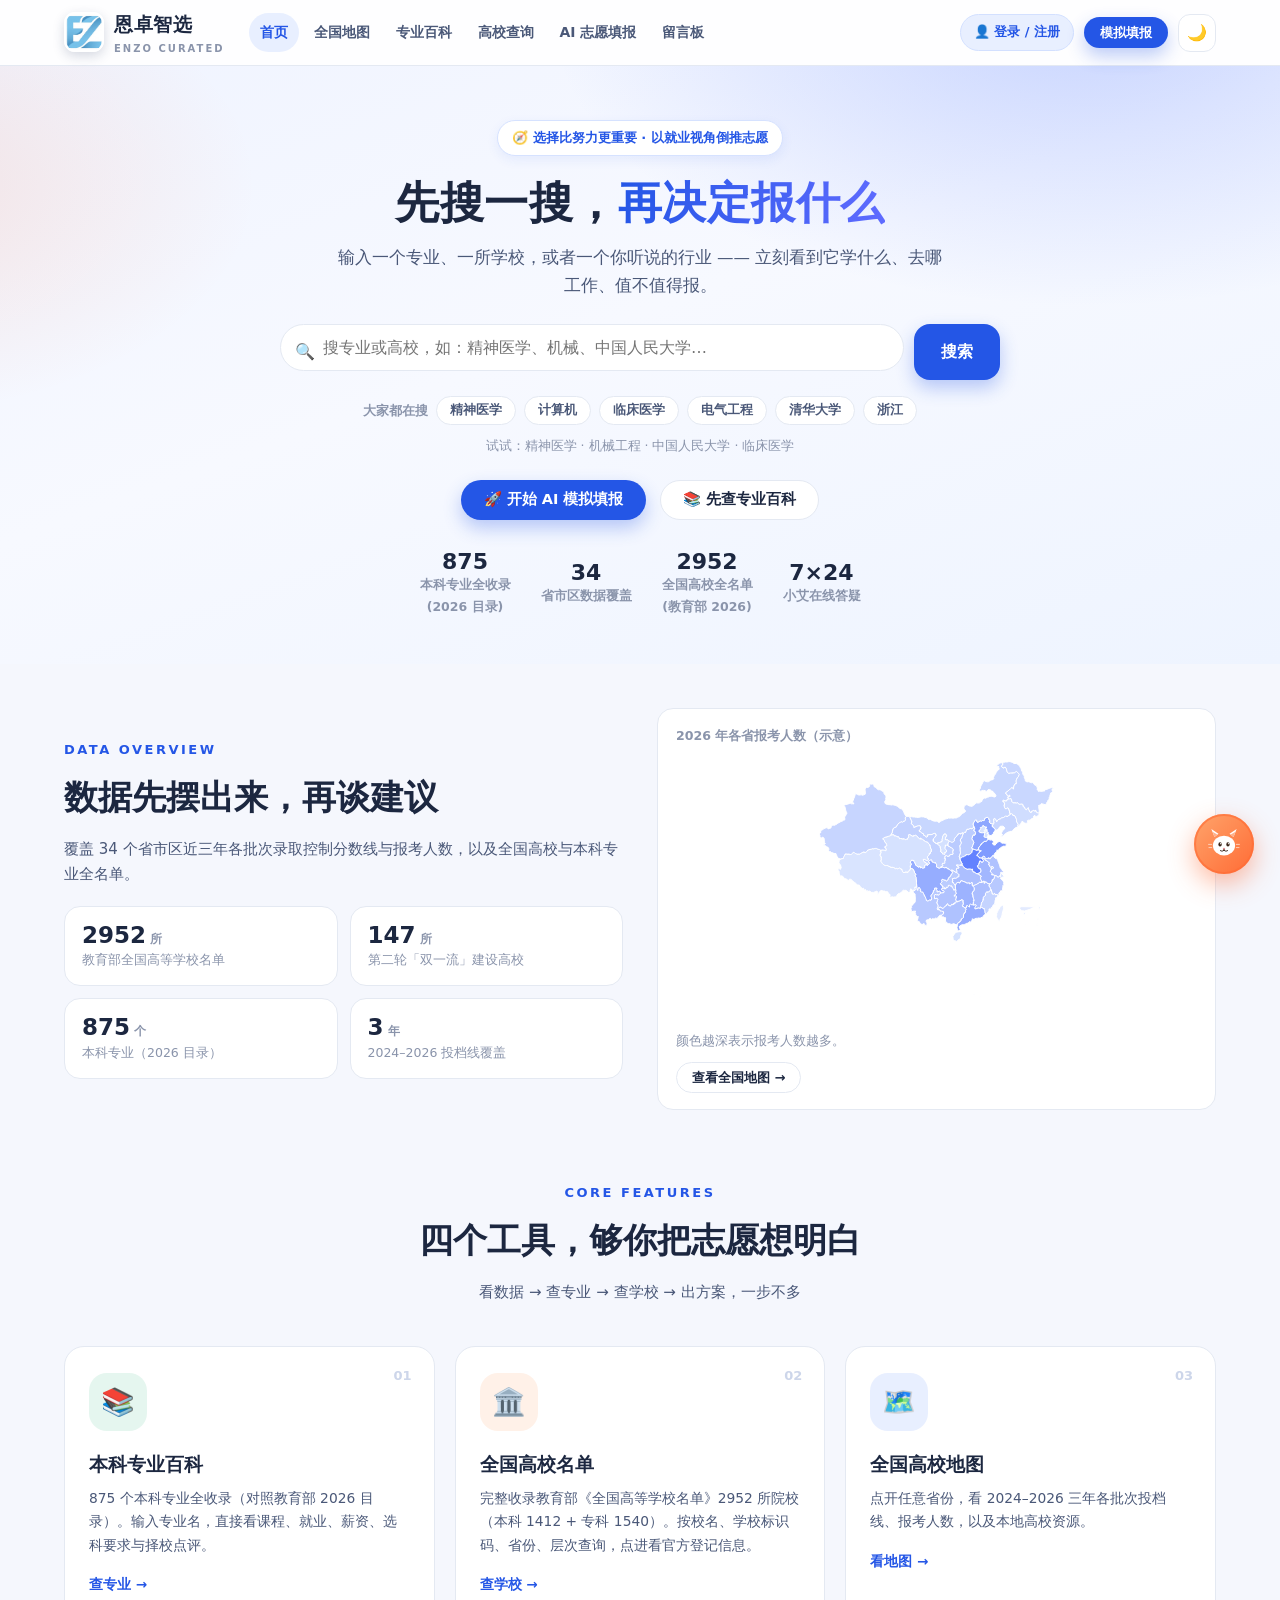
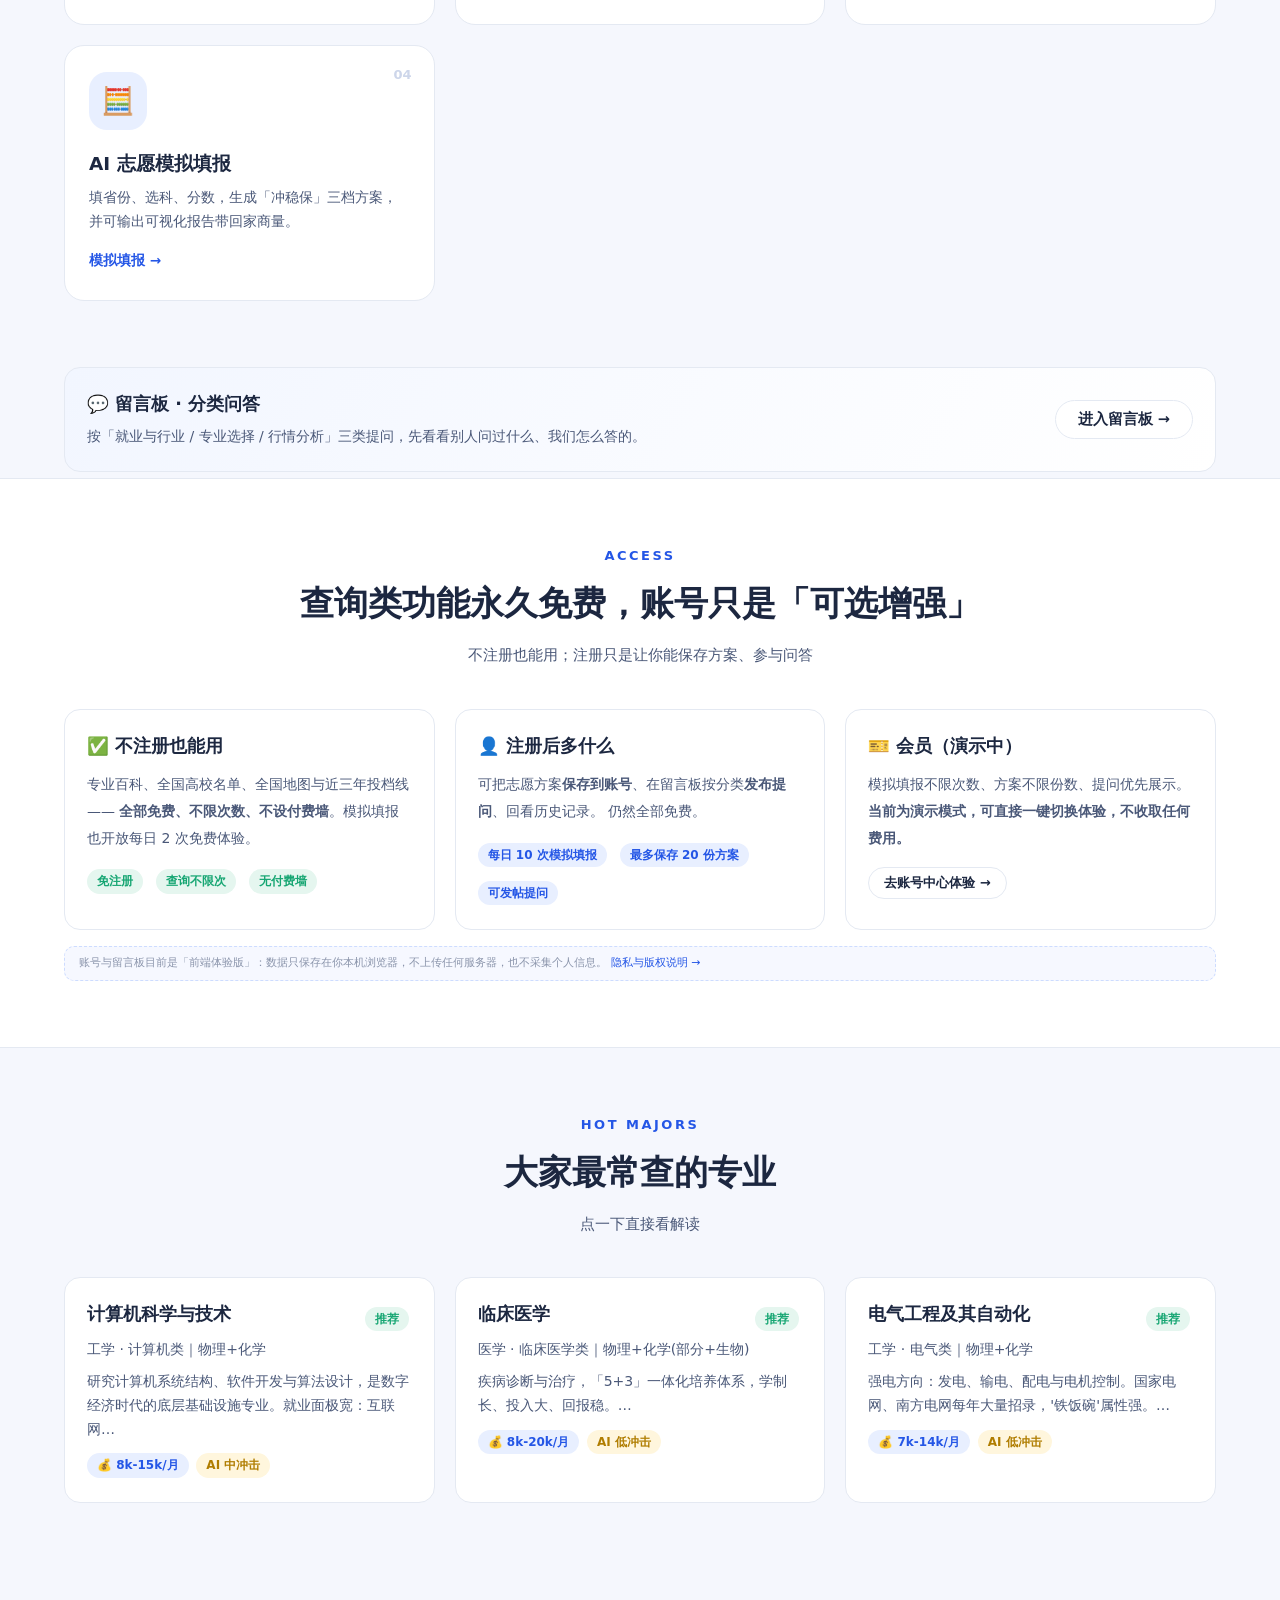
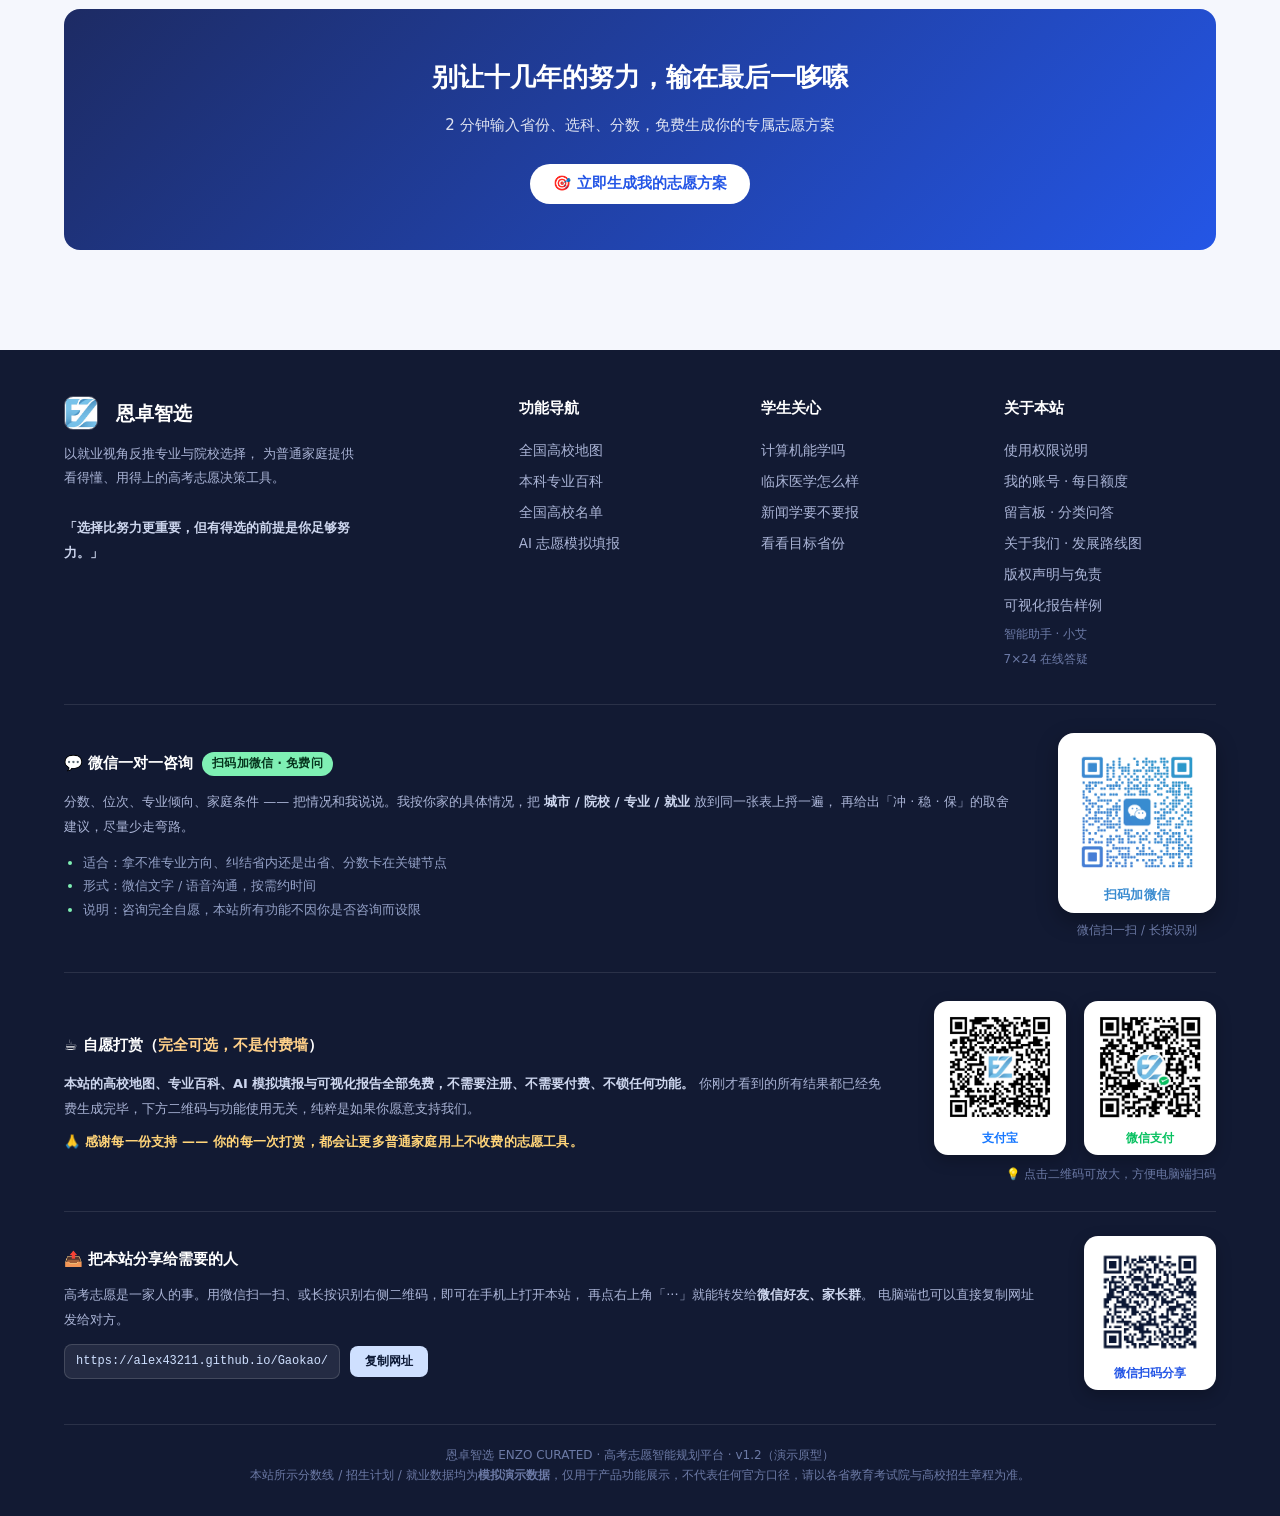
==== commit 273f168f: "feat(theme): 顶栏新增深蓝背景切换按钮 - 顶栏右上角新增主题切换按钮（🌙/☀️），点击在浅色与深蓝背景之间往返 - 配色改为变量分层：语义色 + 表面色，深色主题只重写变量，组件规则零复" ====
--- a/index.html
+++ b/index.html
@@ -25,6 +25,7 @@
 <link rel="icon" type="image/jpeg" href="assets/logo.jpg">
 <link rel="stylesheet" href="assets/css/style.css">
 <link rel="stylesheet" href="assets/css/app.css">
+<script>/* 首帧应用主题，避免深色模式刷新时白屏闪烁 */(function(){try{var t=localStorage.getItem("enzo_theme");if(t==="dark"){var d=document.documentElement;d.setAttribute("data-theme","dark");d.style.colorScheme="dark";}}catch(e){}})();</script>
 </head>
 <body>
 <div id="siteHeader"></div>
--- a/assets/css/style.css
+++ b/assets/css/style.css
@@ -1,6 +1,12 @@
 /* ============================================================
    高考志愿规划平台 v1.0 — 全站设计系统
    浅色主题 / 教育科技风
+
+   配色采用「变量分层」：
+     · 语义色（--brand / --ink / --line …）决定正文与组件观感
+     · 表面色（--surface / --surface-2 …）决定「白底面板」的层次
+   深色主题（html[data-theme="dark"]，见文件末尾）只重写这两组变量，
+   组件规则一律引用变量，因此无需为深色模式复制整套样式。
    ============================================================ */
 :root {
   --brand: #2456e6;
@@ -19,6 +25,20 @@
   --line: #e4e9f2;
   --bg: #f5f7fd;
   --card: #ffffff;
+  /* 表面层次：面板 / 次级面板 / 输入控件 / 轨道底 */
+  --surface: #ffffff;
+  --surface-2: #fbfcff;
+  --surface-3: #f1f4fa;
+  --surface-4: #eef1f6;
+  --row-hover: #fafcff;
+  --line-strong: #cddcff;
+  /* 顶部导航与两处渐变横幅（深色模式下需整体换色） */
+  --topbar-bg: rgba(255,255,255,.86);
+  --hero-bg:
+    radial-gradient(900px 500px at 85% -10%, rgba(111,143,255,.35), transparent 60%),
+    radial-gradient(700px 420px at -10% 20%, rgba(255,107,53,.14), transparent 55%),
+    linear-gradient(160deg, #f0f4ff 0%, #f7f9ff 45%, #eef4ff 100%);
+  --page-hero-bg: linear-gradient(150deg, #eaf0ff, #f6f8ff 50%, #eef3ff);
   --shadow: 0 10px 30px rgba(28, 44, 90, .08);
   --shadow-lg: 0 22px 60px rgba(28, 44, 90, .14);
   --radius: 16px;
@@ -46,7 +66,7 @@
 .topbar {
   position: sticky; top: 0; z-index: 900;
   height: var(--nav-h);
-  background: rgba(255,255,255,.86);
+  background: var(--topbar-bg);
   backdrop-filter: blur(14px);
   border-bottom: 1px solid var(--line);
 }
@@ -80,7 +100,7 @@
 /* ---------- 汉堡菜单（窄屏专用，桌面端隐藏） ---------- */
 .nav-toggle {
   display: none; width: 44px; height: 44px; padding: 0;
-  border: 1px solid var(--line); border-radius: 12px; background: #fff;
+  border: 1px solid var(--line); border-radius: 12px; background: var(--surface);
   cursor: pointer; flex-direction: column; align-items: center; justify-content: center; gap: 5px;
 }
 .nav-toggle span { display: block; width: 18px; height: 2px; background: var(--ink); border-radius: 2px; transition: .25s; }
@@ -91,7 +111,7 @@
 .mobile-nav {
   display: none; position: fixed; left: 0; right: 0;
   top: var(--nav-h); z-index: 899;
-  background: #fff; border-bottom: 1px solid var(--line);
+  background: var(--surface); border-bottom: 1px solid var(--line);
   box-shadow: var(--shadow);
   max-height: 0; overflow: hidden; transition: max-height .28s ease;
 }
@@ -115,7 +135,7 @@
 }
 .btn-brand { background: var(--brand); color: #fff; box-shadow: 0 8px 18px rgba(36,86,230,.3); }
 .btn-brand:hover { background: var(--brand-dark); transform: translateY(-1px); }
-.btn-ghost { background: #fff; color: var(--ink); border-color: var(--line); }
+.btn-ghost { background: var(--surface); color: var(--ink); border-color: var(--line); }
 .btn-ghost:hover { border-color: var(--brand); color: var(--brand); }
 .btn-accent { background: var(--accent); color: #fff; box-shadow: 0 8px 18px rgba(255,107,53,.32); }
 .btn-accent:hover { filter: brightness(1.06); transform: translateY(-1px); }
@@ -124,16 +144,13 @@
 /* ---------- 首页 Hero ---------- */
 .hero {
   position: relative; overflow: hidden;
-  background:
-    radial-gradient(900px 500px at 85% -10%, rgba(111,143,255,.35), transparent 60%),
-    radial-gradient(700px 420px at -10% 20%, rgba(255,107,53,.14), transparent 55%),
-    linear-gradient(160deg, #f0f4ff 0%, #f7f9ff 45%, #eef4ff 100%);
+  background: var(--hero-bg);
   padding: 72px 0 40px;
 }
 .hero-grid { display: grid; grid-template-columns: 1.15fr .85fr; gap: 48px; align-items: center; }
 .hero-eyebrow {
   display:inline-flex; align-items:center; gap:8px; font-size:13px; font-weight:700;
-  color: var(--brand); background:#fff; border:1px solid #d6e2ff; padding:6px 14px;
+  color: var(--brand); background:var(--surface); border:1px solid #d6e2ff; padding:6px 14px;
   border-radius:999px; margin-bottom:20px; box-shadow:0 4px 12px rgba(36,86,230,.08);
 }
 .hero h1 { font-size: clamp(32px, 4.4vw, 52px); line-height: 1.22; font-weight: 900; letter-spacing:.5px; }
@@ -148,14 +165,14 @@
 .home-search-input input {
   width:100%; padding: 13px 38px 13px 42px; border:1.5px solid var(--line);
   border-radius:999px; font-size:15px; font-family:var(--font); outline:none;
-  background:#fff; transition:.2s;
+  background:var(--surface); transition:.2s;
 }
 .home-search-input input:focus { border-color:var(--brand); box-shadow:0 0 0 4px rgba(36,86,230,.1); }
 .home-search-input .hsi { position:absolute; left:15px; top:50%; transform:translateY(-50%); font-size:16px; color:var(--ink-3); }
 .hs-clear {
   position:absolute; right:13px; top:50%; transform:translateY(-50%);
   width:22px; height:22px; border:none; border-radius:50%; cursor:pointer;
-  background:#e3e9f5; color:var(--ink-2); font-size:12px; line-height:1;
+  background:var(--surface-4); color:var(--ink-2); font-size:12px; line-height:1;
   display:none; place-items:center; padding:0;
 }
 .home-search.has-val .hs-clear { display:grid; }
@@ -165,7 +182,7 @@
 .hs-results.open { display:grid; }
 .hs-group { font-size:13px; font-weight:800; color:var(--ink-2); margin-top:6px; }
 .hs-card {
-  display:block; background:#fff; border:1px solid var(--line); border-radius:14px;
+  display:block; background:var(--surface); border:1px solid var(--line); border-radius:14px;
   padding: 13px 16px; transition:.2s; color:inherit;
 }
 .hs-card:hover { border-color:#cddcff; box-shadow: var(--shadow); transform: translateY(-2px); }
@@ -173,13 +190,13 @@
 .hs-card-h b { font-size:15.5px; font-weight:800; }
 .hs-card-m { font-size:12px; color:var(--ink-3); margin-top:4px; }
 .hs-card-d { font-size:13px; color:var(--ink-2); margin-top:6px; line-height:1.7; }
-.hs-empty { font-size:14px; color:var(--ink-2); line-height:1.9; background:#fff; border:1px dashed var(--line); border-radius:14px; padding:18px; }
+.hs-empty { font-size:14px; color:var(--ink-2); line-height:1.9; background:var(--surface); border:1px dashed var(--line); border-radius:14px; padding:18px; }
 .hs-more { margin-top:8px; font-size:13.5px; font-weight:700; }
 
 /* ---------- 高校页：官方链接卡 ---------- */
 .link-card {
   display:block; padding:14px 16px; border:1px solid var(--line); border-radius:14px;
-  background:#fff; color:inherit; transition:.2s;
+  background:var(--surface); color:inherit; transition:.2s;
 }
 .link-card:hover { border-color:#cddcff; box-shadow:var(--shadow); transform:translateY(-2px); }
 .link-card b { display:block; font-size:14.5px; font-weight:800; color:var(--brand); }
@@ -189,7 +206,7 @@
 .hero-trust .t span { font-size:12.5px; }
 .hero-visual { position: relative; }
 .hero-card {
-  background: #fff; border-radius: 24px; padding: 22px; box-shadow: var(--shadow-lg);
+  background: var(--surface); border-radius: 24px; padding: 22px; box-shadow: var(--shadow-lg);
   border: 1px solid rgba(255,255,255,.9);
 }
 .hero-mini-map { width:100%; height:270px; }
@@ -198,7 +215,7 @@
 .mini-stat b { font-size:16px; color:var(--brand); display:block; }
 .mini-stat span { font-size:11.5px; color:var(--ink-3); }
 .float-chip {
-  position:absolute; background:#fff; border-radius:14px; box-shadow:var(--shadow-lg);
+  position:absolute; background:var(--surface); border-radius:14px; box-shadow:var(--shadow-lg);
   padding:10px 14px; font-size:12.5px; font-weight:700; display:flex; gap:8px; align-items:center;
   border:1px solid var(--line); animation: bob 3.2s ease-in-out infinite;
 }
@@ -208,7 +225,7 @@
 
 /* ---------- 区块通用 ---------- */
 .section { padding: 66px 0; }
-.section.alt { background: #fff; border-top: 1px solid var(--line); border-bottom:1px solid var(--line); }
+.section.alt { background: var(--surface); border-top: 1px solid var(--line); border-bottom:1px solid var(--line); }
 .section-head { text-align:center; max-width:720px; margin:0 auto 40px; }
 .section-head .tag { color: var(--brand); font-weight:800; font-size:13px; letter-spacing:2.5px; text-transform: uppercase; }
 .section-head h2 { font-size: clamp(24px, 3vw, 34px); font-weight: 900; margin: 8px 0 10px; }
@@ -241,7 +258,7 @@
 .ib-purple{ background:#f0ebff;} .ib-red{ background: var(--red-soft);}
 
 /* ---------- 功能入口卡片 (首页4大) ---------- */
-.feat-card { background:#fff; border-radius:20px; padding:26px 24px; border:1px solid var(--line); transition:.25s; position:relative; display:block; color:inherit; }
+.feat-card { background:var(--surface); border-radius:20px; padding:26px 24px; border:1px solid var(--line); transition:.25s; position:relative; display:block; color:inherit; }
 .feat-card:hover { transform: translateY(-6px); box-shadow: var(--shadow-lg); border-color:#cddcff; }
 .feat-card .num { position:absolute; top:18px; right:22px; font-size:13px; font-weight:800; color:#cdd6ea; }
 .feat-card .ico { width:58px;height:58px;border-radius:18px;display:grid;place-items:center;font-size:27px;margin-bottom:18px; }
@@ -252,23 +269,23 @@
 
 /* ---------- 地图页 ---------- */
 .page-hero {
-  background: linear-gradient(150deg, #eaf0ff, #f6f8ff 50%, #eef3ff);
+  background: var(--page-hero-bg);
   border-bottom:1px solid var(--line); padding: 42px 0 0;
 }
 .page-hero h1 { font-size: clamp(24px,3vw,32px); font-weight:900; }
 .page-hero .crumb { color:var(--ink-3); font-size:13px; font-weight:600; margin-bottom:6px; }
 .page-hero p { color:var(--ink-2); margin-top:8px; max-width:720px; }
 .map-layout { display:grid; grid-template-columns: 1.5fr 1fr; gap: 24px; padding: 30px 0 70px; align-items:start; }
-.map-shell { background:#fff; border:1px solid var(--line); border-radius:20px; padding:16px; box-shadow: var(--shadow); }
+.map-shell { background:var(--surface); border:1px solid var(--line); border-radius:20px; padding:16px; box-shadow: var(--shadow); }
 #chinaMap { width:100%; height:640px; }
 .map-tip { font-size:12.5px; color:var(--ink-3); padding: 8px 6px 0; display:flex; gap:14px; flex-wrap:wrap; }
 .legend-dot { display:inline-block; width:10px;height:10px;border-radius:3px;margin-right:5px; }
 .side-panel { display:flex; flex-direction:column; gap:16px; }
-.side-stat-card { background:#fff;border:1px solid var(--line);border-radius:16px;padding:18px 20px;box-shadow:var(--shadow); }
+.side-stat-card { background:var(--surface);border:1px solid var(--line);border-radius:16px;padding:18px 20px;box-shadow:var(--shadow); }
 .side-stat-card h4 { font-size:13px; color:var(--ink-3); font-weight:700; letter-spacing:1px; margin-bottom:12px; }
 .prov-quick { display:grid; grid-template-columns:repeat(3,1fr); gap:9px; }
 .prov-quick button {
-  border:1px solid var(--line); background:#fff; border-radius:10px; padding:9px 4px;
+  border:1px solid var(--line); background:var(--surface); border-radius:10px; padding:9px 4px;
   font-family:var(--font); font-size:13px; font-weight:700; color:var(--ink-2); cursor:pointer; transition:.18s;
 }
 .prov-quick button:hover { border-color:var(--brand); color:var(--brand); background:var(--brand-soft); }
@@ -292,17 +309,17 @@
 .prov-body { padding: 46px 0 80px; }
 
 /* ---------- 表格 / 列表 ---------- */
-.data-table { width:100%; border-collapse: collapse; background:#fff; border-radius:14px; overflow:hidden; border:1px solid var(--line); font-size:13.8px; }
+.data-table { width:100%; border-collapse: collapse; background:var(--surface); border-radius:14px; overflow:hidden; border:1px solid var(--line); font-size:13.8px; }
 .data-table th { background:var(--brand-soft); color:var(--brand-dark); text-align:left; padding:12px 14px; font-weight:800; font-size:13px; }
 .data-table td { padding:11px 14px; border-top:1px solid var(--line); }
-.data-table tr:hover td { background:#fafcff; }
+.data-table tr:hover td { background:var(--row-hover); }
 
 .chip {
   display:inline-block; padding:2px 10px; border-radius:999px; font-size:12px; font-weight:700;
   background:var(--brand-soft); color:var(--brand); margin:2px 3px 2px 0;
 }
 .chip.green{background:var(--green-soft);color:var(--green);} .chip.gold{background:#fff6dd;color:#b07d00;}
-.chip.red{background:var(--red-soft);color:var(--red);} .chip.gray{background:#eef1f6;color:var(--ink-3);}
+.chip.red{background:var(--red-soft);color:var(--red);} .chip.gray{background:var(--surface-4);color:var(--ink-3);}
 .chip.purple{background:#f0ebff;color:#6b4fd8;}
 
 .tag-badge {
@@ -311,13 +328,13 @@
 .tag-985{background:linear-gradient(120deg,#7b2ff7,#2456e6);color:#fff;}
 .tag-211{background:linear-gradient(120deg,#2456e6,#2aa1e6);color:#fff;}
 .tag-syl{background:linear-gradient(120deg,#ff6b35,#f5b301);color:#fff;}
-.tag-ben{background:#eef1f6;color:var(--ink-2);}
+.tag-ben{background:var(--surface-4);color:var(--ink-2);}
 
 /* ---------- 专业百科 ---------- */
 /* 注意：filter-bar 曾经是 position:sticky 永久吸顶，手机上占掉近半屏，
    用户反馈「滑到哪都挡着」。改为「只在与页面顶部同屏时吸附」——
    即用 :not(.stuck) 控制：一旦滚过 hero 区就取消吸顶，让内容占满屏幕。 */
-.filter-bar { background:#fff; border:1px solid var(--line); border-radius:16px; padding: 14px; box-shadow: var(--shadow); margin-bottom: 24px; }
+.filter-bar { background:var(--surface); border:1px solid var(--line); border-radius:16px; padding: 14px; box-shadow: var(--shadow); margin-bottom: 24px; }
 .filter-bar.stuck { position:sticky; top: calc(var(--nav-h) + 8px); z-index: 50; }
 
 /* 搜索栏：搜完即收起，把屏幕让给结果 */
@@ -329,7 +346,7 @@
 .search-clear {
   position:absolute; right:12px; top:50%; transform:translateY(-50%);
   width:22px; height:22px; border:none; border-radius:50%; cursor:pointer;
-  background:#e3e9f5; color:var(--ink-2); font-size:12px; line-height:1;
+  background:var(--surface-4); color:var(--ink-2); font-size:12px; line-height:1;
   display:none; place-items:center; padding:0;
 }
 .search-box.has-val .search-clear { display:grid; }
@@ -338,22 +355,22 @@
 /* 搜索折叠：搜完点按钮即收起，结果直接顶到上方 */
 .search-collapsed {
   display:flex; align-items:center; justify-content:space-between; gap:10px;
-  padding: 9px 14px; background:#f4f7ff; border:1px solid #dbe4ff;
+  padding: 9px 14px; background:var(--surface-3); border:1px solid #dbe4ff;
   border-radius: 12px; margin-bottom: 14px;
 }
 .search-collapsed .q { font-size:13.5px; color:var(--ink-2); }
 .search-collapsed .q b { color:var(--brand); }
 .search-collapsed button {
-  border:1px solid var(--line); background:#fff; color:var(--ink-2);
+  border:1px solid var(--line); background:var(--surface); color:var(--ink-2);
   border-radius:999px; padding:5px 13px; font-size:12.5px; font-weight:700;
   cursor:pointer; font-family:var(--font); white-space:nowrap;
 }
 .search-collapsed button:hover { border-color:var(--brand); color:var(--brand); }
 .filter-tags { display:flex; gap:8px; flex-wrap:wrap; }
-.ft { padding:6px 15px; border-radius:999px; border:1.5px solid var(--line); background:#fff; font-size:13px; font-weight:700; color:var(--ink-2); cursor:pointer; font-family:var(--font); transition:.18s; }
+.ft { padding:6px 15px; border-radius:999px; border:1.5px solid var(--line); background:var(--surface); font-size:13px; font-weight:700; color:var(--ink-2); cursor:pointer; font-family:var(--font); transition:.18s; }
 .ft:hover{ border-color:var(--brand); color:var(--brand);}
 .ft.on { background:var(--brand); border-color:var(--brand); color:#fff; }
-.major-card { background:#fff; border:1px solid var(--line); border-radius:16px; padding:20px; transition:.22s; cursor:pointer; position:relative; }
+.major-card { background:var(--surface); border:1px solid var(--line); border-radius:16px; padding:20px; transition:.22s; cursor:pointer; position:relative; }
 .major-card:hover { transform: translateY(-4px); box-shadow: var(--shadow-lg); border-color:#cddcff; }
 .major-card .top { display:flex; justify-content:space-between; align-items:flex-start; gap:8px; }
 .major-card h3 { font-size:16.5px; font-weight:900; }
@@ -367,7 +384,7 @@
 .modal-mask { position:fixed; inset:0; background:rgba(15,23,48,.5); backdrop-filter: blur(4px); z-index:1200; display:none; align-items:flex-start; justify-content:center; padding:6vh 18px; overflow:auto; }
 .modal-mask.open { display:flex; }
 .modal {
-  background:#fff; border-radius:22px; max-width: 760px; width:100%; padding: 30px 32px;
+  background:var(--surface); border-radius:22px; max-width: 760px; width:100%; padding: 30px 32px;
   box-shadow: var(--shadow-lg); animation: pop .25s ease;
 }
 @keyframes pop { from{ transform: translateY(18px) scale(.98); opacity:0;} to{ transform:none; opacity:1;} }
@@ -375,7 +392,7 @@
 .modal .close-x { position:absolute; top:18px; right:20px; cursor:pointer; font-size:20px; color:var(--ink-3); background:none; border:none; }
 
 /* ---------- 表单(填报) ---------- */
-.wizard-card { background:#fff; border:1px solid var(--line); border-radius:22px; box-shadow:var(--shadow); overflow:hidden; }
+.wizard-card { background:var(--surface); border:1px solid var(--line); border-radius:22px; box-shadow:var(--shadow); overflow:hidden; }
 .wizard-steps { display:flex; background: var(--bg); border-bottom:1px solid var(--line); padding: 0 8px; position:relative; }
 .wstep { flex:1; text-align:center; padding:15px 6px; font-size:13px; color:var(--ink-3); font-weight:700; position:relative; border-bottom:3px solid transparent; cursor:pointer; }
 .wstep .n { display:inline-grid; place-items:center; width:24px;height:24px;border-radius:50%;background:#dde4f2;color:#fff;font-size:12px;margin-right:6px;font-weight:900; }
@@ -392,7 +409,7 @@
 .form-label { font-size:13px; font-weight:800; color:var(--ink-3); letter-spacing:.6px; margin-bottom:14px; }
 .form-label b { font-size:16px; color:var(--ink); margin-left:8px; letter-spacing:0; }
 .select-grid { display:grid; grid-template-columns: repeat(4,1fr); gap:10px; }
-.opt-card { border:1.6px solid var(--line); border-radius:13px; padding: 13px 10px; text-align:center; cursor:pointer; background:#fff; transition:.15s; font-size:14px; font-weight:700; color:var(--ink-2); }
+.opt-card { border:1.6px solid var(--line); border-radius:13px; padding: 13px 10px; text-align:center; cursor:pointer; background:var(--surface); transition:.15s; font-size:14px; font-weight:700; color:var(--ink-2); }
 .opt-card small { display:block; font-size:11px; color:var(--ink-3); font-weight:600; margin-top:2px; }
 .opt-card:hover { border-color:var(--brand); }
 .opt-card.on { border-color: var(--brand); background: var(--brand-soft); color: var(--brand); box-shadow: inset 0 0 0 1px var(--brand); }
@@ -432,7 +449,7 @@
 .foot-qrs { display:flex; gap:18px; }
 .foot-qr {
   width: 132px; padding: 10px 10px 8px; border:0; border-radius: 14px;
-  background:#fff; cursor: zoom-in; font-family: inherit;
+  background:var(--surface); cursor: zoom-in; font-family: inherit;
   box-shadow: 0 5px 16px rgba(0,0,0,.24);
   transition: transform .22s, box-shadow .22s;
 }
@@ -468,7 +485,7 @@
 .foot-share-copy:hover { background:#fff; transform: translateY(-1px); }
 .foot-share-qr {
   width: 132px; padding: 10px 10px 8px; border:0; border-radius: 14px;
-  background:#fff; cursor: zoom-in; font-family: inherit;
+  background:var(--surface); cursor: zoom-in; font-family: inherit;
   box-shadow: 0 5px 16px rgba(0,0,0,.24);
   transition: transform .22s, box-shadow .22s;
 }
@@ -484,7 +501,7 @@
 }
 .qr-lightbox.open { display:grid; }
 .qr-lightbox img {
-  width: min(72vw, 72vh, 400px); display:block; background:#fff;
+  width: min(72vw, 72vh, 400px); display:block; background:var(--surface);
   padding: 14px; border-radius: 18px; box-shadow: 0 24px 60px rgba(0,0,0,.5);
 }
 .qr-lightbox .cap { color:#fff; text-align:center; font-size:14px; font-weight:700; margin-top: 14px; }
@@ -532,7 +549,7 @@
 @keyframes pulse { 0%{ transform: scale(1); opacity:.9;} 100%{ transform:scale(1.55); opacity:0;} }
 .chat-panel {
   position: fixed; right: 24px; bottom: 96px; z-index: 1001; width: 390px; height: min(600px, calc(100vh - 130px));
-  background:#fff; border-radius: 22px; box-shadow: var(--shadow-lg); overflow:hidden;
+  background:var(--surface); border-radius: 22px; box-shadow: var(--shadow-lg); overflow:hidden;
   display:none; flex-direction: column; border: 1px solid var(--line);
   transform-origin: bottom right;
 }
@@ -551,14 +568,14 @@
 .chat-body { flex:1; overflow-y:auto; padding:16px 14px; background:#f8faff; display:flex; flex-direction:column; gap:12px; }
 .chat-msg { max-width: 82%; padding: 10px 14px; border-radius: 15px; font-size: 13.8px; line-height:1.65; animation: msgIn .3s; white-space: pre-wrap; word-break: break-word; }
 @keyframes msgIn { from{ opacity:0; transform: translateY(6px);} to{ opacity:1; transform:none;} }
-.chat-msg.bot { background:#fff; border:1px solid var(--line); border-bottom-left-radius: 5px; align-self: flex-start; box-shadow: 0 3px 10px rgba(28,44,90,.05); }
+.chat-msg.bot { background:var(--surface); border:1px solid var(--line); border-bottom-left-radius: 5px; align-self: flex-start; box-shadow: 0 3px 10px rgba(28,44,90,.05); }
 .chat-msg.user { background: var(--brand); color:#fff; border-bottom-right-radius: 5px; align-self: flex-end; }
 .chat-msg .who { font-size:10.5px; font-weight:900; color: var(--ink-3); margin-bottom: 3px; letter-spacing: .5px; }
 .chat-msg.user .who { color: rgba(255,255,255,.75); }
 .chat-quick { display:flex; gap:7px; flex-wrap:wrap; padding: 9px 12px; background:#f8faff; border-top:1px dashed var(--line); }
-.chat-quick button { border:1px solid var(--line); background:#fff; border-radius:999px; font-size:12px; padding:5px 12px; color:var(--ink-2); cursor:pointer; font-family:var(--font); font-weight:600; transition:.15s; }
+.chat-quick button { border:1px solid var(--line); background:var(--surface); border-radius:999px; font-size:12px; padding:5px 12px; color:var(--ink-2); cursor:pointer; font-family:var(--font); font-weight:600; transition:.15s; }
 .chat-quick button:hover { color:var(--brand); border-color: var(--brand); background: var(--brand-soft); }
-.chat-input { display:flex; gap: 9px; padding: 11px 12px; background:#fff; border-top:1px solid var(--line); }
+.chat-input { display:flex; gap: 9px; padding: 11px 12px; background:var(--surface); border-top:1px solid var(--line); }
 .chat-input input { flex:1; border:1.5px solid var(--line); border-radius:999px; padding: 10px 16px; font-size:13.8px; font-family:var(--font); outline:none; }
 .chat-input input:focus{ border-color: var(--brand);}
 .chat-input button { width:42px;height:42px;border-radius:50%;border:none;background:var(--brand);color:#fff;font-size:17px;cursor:pointer; display:grid;place-items:center; }
@@ -579,13 +596,13 @@
 .report-cover .meta b { font-size:15px; }
 .cover-badge { position:absolute; top:26px; right:30px; background:rgba(255,255,255,.16); border:1px solid rgba(255,255,255,.3); padding:6px 14px; border-radius:999px; font-size:12px; font-weight:800; letter-spacing:2px; }
 .report-grid { display:grid; grid-template-columns: repeat(3,1fr); gap: 18px; margin: 24px 0; }
-.rkpi { background:#fff;border:1px solid var(--line);border-radius:16px;padding:20px;box-shadow:var(--shadow); }
+.rkpi { background:var(--surface);border:1px solid var(--line);border-radius:16px;padding:20px;box-shadow:var(--shadow); }
 .rkpi .l { font-size:12.5px;color:var(--ink-3);font-weight:700; }
 .rkpi .v { font-size:30px;font-weight:900; color: var(--ink); margin-top:4px; }
 .rkpi .v small{ font-size:15px; color: var(--ink-3); font-weight:700;}
 .rkpi .d { font-size:12.5px; margin-top:5px; font-weight:600; }
 .rkpi.danger .v{color:var(--red);} .rkpi.ok .v{color:var(--green);} .rkpi.warn .v{color:var(--gold);}
-.report-card { background:#fff; border:1px solid var(--line); border-radius: 20px; padding: 26px; box-shadow: var(--shadow); margin-bottom: 22px; }
+.report-card { background:var(--surface); border:1px solid var(--line); border-radius: 20px; padding: 26px; box-shadow: var(--shadow); margin-bottom: 22px; }
 .report-card h2 { font-size: 19px; font-weight: 900; display:flex; align-items:center; gap:10px; margin-bottom: 18px; }
 .report-card h2 .em { font-size: 23px; }
 .chart-box { height: 300px; width:100%; }
@@ -613,7 +630,7 @@
 
 @media print {
   .topbar, .site-footer, .chat-fab, .chat-panel, .print-btn, .no-print { display:none !important; }
-  body { background:#fff; }
+  body { background:var(--surface); }
   .report-shell { padding:0; max-width:100%; }
   .report-cover { border-radius:0; }
   .report-card, .rkpi { box-shadow:none; break-inside: avoid; }
@@ -746,7 +763,7 @@
 .lp-hint b { color:var(--brand); }
 .lp-select {
   width:100%; margin-top:10px; padding:9px 12px; font-size:13.5px; font-family:inherit;
-  color:var(--ink); background:#fff; border:1px solid var(--line); border-radius:10px; cursor:pointer;
+  color:var(--ink); background:var(--surface); border:1px solid var(--line); border-radius:10px; cursor:pointer;
 }
 .lp-select:focus { outline:none; border-color:var(--brand); box-shadow:0 0 0 3px var(--brand-soft); }
 .lp-picked { display:flex; align-items:center; justify-content:space-between; gap:8px; margin-bottom:6px; }
@@ -767,7 +784,7 @@
 .lp-year:last-of-type { margin-bottom:0; }
 .lp-year-h {
   display:flex; align-items:baseline; justify-content:space-between; gap:8px; flex-wrap:wrap;
-  padding:8px 12px; background:#f4f7ff; border-bottom:1px solid var(--line);
+  padding:8px 12px; background:var(--surface-3); border-bottom:1px solid var(--line);
 }
 .lp-year-h b { font-size:14px; color:var(--brand); font-weight:800; }
 .lp-year-h .lp-cand { font-size:12px; color:var(--ink-2); font-weight:600; text-align:right; line-height:1.7; }
@@ -784,3 +801,116 @@
 .lp-split .sp b { font-size:15.5px; color:var(--brand); font-weight:800; }
 .lp-delta { font-weight:700; font-size:11.5px; color:var(--ink-3); }
 .lp-src { margin-top:10px; font-size:11px; color:var(--ink-3); line-height:1.85; }
+
+/* ============================================================
+   主题切换按钮（顶栏右侧）
+   ============================================================ */
+.theme-toggle {
+  width: 38px; height: 38px; flex: 0 0 38px;
+  display: inline-grid; place-items: center;
+  border: 1px solid var(--line); border-radius: 12px;
+  background: var(--surface); color: var(--ink-2);
+  font-size: 16px; line-height: 1; padding: 0; cursor: pointer;
+  transition: border-color .2s, color .2s, transform .2s;
+}
+.theme-toggle:hover { border-color: var(--brand); color: var(--brand); transform: translateY(-1px); }
+.theme-toggle:active { transform: translateY(0) scale(.95); }
+.theme-toggle:focus-visible { outline: 2px solid var(--brand); outline-offset: 2px; }
+.theme-toggle .tt-ico { display: block; transition: transform .35s ease; }
+html[data-theme="dark"] .theme-toggle .tt-ico { transform: rotate(-18deg); }
+
+@media (max-width: 480px) {
+  .theme-toggle { width: 34px; height: 34px; flex-basis: 34px; font-size: 15px; }
+}
+
+/* ============================================================
+   深色主题 —— 深蓝背景
+   只覆写变量 + 少量「浅色硬编码」的历史遗留，组件规则无需重写。
+   切换方式：html[data-theme="dark"]（由 assets/js/theme.js 写入）
+   ============================================================ */
+html[data-theme="dark"] {
+  color-scheme: dark;
+
+  /* 语义色：深底上需要更亮的文字与更亮的品牌色 */
+  --brand: #6d8dff;
+  --brand-dark: #a8c0ff;
+  --brand-soft: #1b2a52;
+  --accent: #ff8556;
+  --accent-soft: #3a2418;
+  --gold: #ffc63d;
+  --green: #2ecf9b;
+  --green-soft: #103226;
+  --red: #ff6b6f;
+  --red-soft: #3a1c20;
+  --ink: #e9eefb;
+  --ink-2: #b3c1e0;
+  --ink-3: #7e8fb8;
+  --line: #26355c;
+  --line-strong: #3a5a9e;
+
+  /* 表面色：深蓝底 + 略亮的面板，保持层次感 */
+  --bg: #0a1230;
+  --card: #131f42;
+  --surface: #131f42;
+  --surface-2: #0f1a38;
+  --surface-3: #18244a;
+  --surface-4: #223054;
+  --row-hover: #1a2749;
+
+  --topbar-bg: rgba(11,18,42,.88);
+  --hero-bg:
+    radial-gradient(900px 500px at 85% -10%, rgba(80,120,255,.28), transparent 60%),
+    radial-gradient(700px 420px at -10% 20%, rgba(255,107,53,.12), transparent 55%),
+    linear-gradient(160deg, #0b1533 0%, #0d193c 45%, #0a1229 100%);
+  --page-hero-bg: linear-gradient(150deg, #101c40, #0c1734 50%, #0a1230);
+
+  --shadow: 0 10px 30px rgba(0,0,0,.45);
+  --shadow-lg: 0 22px 60px rgba(0,0,0,.55);
+}
+
+/* 表单控件：深色下必须显式给底色，否则会沿用浏览器默认的白 */
+html[data-theme="dark"] input,
+html[data-theme="dark"] textarea,
+html[data-theme="dark"] select {
+  background: var(--surface-2); color: var(--ink);
+}
+html[data-theme="dark"] input::placeholder,
+html[data-theme="dark"] textarea::placeholder { color: var(--ink-3); }
+html[data-theme="dark"] ::selection { background: #2b4a8f; color: #fff; }
+
+/* --brand-dark 在深色下转为「文字色」，不能再当按钮悬浮底色；
+   --brand 在深色下偏亮（利于当文字/链接），实心按钮需用更深的填充保证白字对比度 */
+html[data-theme="dark"] .btn-brand { background: #4a6ff0; }
+html[data-theme="dark"] .btn-brand:hover { background: #3b5fd8; }
+html[data-theme="dark"] .ub-guest:hover { background: var(--surface-3); }
+html[data-theme="dark"] .logo-img { border-color: var(--line); }
+
+/* 浅色强调底 → 同色系暗色调 */
+html[data-theme="dark"] .ib-gold { background: #3a2f12; }
+html[data-theme="dark"] .ib-purple { background: #2a2158; }
+html[data-theme="dark"] .chip.gold { background: #3a2f12; color: var(--gold); }
+html[data-theme="dark"] .chip.purple { background: #2a2158; color: #c0b1ff; }
+html[data-theme="dark"] .chip.gray { background: var(--surface-4); }
+html[data-theme="dark"] .tag-ben { background: var(--surface-4); }
+html[data-theme="dark"] .ub-user.is-member .ub-role { background: #3a2f12; color: var(--gold); }
+html[data-theme="dark"] .notice.warn { background: #2f2611; border-color: #5a4a1e; color: #ffd089; }
+html[data-theme="dark"] .role-card.is-member.on { background: #2f2611; }
+html[data-theme="dark"] .post.is-demo { background: linear-gradient(180deg, #2a2413, var(--card)); border-color: #4a3f1e; }
+
+/* 其余浅底遗留 */
+html[data-theme="dark"] .wstep .n { background: var(--surface-4); color: var(--ink-2); }
+html[data-theme="dark"] .hero-eyebrow { border-color: var(--line-strong); }
+html[data-theme="dark"] .search-collapsed { background: var(--surface-3); border-color: var(--line-strong); }
+html[data-theme="dark"] .chat-body,
+html[data-theme="dark"] .chat-quick { background: var(--surface-2); }
+html[data-theme="dark"] .chat-msg.bot { box-shadow: none; }
+html[data-theme="dark"] .badge-mini { background: var(--surface-3); }
+html[data-theme="dark"] .lp-split .sp { background: var(--surface-3); }
+html[data-theme="dark"] .hs-clear,
+html[data-theme="dark"] .search-clear:hover { background: var(--surface-4); }
+
+/* 主题切换的过渡（仅作用于整页底色，避免给所有组件加 transition 破坏既有动效） */
+@media (prefers-reduced-motion: no-preference) {
+  body { transition: background-color .3s ease, color .3s ease; }
+  .topbar { transition: background-color .3s ease, border-color .3s ease; }
+}
--- a/assets/css/app.css
+++ b/assets/css/app.css
@@ -22,7 +22,7 @@
 .ub-guest:hover { background: #dbe7ff; }
 .ub-user {
   display: inline-flex; align-items: center; gap: 8px; padding: 5px 12px 5px 5px;
-  border-radius: 999px; background: #fff; border: 1px solid var(--line);
+  border-radius: 999px; background: var(--surface); border: 1px solid var(--line);
   font-size: 13px; font-weight: 800; color: var(--ink); white-space: nowrap;
 }
 .ub-user:hover { border-color: var(--brand); }
@@ -57,7 +57,7 @@
 }
 .quick-tags .qt-lb { font-size: 12.5px; color: var(--ink-3); font-weight: 700; }
 .quick-tags button {
-  border: 1px solid var(--line); background: #fff; border-radius: 999px;
+  border: 1px solid var(--line); background: var(--surface); border-radius: 999px;
   padding: 5px 13px; font-family: var(--font); font-size: 12.5px; font-weight: 700;
   color: var(--ink-2); cursor: pointer; transition: .18s;
 }
@@ -82,12 +82,12 @@
 .notice.danger { background: var(--red-soft); border-color: #f8cccc; color: #a5272b; }
 
 .quota {
-  background: #fff; border: 1px solid var(--line); border-radius: 14px; padding: 15px 17px;
+  background: var(--surface); border: 1px solid var(--line); border-radius: 14px; padding: 15px 17px;
 }
 .quota-h { display: flex; justify-content: space-between; align-items: baseline; gap: 10px; margin-bottom: 9px; flex-wrap: wrap; }
 .quota-h b { font-size: 14px; font-weight: 800; }
 .quota-h .qv { font-size: 12.5px; color: var(--ink-3); font-weight: 700; }
-.quota-bar { height: 9px; border-radius: 999px; background: #eef1f6; overflow: hidden; }
+.quota-bar { height: 9px; border-radius: 999px; background: var(--surface-4); overflow: hidden; }
 .quota-fill { height: 100%; border-radius: 999px; background: linear-gradient(90deg, var(--brand), #5f6bff); transition: width .45s ease; }
 .quota-fill.warn { background: linear-gradient(90deg, #f5b301, #ff8a3d); }
 .quota-fill.full { background: linear-gradient(90deg, #e5484d, #ff7a7e); }
@@ -95,31 +95,31 @@
 
 /* ---------- 4. 账号中心 ---------- */
 .acc-grid { display: grid; grid-template-columns: minmax(0, 1fr) 380px; gap: 22px; align-items: start; }
-.acc-card { background: #fff; border: 1px solid var(--line); border-radius: var(--radius); padding: 24px; }
+.acc-card { background: var(--surface); border: 1px solid var(--line); border-radius: var(--radius); padding: 24px; }
 .acc-card h2 { font-size: 19px; font-weight: 900; margin-bottom: 6px; }
 .acc-card h3 { font-size: 15.5px; font-weight: 800; margin-bottom: 10px; }
 .acc-card > p.sub { color: var(--ink-2); font-size: 13.6px; margin-bottom: 18px; }
 
-.tabs { display: flex; gap: 8px; margin-bottom: 20px; background: #f1f4fa; padding: 5px; border-radius: 12px; }
+.tabs { display: flex; gap: 8px; margin-bottom: 20px; background: var(--surface-3); padding: 5px; border-radius: 12px; }
 .tabs button {
   flex: 1; border: none; background: transparent; border-radius: 9px; padding: 10px 6px;
   font-family: var(--font); font-size: 14px; font-weight: 800; color: var(--ink-2); cursor: pointer; transition: .18s;
 }
-.tabs button.on { background: #fff; color: var(--brand); box-shadow: 0 3px 10px rgba(28, 44, 90, .09); }
+.tabs button.on { background: var(--surface); color: var(--brand); box-shadow: 0 3px 10px rgba(28, 44, 90, .09); }
 
 .field { margin-bottom: 15px; }
 .field label { display: block; font-size: 13px; font-weight: 800; color: var(--ink-2); margin-bottom: 6px; }
 .field input {
   width: 100%; height: 44px; border: 1px solid var(--line); border-radius: 11px;
   padding: 0 13px; font-family: var(--font); font-size: 15px; color: var(--ink);
-  background: #fbfcff; transition: .18s;
-}
-.field input:focus { outline: none; border-color: var(--brand); background: #fff; box-shadow: 0 0 0 3px rgba(36, 86, 230, .12); }
+  background: var(--surface-2); transition: .18s;
+}
+.field input:focus { outline: none; border-color: var(--brand); background: var(--surface); box-shadow: 0 0 0 3px rgba(36, 86, 230, .12); }
 .field input.bad { border-color: var(--red); background: #fffafa; }
 .field .ferr { font-size: 12.2px; color: var(--red); margin-top: 5px; display: none; }
 .field.show-err .ferr { display: block; }
 .acc-actions { display: flex; gap: 10px; flex-wrap: wrap; margin-top: 20px; }
-.pwd-meter { height: 6px; border-radius: 999px; background: #eef1f6; margin-top: 8px; overflow: hidden; }
+.pwd-meter { height: 6px; border-radius: 999px; background: var(--surface-4); margin-top: 8px; overflow: hidden; }
 .pwd-meter i { display: block; height: 100%; width: 0; border-radius: 999px; transition: .3s; background: var(--red); }
 .pwd-meter.s2 i { width: 40%; background: #f5b301; }
 .pwd-meter.s3 i { width: 70%; background: #2a7cff; }
@@ -127,7 +127,7 @@
 
 .role-cards { display: grid; gap: 12px; }
 .role-card {
-  border: 1.5px solid var(--line); border-radius: 14px; padding: 15px 17px; background: #fff; transition: .2s;
+  border: 1.5px solid var(--line); border-radius: 14px; padding: 15px 17px; background: var(--surface); transition: .2s;
 }
 .role-card.on { border-color: var(--brand); background: var(--brand-soft); }
 .role-card.is-member.on { border-color: #e9b106; background: #fffaf0; }
@@ -138,28 +138,28 @@
 
 .plan-item {
   display: flex; justify-content: space-between; align-items: center; gap: 12px;
-  border: 1px solid var(--line); border-radius: 12px; padding: 12px 15px; margin-bottom: 10px; background: #fbfcff;
+  border: 1px solid var(--line); border-radius: 12px; padding: 12px 15px; margin-bottom: 10px; background: var(--surface-2);
 }
 .plan-item .pi-t { font-size: 14px; font-weight: 800; }
 .plan-item .pi-m { font-size: 12.3px; color: var(--ink-3); margin-top: 2px; }
 .plan-item .pi-del {
-  border: 1px solid var(--line); background: #fff; color: var(--ink-3); border-radius: 8px;
+  border: 1px solid var(--line); background: var(--surface); color: var(--ink-3); border-radius: 8px;
   padding: 5px 11px; font-family: var(--font); font-size: 12.3px; font-weight: 700; cursor: pointer; flex: 0 0 auto;
 }
 .plan-item .pi-del:hover { border-color: var(--red); color: var(--red); }
-.empty-box { text-align: center; padding: 26px 16px; color: var(--ink-3); font-size: 13.6px; background: #fafbff; border: 1px dashed var(--line); border-radius: 12px; }
+.empty-box { text-align: center; padding: 26px 16px; color: var(--ink-3); font-size: 13.6px; background: var(--surface-2); border: 1px dashed var(--line); border-radius: 12px; }
 
 /* ---------- 5. 留言板 ---------- */
 .board-layout { display: grid; grid-template-columns: minmax(0, 1fr) 320px; gap: 22px; align-items: start; }
 .cat-tabs { display: flex; flex-wrap: wrap; gap: 8px; margin-bottom: 18px; }
 .cat-tabs button {
-  border: 1px solid var(--line); background: #fff; border-radius: 999px; padding: 8px 16px;
+  border: 1px solid var(--line); background: var(--surface); border-radius: 999px; padding: 8px 16px;
   font-family: var(--font); font-size: 13.4px; font-weight: 800; color: var(--ink-2); cursor: pointer; transition: .18s;
 }
 .cat-tabs button.on { background: var(--brand); border-color: var(--brand); color: #fff; }
 .cat-tabs button span { opacity: .7; font-weight: 700; margin-left: 3px; }
 
-.post { background: #fff; border: 1px solid var(--line); border-radius: 16px; padding: 18px 20px; margin-bottom: 14px; }
+.post { background: var(--surface); border: 1px solid var(--line); border-radius: 16px; padding: 18px 20px; margin-bottom: 14px; }
 .post.is-demo { background: linear-gradient(180deg, #fffdf6, #fff); border-color: #f3e6c4; }
 .post-h { display: flex; justify-content: space-between; align-items: flex-start; gap: 12px; }
 .post-t { font-size: 16px; font-weight: 900; line-height: 1.5; }
@@ -167,7 +167,7 @@
 .post-body { font-size: 14.2px; color: var(--ink-2); line-height: 1.9; white-space: pre-wrap; word-break: break-word; }
 .post-acts { display: flex; gap: 10px; align-items: center; margin-top: 13px; padding-top: 12px; border-top: 1px dashed var(--line); flex-wrap: wrap; }
 .post-acts button {
-  border: 1px solid var(--line); background: #fff; border-radius: 999px; padding: 6px 14px;
+  border: 1px solid var(--line); background: var(--surface); border-radius: 999px; padding: 6px 14px;
   font-family: var(--font); font-size: 12.6px; font-weight: 800; color: var(--ink-2); cursor: pointer; transition: .18s;
 }
 .post-acts button:hover { border-color: var(--brand); color: var(--brand); }
@@ -177,12 +177,12 @@
 .board-form .field textarea {
   width: 100%; min-height: 120px; border: 1px solid var(--line); border-radius: 11px;
   padding: 11px 13px; font-family: var(--font); font-size: 14.5px; color: var(--ink);
-  background: #fbfcff; resize: vertical; line-height: 1.8;
-}
-.board-form .field textarea:focus { outline: none; border-color: var(--brand); background: #fff; box-shadow: 0 0 0 3px rgba(36, 86, 230, .12); }
+  background: var(--surface-2); resize: vertical; line-height: 1.8;
+}
+.board-form .field textarea:focus { outline: none; border-color: var(--brand); background: var(--surface); box-shadow: 0 0 0 3px rgba(36, 86, 230, .12); }
 .cat-pick { display: flex; flex-wrap: wrap; gap: 8px; }
 .cat-pick button {
-  border: 1.5px solid var(--line); background: #fff; border-radius: 12px; padding: 9px 14px;
+  border: 1.5px solid var(--line); background: var(--surface); border-radius: 12px; padding: 9px 14px;
   font-family: var(--font); font-size: 13.2px; font-weight: 800; color: var(--ink-2); cursor: pointer;
   display: flex; flex-direction: column; align-items: flex-start; gap: 2px; transition: .18s; text-align: left;
 }
@@ -198,11 +198,11 @@
    一旦正文里出现宽表格（如数据来源表里的长网址），
    整条轨道会被顶宽并把页面撑出横向滚动条。 */
 .doc-layout { display: grid; grid-template-columns: 232px minmax(0, 1fr); gap: 30px; align-items: start; }
-.doc-toc { min-width: 0; position: sticky; top: calc(var(--nav-h) + 16px); background: #fff; border: 1px solid var(--line); border-radius: 14px; padding: 16px 14px; }
+.doc-toc { min-width: 0; position: sticky; top: calc(var(--nav-h) + 16px); background: var(--surface); border: 1px solid var(--line); border-radius: 14px; padding: 16px 14px; }
 .doc-toc h4 { font-size: 12.4px; letter-spacing: 1.4px; color: var(--ink-3); font-weight: 800; margin-bottom: 10px; }
 .doc-toc a { display: block; font-size: 13.4px; color: var(--ink-2); padding: 7px 10px; border-radius: 8px; font-weight: 700; }
 .doc-toc a:hover { background: var(--brand-soft); color: var(--brand); }
-.doc { min-width: 0; background: #fff; border: 1px solid var(--line); border-radius: var(--radius); padding: 34px 38px; }
+.doc { min-width: 0; background: var(--surface); border: 1px solid var(--line); border-radius: var(--radius); padding: 34px 38px; }
 .doc h2 { font-size: 20px; font-weight: 900; margin: 34px 0 12px; padding-top: 22px; border-top: 1px solid var(--line); scroll-margin-top: calc(var(--nav-h) + 16px); }
 .doc h2:first-child { margin-top: 0; padding-top: 0; border-top: none; }
 .doc h3 { font-size: 15.5px; font-weight: 800; margin: 20px 0 8px; }
@@ -210,7 +210,7 @@
 .doc ul, .doc ol { margin: 10px 0 14px; padding-left: 22px; }
 .doc li { font-size: 14.2px; color: var(--ink-2); line-height: 1.95; margin-bottom: 6px; }
 .doc b, .doc strong { color: var(--ink); font-weight: 800; }
-.doc code { background: #f1f4fa; border-radius: 5px; padding: 1px 6px; font-size: 13px; color: var(--brand-dark); }
+.doc code { background: var(--surface-3); border-radius: 5px; padding: 1px 6px; font-size: 13px; color: var(--brand-dark); }
 .doc .doc-meta { font-size: 12.6px; color: var(--ink-3); margin-bottom: 22px; }
 .doc table { width: 100%; border-collapse: collapse; margin: 12px 0 18px; font-size: 13.6px; }
 .doc th { background: var(--brand-soft); color: var(--brand-dark); text-align: left; padding: 10px 13px; font-weight: 800; font-size: 13px; border: 1px solid var(--line); }
@@ -226,6 +226,41 @@
 @media (max-width: 1020px) {
   .topbar .container { gap: 12px; }
 }
+
+/* ---------- 7.5 页脚 · 微信一对一咨询（位于收款码上方） ---------- */
+.foot-consult {
+  border-top: 1px solid rgba(255,255,255,.1);
+  margin-top: 32px; padding-top: 28px;
+  display: grid; grid-template-columns: minmax(0, 1fr) auto;
+  gap: 24px 44px; align-items: center;
+}
+.foot-consult h4 {
+  color: #fff; font-size: 15px; margin-bottom: 12px;
+  display: flex; align-items: center; flex-wrap: wrap; gap: 9px;
+}
+.foot-consult-tag {
+  font-size: 11.5px; font-weight: 800; color: #06341d;
+  background: #7ff0b4; border-radius: 999px; padding: 2px 10px;
+  letter-spacing: .2px;
+}
+.foot-consult-tx p { font-size: 13px; line-height: 1.95; color: #aab4d6; margin: 0; }
+.foot-consult-pts { margin: 11px 0 0; padding-left: 19px; }
+.foot-consult-pts li { font-size: 12.5px; line-height: 1.9; color: #93a0c6; }
+.foot-consult-pts li::marker { color: #7ff0b4; }
+.foot-consult-qrbox { text-align: center; }
+.foot-consult-qr {
+  display: block; width: 158px; padding: 12px 12px 9px;
+  border: 0; border-radius: 16px; background: var(--surface); cursor: zoom-in;
+  font-family: inherit; box-shadow: 0 8px 22px rgba(0,0,0,.3);
+  transition: transform .22s, box-shadow .22s;
+}
+.foot-consult-qr:hover { transform: translateY(-3px); box-shadow: 0 14px 30px rgba(0,0,0,.42); }
+.foot-consult-qr img { width: 100%; display: block; border-radius: 8px; }
+.foot-consult-qr span {
+  display: block; margin-top: 8px; font-size: 12.5px; font-weight: 900;
+  text-align: center; color: #398bd0; letter-spacing: .3px;
+}
+.foot-consult-cap { margin: 8px 0 0; font-size: 11.5px; color: #6c7aa6; text-align: center; }
 
 /* ---------- 8. 响应式 ---------- */
 @media (max-width: 1020px) {
@@ -262,4 +297,7 @@
   .post { padding: 15px 15px; }
   .post-h { flex-direction: column; gap: 6px; }
   .doc table { display: block; overflow-x: auto; }
-}
+  .foot-consult { grid-template-columns: minmax(0, 1fr); }
+  .foot-consult-qrbox { display: flex; flex-direction: column; align-items: center; }
+  .foot-consult-qr { width: 168px; }
+}
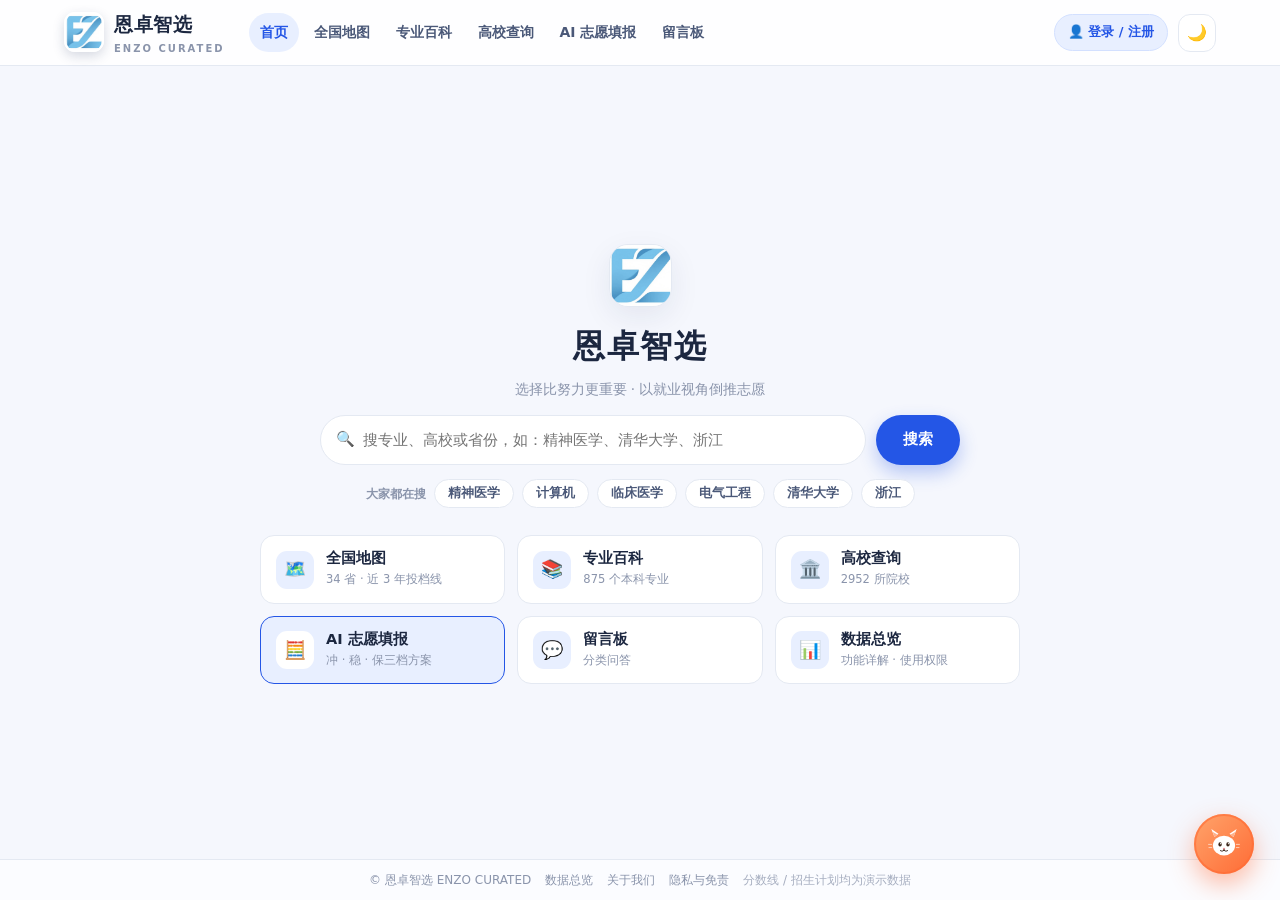
==== commit efcdb556: "feat(home): 首页改为极简一屏，长页面内容迁至 overview.html - 首页只保留「品牌 + 搜索 + 快捷标签 + 2×3 模块入口 + 一行页脚」，100dvh 内不滚动 - 原" ====
--- a/index.html
+++ b/index.html
@@ -27,225 +27,81 @@
 <link rel="stylesheet" href="assets/css/app.css">
 <script>/* 首帧应用主题，避免深色模式刷新时白屏闪烁 */(function(){try{var t=localStorage.getItem("enzo_theme");if(t==="dark"){var d=document.documentElement;d.setAttribute("data-theme","dark");d.style.colorScheme="dark";}}catch(e){}})();</script>
 </head>
-<body>
+<body class="home-min">
 <div id="siteHeader"></div>
 
-<!-- ===== Hero：搜索优先 ===== -->
-<section class="hero hero--search">
-  <div class="container">
-    <div class="search-first">
-      <span class="hero-eyebrow">🧭 选择比努力更重要 · 以就业视角倒推志愿</span>
-      <h1>先搜一搜，<span class="hl">再决定报什么</span></h1>
-      <p class="hero-sub">
-        输入一个专业、一所学校，或者一个你听说的行业 ——
-        立刻看到它学什么、去哪工作、值不值得报。
-      </p>
-
-      <!-- ===== 全局搜索：专业 / 高校一个入口 ===== -->
-      <div class="home-search home-search--xl" id="homeSearch">
-        <div class="home-search-input">
-          <span class="hsi">🔍</span>
-          <input id="hsInput" type="search" enterkeyhint="search" autocomplete="off"
-                 placeholder="搜专业或高校，如：精神医学、机械、中国人民大学…">
-          <button type="button" class="hs-clear" id="hsClear" aria-label="清空">✕</button>
-        </div>
-        <button class="btn btn-brand" id="hsBtn">搜索</button>
+<main class="hm-wrap">
+  <!-- ===== 品牌 + 搜索：一屏内的视觉重心 ===== -->
+  <section class="hm-stage">
+    <div class="hm-brand">
+      <img class="hm-logo" src="assets/logo.jpg" alt="恩卓智选">
+      <h1>恩卓智选</h1>
+      <p class="hm-sub">选择比努力更重要 · 以就业视角倒推志愿</p>
+    </div>
+
+    <div class="hm-search">
+      <div class="hm-input">
+        <span class="hm-ico" aria-hidden="true">🔍</span>
+        <input id="hsInput" type="search" enterkeyhint="search" autocomplete="off"
+               placeholder="搜专业、高校或省份，如：精神医学、清华大学、浙江">
+        <button type="button" class="hm-clear" id="hsClear" aria-label="清空">✕</button>
       </div>
-
-      <div class="quick-tags" id="quickTags">
-        <span class="qt-lb">大家都在搜</span>
-        <button type="button" data-q="精神医学">精神医学</button>
-        <button type="button" data-q="计算机">计算机</button>
-        <button type="button" data-q="临床医学">临床医学</button>
-        <button type="button" data-q="电气工程">电气工程</button>
-        <button type="button" data-q="清华大学">清华大学</button>
-        <button type="button" data-q="浙江">浙江</button>
+      <button type="button" class="btn btn-brand hm-go" id="hsBtn">搜索</button>
+    </div>
+
+    <div class="hm-tags" id="quickTags">
+      <span class="hm-tags-lb">大家都在搜</span>
+      <button type="button" data-q="精神医学">精神医学</button>
+      <button type="button" data-q="计算机">计算机</button>
+      <button type="button" data-q="临床医学">临床医学</button>
+      <button type="button" data-q="电气工程">电气工程</button>
+      <button type="button" data-q="清华大学">清华大学</button>
+      <button type="button" data-q="浙江">浙江</button>
+    </div>
+  </section>
+
+  <!-- ===== 模块入口：全部功能在首屏可达 ===== -->
+  <nav class="hm-grid" aria-label="功能入口">
+    <a class="hm-card" href="map.html">
+      <span class="hm-card-ico" aria-hidden="true">🗺️</span>
+      <span class="hm-card-tx"><b>全国地图</b><small>34 省 · 近 3 年投档线</small></span>
+    </a>
+    <a class="hm-card" href="majors.html">
+      <span class="hm-card-ico" aria-hidden="true">📚</span>
+      <span class="hm-card-tx"><b>专业百科</b><small>875 个本科专业</small></span>
+    </a>
+    <a class="hm-card" href="colleges.html">
+      <span class="hm-card-ico" aria-hidden="true">🏛️</span>
+      <span class="hm-card-tx"><b>高校查询</b><small>2952 所院校</small></span>
+    </a>
+    <a class="hm-card is-primary" href="plan.html">
+      <span class="hm-card-ico" aria-hidden="true">🧮</span>
+      <span class="hm-card-tx"><b>AI 志愿填报</b><small>冲 · 稳 · 保三档方案</small></span>
+    </a>
+    <a class="hm-card" href="board.html">
+      <span class="hm-card-ico" aria-hidden="true">💬</span>
+      <span class="hm-card-tx"><b>留言板</b><small>分类问答</small></span>
+    </a>
+    <a class="hm-card" href="overview.html">
+      <span class="hm-card-ico" aria-hidden="true">📊</span>
+      <span class="hm-card-tx"><b>数据总览</b><small>功能详解 · 使用权限</small></span>
+    </a>
+  </nav>
+</main>
+
+<!-- ===== 搜索结果浮层：覆盖显示，不撑高页面 ===== -->
+<div class="hm-overlay" id="hsOverlay">
+  <div class="hm-overlay-panel" role="dialog" aria-modal="true" aria-label="搜索结果">
+    <div class="hm-overlay-head">
+      <div class="hm-overlay-tt">
+        <b>搜索结果</b>
+        <span class="hm-overlay-kw" id="hsKw"></span>
       </div>
-
-      <div class="hs-hint" id="hsHint">试试：精神医学 · 机械工程 · 中国人民大学 · 临床医学</div>
-      <div class="hs-results" id="hsResults"></div>
-
-      <div class="hero-cta">
-        <a class="btn btn-brand" href="plan.html">🚀 开始 AI 模拟填报</a>
-        <a class="btn btn-ghost" href="majors.html">📚 先查专业百科</a>
-      </div>
-
-      <div class="hero-trust">
-        <div class="t"><div><b id="heroMajorTotal">875</b><span>本科专业全收录<br>(2026 目录)</span></div></div>
-        <div class="t"><div><b>34</b><span>省市区数据覆盖</span></div></div>
-        <div class="t"><div><b id="heroCollegeTotal">2952</b><span>全国高校全名单<br>(教育部 2026)</span></div></div>
-        <div class="t"><div><b>7×24</b><span>小艾在线答疑</span></div></div>
-      </div>
-    </div>
+      <button type="button" class="hm-overlay-x" id="hsClose" aria-label="关闭搜索结果">✕</button>
+    </div>
+    <div class="hm-overlay-body" id="hsResults"></div>
   </div>
-</section>
-
-<!-- ===== 数据总览（原首屏右侧视觉卡下沉到这里） ===== -->
-<section class="section" style="padding:44px 0 6px;">
-  <div class="container">
-    <div class="grid g2" style="align-items:center; gap:34px;">
-      <div>
-        <div class="section-head" style="text-align:left; max-width:none; margin-bottom:18px;">
-          <div class="tag">DATA OVERVIEW</div>
-          <h2>数据先摆出来，再谈建议</h2>
-          <p>覆盖 34 个省市区近三年各批次录取控制分数线与报考人数，以及全国高校与本科专业全名单。</p>
-        </div>
-        <div class="grid g2" style="gap:12px;">
-          <div class="card" style="padding:15px 17px;">
-            <div style="font-size:23px;font-weight:900;line-height:1.2;">2952<span style="font-size:12px;font-weight:700;color:var(--ink-3);"> 所</span></div>
-            <div class="muted small">教育部全国高等学校名单</div>
-          </div>
-          <div class="card" style="padding:15px 17px;">
-            <div style="font-size:23px;font-weight:900;line-height:1.2;">147<span style="font-size:12px;font-weight:700;color:var(--ink-3);"> 所</span></div>
-            <div class="muted small">第二轮「双一流」建设高校</div>
-          </div>
-          <div class="card" style="padding:15px 17px;">
-            <div style="font-size:23px;font-weight:900;line-height:1.2;">875<span style="font-size:12px;font-weight:700;color:var(--ink-3);"> 个</span></div>
-            <div class="muted small">本科专业（2026 目录）</div>
-          </div>
-          <div class="card" style="padding:15px 17px;">
-            <div style="font-size:23px;font-weight:900;line-height:1.2;">3<span style="font-size:12px;font-weight:700;color:var(--ink-3);"> 年</span></div>
-            <div class="muted small">2024–2026 投档线覆盖</div>
-          </div>
-        </div>
-      </div>
-      <div class="card" style="padding:16px 18px;">
-        <div style="font-size:12.6px;font-weight:800;color:var(--ink-3);margin-bottom:8px;">2026 年各省报考人数（示意）</div>
-        <div id="heroMiniMap" class="hero-mini-map"></div>
-        <div class="muted small" style="margin-top:6px;">颜色越深表示报考人数越多。</div>
-        <a class="btn btn-ghost btn-sm mt-10" href="map.html" style="margin-top:10px;">查看全国地图 →</a>
-      </div>
-    </div>
-  </div>
-</section>
-
-<!-- ===== 功能入口 ===== -->
-<section class="section">
-  <div class="container">
-    <div class="section-head">
-      <div class="tag">CORE FEATURES</div>
-      <h2>四个工具，够你把志愿想明白</h2>
-      <p>看数据 → 查专业 → 查学校 → 出方案，一步不多</p>
-    </div>
-    <div class="grid g3">
-      <a class="feat-card" href="majors.html">
-        <span class="num">01</span>
-        <div class="ico ib-green">📚</div>
-        <h3>本科专业百科</h3>
-        <p>875 个本科专业全收录（对照教育部 2026 目录）。输入专业名，直接看课程、就业、薪资、选科要求与择校点评。</p>
-        <span class="go">查专业 →</span>
-      </a>
-      <a class="feat-card" href="colleges.html">
-        <span class="num">02</span>
-        <div class="ico ib-accent">🏛️</div>
-        <h3>全国高校名单</h3>
-        <p>完整收录教育部《全国高等学校名单》2952 所院校（本科 1412 + 专科 1540）。按校名、学校标识码、省份、层次查询，点进看官方登记信息。</p>
-        <span class="go">查学校 →</span>
-      </a>
-      <a class="feat-card" href="map.html">
-        <span class="num">03</span>
-        <div class="ico ib-brand">🗺️</div>
-        <h3>全国高校地图</h3>
-        <p>点开任意省份，看 2024–2026 三年各批次投档线、报考人数，以及本地高校资源。</p>
-        <span class="go">看地图 →</span>
-      </a>
-      <a class="feat-card" href="plan.html">
-        <span class="num">04</span>
-        <div class="ico ib-brand">🧮</div>
-        <h3>AI 志愿模拟填报</h3>
-        <p>填省份、选科、分数，生成「冲稳保」三档方案，并可输出可视化报告带回家商量。</p>
-        <span class="go">模拟填报 →</span>
-      </a>
-    </div>
-  </div>
-</section>
-
-<!-- ===== 留言板入口 ===== -->
-<section class="section" style="padding:0 0 6px;">
-  <div class="container">
-    <div class="card" style="display:flex; justify-content:space-between; align-items:center; gap:18px; flex-wrap:wrap; background:linear-gradient(120deg,#f2f6ff,#ffffff);">
-      <div>
-        <h3 style="margin-bottom:6px;">💬 留言板 · 分类问答</h3>
-        <p class="muted" style="font-size:14px;">按「就业与行业 / 专业选择 / 行情分析」三类提问，先看看别人问过什么、我们怎么答的。</p>
-      </div>
-      <a class="btn btn-ghost" href="board.html">进入留言板 →</a>
-    </div>
-  </div>
-</section>
-
-<!-- ===== 使用权限说明 ===== -->
-<section class="section alt" id="access">
-  <div class="container">
-    <div class="section-head">
-      <div class="tag">ACCESS</div>
-      <h2>查询类功能永久免费，账号只是「可选增强」</h2>
-      <p>不注册也能用；注册只是让你能保存方案、参与问答</p>
-    </div>
-    <div class="grid g3">
-      <div class="card">
-        <h3 style="display:flex;align-items:center;gap:8px;">✅ 不注册也能用</h3>
-        <p class="mt-10" style="color:var(--ink-2);line-height:1.9;">
-          专业百科、全国高校名单、全国地图与近三年投档线 ——
-          <b>全部免费、不限次数、不设付费墙</b>。模拟填报也开放每日 2 次免费体验。
-        </p>
-        <div class="mt-16 flex wrap gap-10">
-          <span class="chip green">免注册</span>
-          <span class="chip green">查询不限次</span>
-          <span class="chip green">无付费墙</span>
-        </div>
-      </div>
-      <div class="card">
-        <h3 style="display:flex;align-items:center;gap:8px;">👤 注册后多什么</h3>
-        <p class="mt-10" style="color:var(--ink-2);line-height:1.9;">
-          可把志愿方案<b>保存到账号</b>、在留言板按分类<b>发布提问</b>、回看历史记录。
-          仍然全部免费。
-        </p>
-        <div class="mt-16 flex wrap gap-10">
-          <span class="chip">每日 10 次模拟填报</span>
-          <span class="chip">最多保存 20 份方案</span>
-          <span class="chip">可发帖提问</span>
-        </div>
-      </div>
-      <div class="card">
-        <h3 style="display:flex;align-items:center;gap:8px;">🎫 会员（演示中）</h3>
-        <p class="mt-10" style="color:var(--ink-2);line-height:1.9;">
-          模拟填报不限次数、方案不限份数、提问优先展示。
-          <b>当前为演示模式，可直接一键切换体验，不收取任何费用。</b>
-        </p>
-        <div class="mt-16">
-          <a class="btn btn-ghost btn-sm" href="account.html">去账号中心体验 →</a>
-        </div>
-      </div>
-    </div>
-    <div class="demo-note mt-16" style="margin-top:16px;">
-      账号与留言板目前是「前端体验版」：数据只保存在你本机浏览器，不上传任何服务器，也不采集个人信息。
-      <a href="legal.html">隐私与版权说明 →</a>
-    </div>
-  </div>
-</section>
-
-<!-- ===== 热门专业速览（精简为一行快捷入口） ===== -->
-<section class="section">
-  <div class="container">
-    <div class="section-head">
-      <div class="tag">HOT MAJORS</div>
-      <h2>大家最常查的专业</h2>
-      <p>点一下直接看解读</p>
-    </div>
-    <div class="grid g3" id="hotMajors"></div>
-  </div>
-</section>
-
-<!-- ===== CTA ===== -->
-<section class="section" style="padding: 40px 0 80px;">
-  <div class="container">
-    <div class="card text-center" style="padding: 46px 30px; background:linear-gradient(135deg,#1d2b64,#2456e6); border:none; color:#fff;">
-      <h2 style="color:#fff; font-size:26px;">别让十几年的努力，输在最后一哆嗦</h2>
-      <p style="color:rgba(255,255,255,.85); margin:14px 0 26px; font-size:15px;">2 分钟输入省份、选科、分数，免费生成你的专属志愿方案</p>
-      <a class="btn" style="background:#fff; color:#2456e6;" href="plan.html">🎯 立即生成我的志愿方案</a>
-    </div>
-  </div>
-</section>
+</div>
 
 <div id="siteFooter"></div>
 
@@ -255,36 +111,66 @@
 <script src="assets/js/data-majors-merge.js"></script>
 <script src="assets/js/data-colleges.js"></script>
 <script src="assets/js/data-colleges-all.js"></script>
-<script src="assets/vendor/echarts.min.js"></script>
-<script src="assets/json/china.js"></script>
 <script src="assets/js/kb.js"></script>
 <script src="assets/js/auth.js"></script>
 <script src="assets/js/theme.js"></script>
 <script src="assets/js/assistant.js"></script>
 <script>
-buildShell("home");
-
-/* 首页全局搜索：一个入口同时搜「专业」和「高校」，结果就地展示 */
+/* 首页用精简页脚，保证「一屏不滚动」 */
+buildShell("home", { compactFooter: true });
+
+/* ===== 全局搜索：结果在浮层里展示，不改变文档高度 ===== */
 (function () {
   const input = document.getElementById("hsInput");
-  const box = document.getElementById("homeSearch");
-  const results = document.getElementById("hsResults");
-  const hint = document.getElementById("hsHint");
-  if (!input) return;
-
-  input.addEventListener("input", () => {
-    box.classList.toggle("has-val", !!input.value.trim());
-  });
-  document.getElementById("hsClear").addEventListener("click", () => {
-    input.value = ""; box.classList.remove("has-val");
-    results.classList.remove("open"); results.innerHTML = "";
-    hint.style.display = ""; input.focus();
-  });
+  const btn = document.getElementById("hsBtn");
+  const clearBtn = document.getElementById("hsClear");
+  const ov = document.getElementById("hsOverlay");
+  const panel = ov ? ov.querySelector(".hm-overlay-panel") : null;
+  const res = document.getElementById("hsResults");
+  const kw = document.getElementById("hsKw");
+  if (!input || !btn || !ov) return;
+
+  function syncClear() {
+    clearBtn.style.display = input.value.trim() ? "grid" : "none";
+  }
+  function openOverlay() {
+    ov.classList.add("open");
+    document.body.classList.add("hm-lock");
+    if (panel) panel.focus();
+  }
+  function closeOverlay() {
+    ov.classList.remove("open");
+    document.body.classList.remove("hm-lock");
+  }
+
+  function card(m, type) {
+    if (type === "major") {
+      return `<a class="hs-card" href="majors.html?q=${encodeURIComponent(m.name)}">
+        <div class="hs-card-h"><b>${esc(m.name)}</b><span class="chip gray">专业</span></div>
+        <div class="hs-card-m">${esc(m.code || "")} · ${esc(m.cat)} / ${esc(m.sub || "—")} · 学制 ${m.years} 年</div>
+        <div class="hs-card-d">${esc((m.intro || "").slice(0, 58))}${(m.intro || "").length > 58 ? "…" : ""}</div>
+      </a>`;
+    }
+    const tags = (m.tags && m.tags.length) ? m.tags : (m.cat ? [m.cat] : []);
+    const TAG_CLS = { "C9": "purple", "985": "purple", "211": "gold", "双一流": "green" };
+    const chips = tags.slice(0, 3).map(t =>
+      `<span class="chip ${TAG_CLS[t] || "gray"}">${esc(t)}</span>`).join("") ||
+      `<span class="chip gray">${esc(m.level || "院校")}</span>`;
+    const sub = m.code
+      ? `${esc(m.city)} · 标识码 ${esc(m.code)}`
+      : `${esc(m.prov)} · ${esc(m.city)} · 军队院校`;
+    const desc = (m.elite && m.elite.note) || m.note || "";
+    return `<a class="hs-card" href="college.html?name=${encodeURIComponent(m.name)}">
+      <div class="hs-card-h"><b>${esc(m.name)}</b>${chips}</div>
+      <div class="hs-card-m">${sub}</div>
+      ${desc ? `<div class="hs-card-d">${esc(desc)}</div>` : ""}
+    </a>`;
+  }
 
   function run() {
     const q = input.value.trim();
-    input.blur();                                  // 收起手机键盘
-    if (!q) { toast("请输入专业或高校名称"); return; }
+    input.blur();
+    if (!q) { input.focus(); return; }
 
     const majors = (window.MAJORS || []).filter(m =>
       m.name.includes(q) || (m.sub || "").includes(q) || (m.cat || "").includes(q) ||
@@ -293,117 +179,53 @@
 
     const colleges = (window.COLLEGES_ALL || window.COLLEGES || []).filter(c =>
       c.name.includes(q) || (c.code || "").includes(q) || (c.city || "").includes(q) ||
-      (c.dept || "").includes(q) || c.prov === q || (c.elite && (c.elite.tags || []).some(t => t.includes(q)))
+      (c.dept || "").includes(q) || c.prov === q ||
+      (c.elite && (c.elite.tags || []).some(t => t.includes(q)))
     ).slice(0, 6);
 
+    kw.textContent = "“" + q + "”";
+
     if (!majors.length && !colleges.length) {
-      hint.style.display = "none";
-      results.className = "hs-results open";
-      results.innerHTML = `<div class="hs-empty">没有找到「${esc(q)}」相关的专业或高校。<br>
+      res.innerHTML = `<div class="hs-empty">没有找到「${esc(q)}」相关的专业或高校。<br>
         <span class="muted small">换个说法试试，或直接去
         <a href="majors.html?q=${encodeURIComponent(q)}">专业百科</a>、
         <a href="colleges.html?q=${encodeURIComponent(q)}">高校名单</a> 看看。</span></div>`;
+      openOverlay();
       return;
     }
 
-    const mHtml = majors.map(m => `
-      <a class="hs-card" href="majors.html?q=${encodeURIComponent(m.name)}">
-        <div class="hs-card-h">
-          <b>${esc(m.name)}</b>
-          <span class="chip gray">专业</span>
-        </div>
-        <div class="hs-card-m">${esc(m.code || "")} · ${esc(m.cat)} / ${esc(m.sub || "—")} · 学制 ${m.years} 年</div>
-        <div class="hs-card-d">${esc((m.intro || "").slice(0, 58))}${(m.intro || "").length > 58 ? "…" : ""}</div>
-      </a>`).join("");
-
-    const cHtml = colleges.map(c => {
-      const tags = (c.tags && c.tags.length) ? c.tags : (c.cat ? [c.cat] : []);
-      const TAG_CLS = { "C9": "purple", "985": "purple", "211": "gold", "双一流": "green" };
-      const chips = tags.slice(0, 3).map(t =>
-        `<span class="chip ${TAG_CLS[t] || "gray"}">${esc(t)}</span>`).join("") ||
-        `<span class="chip gray">${esc(c.level || "院校")}</span>`;
-      const sub = c.code
-        ? `${esc(c.city)} · 标识码 ${esc(c.code)}`
-        : `${esc(c.prov)} · ${esc(c.city)} · 军队院校`;
-      const desc = (c.elite && c.elite.note) || c.note || "";
-      return `
-      <a class="hs-card" href="college.html?name=${encodeURIComponent(c.name)}">
-        <div class="hs-card-h">
-          <b>${esc(c.name)}</b>
-          ${chips}
-        </div>
-        <div class="hs-card-m">${sub}</div>
-        ${desc ? `<div class="hs-card-d">${esc(desc)}</div>` : ""}
-      </a>`; }).join("");
-
-    hint.style.display = "none";
-    results.className = "hs-results open";
-    results.innerHTML =
-      (majors.length ? `<div class="hs-group">📚 专业（${majors.length}）</div>${mHtml}` : "") +
-      (colleges.length ? `<div class="hs-group">🏛️ 高校（${colleges.length}）</div>${cHtml}` : "") +
+    res.innerHTML =
+      (majors.length ? `<div class="hs-group">📚 专业（${majors.length}）</div>` +
+        majors.map(m => card(m, "major")).join("") : "") +
+      (colleges.length ? `<div class="hs-group">🏛️ 高校（${colleges.length}）</div>` +
+        colleges.map(c => card(c, "college")).join("") : "") +
       `<div class="hs-more">
          <a href="majors.html?q=${encodeURIComponent(q)}">在专业百科中查看全部 →</a>
          <a href="colleges.html?q=${encodeURIComponent(q)}">在高校名单中查看全部 →</a>
        </div>`;
-  }
-
-  document.getElementById("hsBtn").addEventListener("click", run);
+    openOverlay();
+  }
+
+  btn.addEventListener("click", run);
   input.addEventListener("keydown", e => { if (e.key === "Enter") { e.preventDefault(); run(); } });
-
-  /* 快捷标签：点一下直接出结果，省去打字 */
+  input.addEventListener("input", syncClear);
+  clearBtn.addEventListener("click", () => {
+    input.value = ""; syncClear(); input.focus();
+  });
+  document.getElementById("hsClose").addEventListener("click", closeOverlay);
+  ov.addEventListener("click", e => { if (e.target === ov) closeOverlay(); });
+  document.addEventListener("keydown", e => { if (e.key === "Escape") closeOverlay(); });
+
+  /* 快捷标签：点一下直接出结果 */
   document.querySelectorAll("#quickTags button").forEach(b => {
     b.addEventListener("click", () => {
       input.value = b.dataset.q;
-      box.classList.add("has-val");
+      syncClear();
       run();
     });
   });
-})();
-
-/* 首页迷你地图（ECharts 全国填充） */
-(function () {
-  const el = document.getElementById("heroMiniMap");
-  if (!el || typeof echarts === "undefined") return;
-  const chart = echarts.init(el);
-  if (window.CHINA_GEO) echarts.registerMap("china", window.CHINA_GEO);
-  const list = [];
-  Object.keys(PROVINCES).forEach(k => {
-    const p = PROVINCES[k];
-    if (p.region === "台港澳") return;
-    list.push({ name: p.full, value: p.candidates });
-  });
-  chart.setOption({
-    tooltip: { show: false },
-    visualMap: { show: false, min: 0, max: 140, inRange: { color: ["#dce7ff", "#5b7cff"] } },
-    series: [{
-      type: "map", map: "china", roam: false, zoom: 1.18,
-      label: { show: false },
-      itemStyle: { borderColor: "#fff", borderWidth: 1, areaColor: "#e3ebff" },
-      emphasis: { label: { show: false }, itemStyle: { areaColor: "#5b7cff" } },
-      data: list
-    }]
-  });
-  window.addEventListener("resize", () => chart.resize());
-})();
-
-/* 热门专业渲染 */
-(function () {
-  const box = document.getElementById("hotMajors");
-  if (!box) return;
-  const picks = ["计算机科学与技术", "临床医学", "电气工程及其自动化"].map(n => MAJORS.find(m => m.name === n)).filter(Boolean);
-  box.innerHTML = picks.map(m => `
-    <a class="card hoverable" href="majors.html?q=${encodeURIComponent(m.name)}" style="display:block;color:inherit;cursor:pointer;">
-      <div class="flex between items-center">
-        <h3>${m.name}</h3>
-        <span class="chip ${m.rating >= 4 ? "green" : m.rating === 3 ? "gold" : "red"}">${m.rating >= 4 ? "推荐" : m.rating === 3 ? "看情况" : "谨慎"}</span>
-      </div>
-      <p class="muted small mb-8">${m.cat} · ${m.sub}｜${m.req}</p>
-      <p>${m.intro.slice(0, 46)}…</p>
-      <div class="mt-10">
-        <span class="chip">💰 ${m.salary}/月</span>
-        <span class="chip gold">AI ${m.aiRisk.includes("低") ? "低冲击" : m.aiRisk.includes("高") ? "高冲击" : "中冲击"}</span>
-      </div>
-    </a>`).join("");
+
+  syncClear();
 })();
 </script>
 </body>
--- a/assets/css/style.css
+++ b/assets/css/style.css
@@ -914,3 +914,139 @@
   body { transition: background-color .3s ease, color .3s ease; }
   .topbar { transition: background-color .3s ease, border-color .3s ease; }
 }
+
+/* ============================================================
+   极简主页（一屏不滚动）
+   结构：品牌 + 搜索 + 快捷标签 + 2×3 模块入口，全部塞进首屏。
+   滚动内容已迁至 overview.html（数据总览 · 功能详解）。
+   ============================================================ */
+body.home-min { overflow-x: hidden; min-height: 100dvh; display: flex; flex-direction: column; }
+body.home-min #siteHeader { flex: 0 0 auto; }
+/* 首屏只留「登录 / 主题 / 菜单」，隐去模拟填报按钮（模块卡里已有入口） */
+.home-min .topbar-actions .btn-brand { display: none; }
+
+.hm-wrap {
+  flex: 1 1 auto;
+  display: flex; flex-direction: column; align-items: center; justify-content: center;
+  gap: clamp(16px, 3vh, 30px);
+  padding: clamp(14px, 2.6vh, 30px) 22px clamp(12px, 2.2vh, 26px);
+}
+.hm-stage { width: 100%; display: flex; flex-direction: column; align-items: center; gap: clamp(10px, 1.6vh, 16px); }
+.hm-brand { text-align: center; }
+.hm-logo {
+  width: clamp(52px, 7vh, 68px); height: clamp(52px, 7vh, 68px);
+  border-radius: 19px; object-fit: cover; margin: 0 auto 12px;
+  box-shadow: var(--shadow); border: 1px solid var(--line);
+}
+.hm-brand h1 { font-size: clamp(23px, 2.6vw, 32px); font-weight: 900; letter-spacing: 1.5px; }
+.hm-sub { margin-top: 4px; color: var(--ink-3); font-size: clamp(12px, 1.15vw, 13.5px); }
+
+.hm-search { display: flex; gap: 10px; width: min(640px, 100%); }
+.hm-input { position: relative; flex: 1; min-width: 0; }
+.hm-input input {
+  width: 100%; height: clamp(44px, 6vh, 50px); padding: 0 40px 0 42px;
+  border: 1.5px solid var(--line); border-radius: 999px; font-size: 15px;
+  font-family: var(--font); color: var(--ink); background: var(--surface);
+  outline: none; transition: border-color .2s, box-shadow .2s;
+}
+.hm-input input:focus { border-color: var(--brand); box-shadow: 0 0 0 4px rgba(36,86,230,.12); }
+.hm-ico { position: absolute; left: 16px; top: 50%; transform: translateY(-50%); font-size: 15px; color: var(--ink-3); }
+.hm-clear {
+  position: absolute; right: 14px; top: 50%; transform: translateY(-50%);
+  width: 22px; height: 22px; border: none; border-radius: 50%; cursor: pointer;
+  background: var(--surface-4); color: var(--ink-2); font-size: 12px; line-height: 1;
+  display: none; place-items: center; padding: 0;
+}
+.hm-go { height: clamp(44px, 6vh, 50px); padding: 0 26px; flex: 0 0 auto; }
+
+.hm-tags { display: flex; flex-wrap: wrap; gap: 8px; justify-content: center; align-items: center; max-width: 640px; }
+.hm-tags-lb { font-size: 12px; color: var(--ink-3); font-weight: 700; }
+.hm-tags button {
+  border: 1px solid var(--line); background: var(--surface); border-radius: 999px;
+  padding: 5px 13px; font-family: var(--font); font-size: 12.5px; font-weight: 700;
+  color: var(--ink-2); cursor: pointer; transition: .18s;
+}
+.hm-tags button:hover { border-color: var(--brand); color: var(--brand); background: var(--brand-soft); }
+
+.hm-grid { display: grid; grid-template-columns: repeat(3, minmax(0, 1fr)); gap: 12px; width: min(760px, 100%); }
+.hm-card {
+  display: flex; align-items: center; gap: 12px; padding: 13px 15px;
+  background: var(--surface); border: 1px solid var(--line); border-radius: 14px;
+  color: inherit; transition: transform .2s, border-color .2s, box-shadow .2s;
+}
+.hm-card:hover { transform: translateY(-2px); border-color: var(--brand); box-shadow: var(--shadow); }
+.hm-card.is-primary { border-color: var(--brand); background: var(--brand-soft); }
+.hm-card-ico {
+  width: 38px; height: 38px; flex: 0 0 38px; border-radius: 11px;
+  display: grid; place-items: center; font-size: 18px; background: var(--brand-soft);
+}
+.hm-card.is-primary .hm-card-ico { background: var(--surface); }
+.hm-card-tx { min-width: 0; }
+.hm-card-tx b { display: block; font-size: 14.5px; font-weight: 800; line-height: 1.3; }
+.hm-card-tx small { display: block; font-size: 11.5px; color: var(--ink-3); margin-top: 2px; }
+
+/* 搜索结果浮层：position:fixed，不参与文档流，因此不会撑高页面 */
+.hm-overlay {
+  position: fixed; inset: 0; z-index: 1100; display: none;
+  align-items: flex-start; justify-content: center; padding: 7vh 18px;
+  background: rgba(15,23,48,.5); backdrop-filter: blur(4px);
+}
+.hm-overlay.open { display: flex; }
+body.hm-lock { overflow: hidden; }
+.hm-overlay-panel {
+  width: min(760px, 100%); max-height: 82vh; display: flex; flex-direction: column;
+  background: var(--card); border: 1px solid var(--line); border-radius: 18px;
+  box-shadow: var(--shadow-lg); overflow: hidden; outline: none;
+  animation: pop .22s ease;
+}
+.hm-overlay-head { display: flex; align-items: center; justify-content: space-between; gap: 12px; padding: 13px 18px; border-bottom: 1px solid var(--line); }
+.hm-overlay-tt b { font-size: 15px; }
+.hm-overlay-kw { margin-left: 8px; font-size: 13px; color: var(--ink-3); }
+.hm-overlay-x { border: none; background: none; font-size: 17px; color: var(--ink-3); cursor: pointer; padding: 4px 6px; border-radius: 8px; }
+.hm-overlay-x:hover { color: var(--ink); background: var(--surface-3); }
+.hm-overlay-body { padding: 14px 18px 18px; overflow: auto; display: grid; gap: 10px; align-content: start; }
+
+/* 首页精简页脚（一行） */
+.foot-min { border-top: 1px solid var(--line); background: var(--surface-2); }
+.foot-min .container {
+  display: flex; flex-wrap: wrap; align-items: center; justify-content: center;
+  gap: 4px 14px; min-height: 40px; padding: 8px 22px;
+  font-size: 12px; color: var(--ink-3);
+}
+.foot-min a { color: var(--ink-3); }
+.foot-min a:hover { color: var(--brand); }
+.foot-min-note { opacity: .75; }
+
+@media (max-width: 720px) {
+  .hm-grid { grid-template-columns: repeat(2, minmax(0, 1fr)); gap: 10px; }
+  .hm-wrap { gap: 12px; padding: 14px 16px 12px; }
+  .hm-stage { gap: 8px; }
+  .hm-brand h1 { font-size: 22px; }
+  .hm-logo { width: 44px; height: 44px; border-radius: 13px; margin-bottom: 7px; }
+  .hm-card { padding: 9px 12px; }
+  .hm-card-ico { width: 32px; height: 32px; flex-basis: 32px; font-size: 16px; }
+  /* 窄屏页脚只留一行，避免换行把首屏顶出滚动条 */
+  .foot-min .container { font-size: 11.5px; gap: 3px 10px; padding: 7px 14px; min-height: 34px; }
+  .foot-min-note { display: none; }
+  .hm-overlay { padding: 4vh 12px; }
+  .hm-overlay-panel { max-height: 88vh; }
+}
+/* 笔记本（1366×768 等，可用高约 670–700）压紧间距，快捷标签仍保留 */
+@media (max-height: 700px) {
+  .hm-wrap { gap: 14px; padding: 12px 22px 12px; }
+  .hm-stage { gap: 8px; }
+  .hm-logo { width: 44px; height: 44px; border-radius: 13px; margin-bottom: 7px; }
+  .hm-sub { display: none; }
+  .hm-card { padding: 10px 13px; }
+  .hm-card-tx small { font-size: 11px; }
+}
+/* 再矮（手机横屏 / 小窗）才牺牲快捷标签与副标题 */
+@media (max-height: 620px) {
+  .hm-tags { display: none; }
+  .hm-card-tx small { display: none; }
+}
+@media (max-height: 560px) {
+  .hm-card { padding: 9px 12px; }
+  .hm-card-ico { display: none; }
+  .hm-brand h1 { font-size: 21px; }
+}
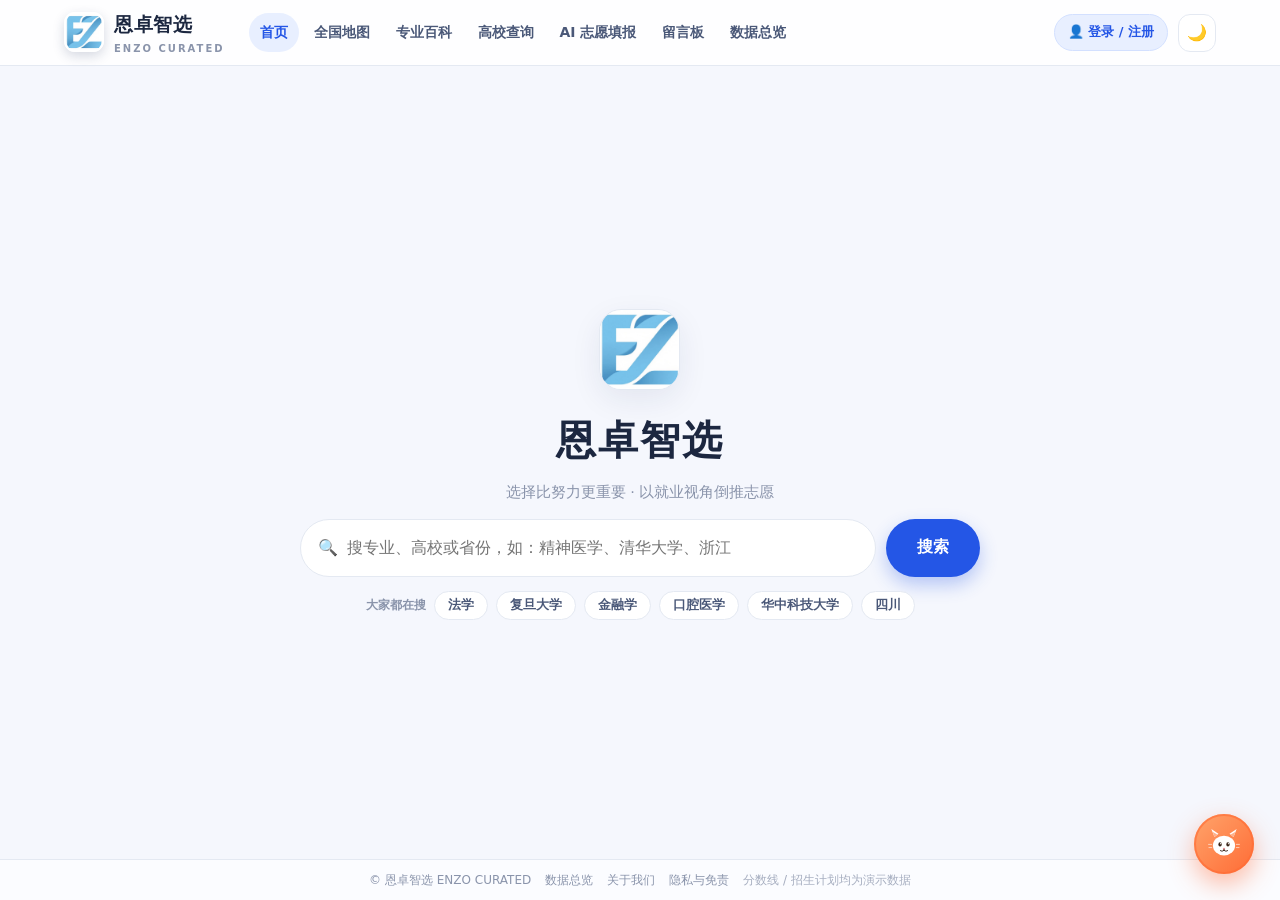
==== commit 69a0dee4: "feat(home): 精简首屏导航结构 + 「大家都在搜」改为动态轮换 - 去掉首屏下方的 2×3 模块卡（与顶部导航重复），只保留顶部导航作为唯一入口 - 「数据总览」从页脚/卡片入口提升为顶部导" ====
--- a/index.html
+++ b/index.html
@@ -51,42 +51,8 @@
 
     <div class="hm-tags" id="quickTags">
       <span class="hm-tags-lb">大家都在搜</span>
-      <button type="button" data-q="精神医学">精神医学</button>
-      <button type="button" data-q="计算机">计算机</button>
-      <button type="button" data-q="临床医学">临床医学</button>
-      <button type="button" data-q="电气工程">电气工程</button>
-      <button type="button" data-q="清华大学">清华大学</button>
-      <button type="button" data-q="浙江">浙江</button>
     </div>
   </section>
-
-  <!-- ===== 模块入口：全部功能在首屏可达 ===== -->
-  <nav class="hm-grid" aria-label="功能入口">
-    <a class="hm-card" href="map.html">
-      <span class="hm-card-ico" aria-hidden="true">🗺️</span>
-      <span class="hm-card-tx"><b>全国地图</b><small>34 省 · 近 3 年投档线</small></span>
-    </a>
-    <a class="hm-card" href="majors.html">
-      <span class="hm-card-ico" aria-hidden="true">📚</span>
-      <span class="hm-card-tx"><b>专业百科</b><small>875 个本科专业</small></span>
-    </a>
-    <a class="hm-card" href="colleges.html">
-      <span class="hm-card-ico" aria-hidden="true">🏛️</span>
-      <span class="hm-card-tx"><b>高校查询</b><small>2952 所院校</small></span>
-    </a>
-    <a class="hm-card is-primary" href="plan.html">
-      <span class="hm-card-ico" aria-hidden="true">🧮</span>
-      <span class="hm-card-tx"><b>AI 志愿填报</b><small>冲 · 稳 · 保三档方案</small></span>
-    </a>
-    <a class="hm-card" href="board.html">
-      <span class="hm-card-ico" aria-hidden="true">💬</span>
-      <span class="hm-card-tx"><b>留言板</b><small>分类问答</small></span>
-    </a>
-    <a class="hm-card" href="overview.html">
-      <span class="hm-card-ico" aria-hidden="true">📊</span>
-      <span class="hm-card-tx"><b>数据总览</b><small>功能详解 · 使用权限</small></span>
-    </a>
-  </nav>
 </main>
 
 <!-- ===== 搜索结果浮层：覆盖显示，不撑高页面 ===== -->
@@ -227,6 +193,76 @@
 
   syncClear();
 })();
+
+/* ===== 大家都在搜：每次进入随机换一批，桌面端定时轮换 ===== */
+(function () {
+  const box = document.getElementById("quickTags");
+  const input = document.getElementById("hsInput");
+  const btn = document.getElementById("hsBtn");
+  if (!box || !input || !btn) return;
+
+  /* 词池按「专业 / 高校 / 省份」分三组；都用短词，避免标签换行把一屏顶出滚动条 */
+  const POOL = {
+    major: ["计算机", "人工智能", "临床医学", "电气工程", "软件工程", "口腔医学", "法学",
+            "金融学", "会计学", "电子信息", "自动化", "数学", "物理学", "药学", "护理学",
+            "建筑学", "新闻学", "心理学", "经济学", "微电子", "大数据", "机器人工程",
+            "精神医学", "中医学", "统计学", "化学", "车辆工程", "通信工程", "生物科学", "土木工程"],
+    college: ["清华大学", "北京大学", "复旦大学", "浙江大学", "上海交通大学", "南京大学",
+              "中山大学", "四川大学", "武汉大学", "同济大学", "华中科技大学", "西安交通大学"],
+    prov: ["浙江", "广东", "江苏", "山东", "河南", "四川", "北京", "上海", "湖北", "湖南"],
+  };
+
+  function pick(arr, n) {
+    const a = arr.slice();
+    for (let i = a.length - 1; i > 0; i--) {
+      const j = Math.floor(Math.random() * (i + 1));
+      [a[i], a[j]] = [a[j], a[i]];
+    }
+    return a.slice(0, n);
+  }
+
+  /* 3 专业 + 2 高校 + 1 省份，再打散顺序：每次组合都不同，但不至于全是一类 */
+  function compose() {
+    return [...pick(POOL.major, 3), ...pick(POOL.college, 2), ...pick(POOL.prov, 1)]
+      .sort(() => Math.random() - 0.5);
+  }
+
+  let last = "";
+  function render(list, animate) {
+    const apply = () => {
+      box.querySelectorAll("button").forEach(b => b.remove());
+      list.forEach(q => {
+        const b = document.createElement("button");
+        b.type = "button";
+        b.dataset.q = q;
+        b.textContent = q;
+        b.addEventListener("click", () => { input.value = q; btn.click(); });
+        box.appendChild(b);
+      });
+      box.classList.remove("is-fading");
+    };
+    if (!animate) { apply(); return; }
+    box.classList.add("is-fading");
+    setTimeout(apply, 170);
+  }
+
+  function refresh(animate) {
+    /* 重掷几次，避免连着两次出现同一组 */
+    let list = compose();
+    for (let i = 0; i < 6 && list.join("|") === last; i++) list = compose();
+    last = list.join("|");
+    render(list, animate);
+  }
+
+  refresh(false);
+
+  /* 只在「够宽 + 够高」的桌面端自动轮换；手机/矮屏只保证每次进入不同 */
+  const canRotate = window.matchMedia("(min-width: 900px) and (min-height: 700px)").matches
+    && !window.matchMedia("(prefers-reduced-motion: reduce)").matches;
+  if (canRotate) {
+    setInterval(() => { if (!document.hidden) refresh(true); }, 9000);
+  }
+})();
 </script>
 </body>
 </html>
--- a/assets/css/style.css
+++ b/assets/css/style.css
@@ -934,32 +934,36 @@
 .hm-stage { width: 100%; display: flex; flex-direction: column; align-items: center; gap: clamp(10px, 1.6vh, 16px); }
 .hm-brand { text-align: center; }
 .hm-logo {
-  width: clamp(52px, 7vh, 68px); height: clamp(52px, 7vh, 68px);
-  border-radius: 19px; object-fit: cover; margin: 0 auto 12px;
+  width: clamp(60px, 9vh, 88px); height: clamp(60px, 9vh, 88px);
+  border-radius: 22px; object-fit: cover; margin: 0 auto 16px;
   box-shadow: var(--shadow); border: 1px solid var(--line);
 }
-.hm-brand h1 { font-size: clamp(23px, 2.6vw, 32px); font-weight: 900; letter-spacing: 1.5px; }
-.hm-sub { margin-top: 4px; color: var(--ink-3); font-size: clamp(12px, 1.15vw, 13.5px); }
-
-.hm-search { display: flex; gap: 10px; width: min(640px, 100%); }
+.hm-brand h1 { font-size: clamp(26px, 3.6vw, 40px); font-weight: 900; letter-spacing: 2px; }
+.hm-sub { margin-top: 6px; color: var(--ink-3); font-size: clamp(12.5px, 1.3vw, 14.5px); }
+
+.hm-search { display: flex; gap: 10px; width: min(680px, 100%); }
 .hm-input { position: relative; flex: 1; min-width: 0; }
 .hm-input input {
-  width: 100%; height: clamp(44px, 6vh, 50px); padding: 0 40px 0 42px;
-  border: 1.5px solid var(--line); border-radius: 999px; font-size: 15px;
+  width: 100%; height: clamp(48px, 7vh, 58px); padding: 0 42px 0 46px;
+  border: 1.5px solid var(--line); border-radius: 999px; font-size: 16px;
   font-family: var(--font); color: var(--ink); background: var(--surface);
   outline: none; transition: border-color .2s, box-shadow .2s;
 }
 .hm-input input:focus { border-color: var(--brand); box-shadow: 0 0 0 4px rgba(36,86,230,.12); }
-.hm-ico { position: absolute; left: 16px; top: 50%; transform: translateY(-50%); font-size: 15px; color: var(--ink-3); }
+.hm-ico { position: absolute; left: 18px; top: 50%; transform: translateY(-50%); font-size: 16px; color: var(--ink-3); }
 .hm-clear {
   position: absolute; right: 14px; top: 50%; transform: translateY(-50%);
   width: 22px; height: 22px; border: none; border-radius: 50%; cursor: pointer;
   background: var(--surface-4); color: var(--ink-2); font-size: 12px; line-height: 1;
   display: none; place-items: center; padding: 0;
 }
-.hm-go { height: clamp(44px, 6vh, 50px); padding: 0 26px; flex: 0 0 auto; }
-
-.hm-tags { display: flex; flex-wrap: wrap; gap: 8px; justify-content: center; align-items: center; max-width: 640px; }
+.hm-go { height: clamp(48px, 7vh, 58px); padding: 0 30px; font-size: 15.5px; flex: 0 0 auto; }
+
+.hm-tags {
+  display: flex; flex-wrap: wrap; gap: 8px; justify-content: center; align-items: center;
+  max-width: 680px; transition: opacity .18s ease;
+}
+.hm-tags.is-fading { opacity: 0; }
 .hm-tags-lb { font-size: 12px; color: var(--ink-3); font-weight: 700; }
 .hm-tags button {
   border: 1px solid var(--line); background: var(--surface); border-radius: 999px;
@@ -967,23 +971,6 @@
   color: var(--ink-2); cursor: pointer; transition: .18s;
 }
 .hm-tags button:hover { border-color: var(--brand); color: var(--brand); background: var(--brand-soft); }
-
-.hm-grid { display: grid; grid-template-columns: repeat(3, minmax(0, 1fr)); gap: 12px; width: min(760px, 100%); }
-.hm-card {
-  display: flex; align-items: center; gap: 12px; padding: 13px 15px;
-  background: var(--surface); border: 1px solid var(--line); border-radius: 14px;
-  color: inherit; transition: transform .2s, border-color .2s, box-shadow .2s;
-}
-.hm-card:hover { transform: translateY(-2px); border-color: var(--brand); box-shadow: var(--shadow); }
-.hm-card.is-primary { border-color: var(--brand); background: var(--brand-soft); }
-.hm-card-ico {
-  width: 38px; height: 38px; flex: 0 0 38px; border-radius: 11px;
-  display: grid; place-items: center; font-size: 18px; background: var(--brand-soft);
-}
-.hm-card.is-primary .hm-card-ico { background: var(--surface); }
-.hm-card-tx { min-width: 0; }
-.hm-card-tx b { display: block; font-size: 14.5px; font-weight: 800; line-height: 1.3; }
-.hm-card-tx small { display: block; font-size: 11.5px; color: var(--ink-3); margin-top: 2px; }
 
 /* 搜索结果浮层：position:fixed，不参与文档流，因此不会撑高页面 */
 .hm-overlay {
@@ -1018,13 +1005,12 @@
 .foot-min-note { opacity: .75; }
 
 @media (max-width: 720px) {
-  .hm-grid { grid-template-columns: repeat(2, minmax(0, 1fr)); gap: 10px; }
-  .hm-wrap { gap: 12px; padding: 14px 16px 12px; }
-  .hm-stage { gap: 8px; }
-  .hm-brand h1 { font-size: 22px; }
-  .hm-logo { width: 44px; height: 44px; border-radius: 13px; margin-bottom: 7px; }
-  .hm-card { padding: 9px 12px; }
-  .hm-card-ico { width: 32px; height: 32px; flex-basis: 32px; font-size: 16px; }
+  .hm-wrap { gap: 14px; padding: 16px 16px 14px; }
+  .hm-stage { gap: 10px; }
+  .hm-brand h1 { font-size: 25px; letter-spacing: 1px; }
+  .hm-logo { width: 54px; height: 54px; border-radius: 16px; margin-bottom: 10px; }
+  .hm-search { gap: 8px; }
+  .hm-go { padding: 0 20px; font-size: 14.5px; }
   /* 窄屏页脚只留一行，避免换行把首屏顶出滚动条 */
   .foot-min .container { font-size: 11.5px; gap: 3px 10px; padding: 7px 14px; min-height: 34px; }
   .foot-min-note { display: none; }
@@ -1033,20 +1019,17 @@
 }
 /* 笔记本（1366×768 等，可用高约 670–700）压紧间距，快捷标签仍保留 */
 @media (max-height: 700px) {
-  .hm-wrap { gap: 14px; padding: 12px 22px 12px; }
-  .hm-stage { gap: 8px; }
-  .hm-logo { width: 44px; height: 44px; border-radius: 13px; margin-bottom: 7px; }
+  .hm-wrap { gap: 16px; padding: 12px 22px; }
+  .hm-stage { gap: 9px; }
+  .hm-logo { width: 54px; height: 54px; border-radius: 15px; margin-bottom: 10px; }
+  .hm-brand h1 { font-size: 28px; }
   .hm-sub { display: none; }
-  .hm-card { padding: 10px 13px; }
-  .hm-card-tx small { font-size: 11px; }
-}
-/* 再矮（手机横屏 / 小窗）才牺牲快捷标签与副标题 */
+}
+/* 再矮（手机横屏 / 小窗）才牺牲快捷标签 */
 @media (max-height: 620px) {
   .hm-tags { display: none; }
-  .hm-card-tx small { display: none; }
 }
 @media (max-height: 560px) {
-  .hm-card { padding: 9px 12px; }
-  .hm-card-ico { display: none; }
-  .hm-brand h1 { font-size: 21px; }
-}
+  .hm-logo { width: 44px; height: 44px; margin-bottom: 6px; }
+  .hm-brand h1 { font-size: 22px; }
+}
